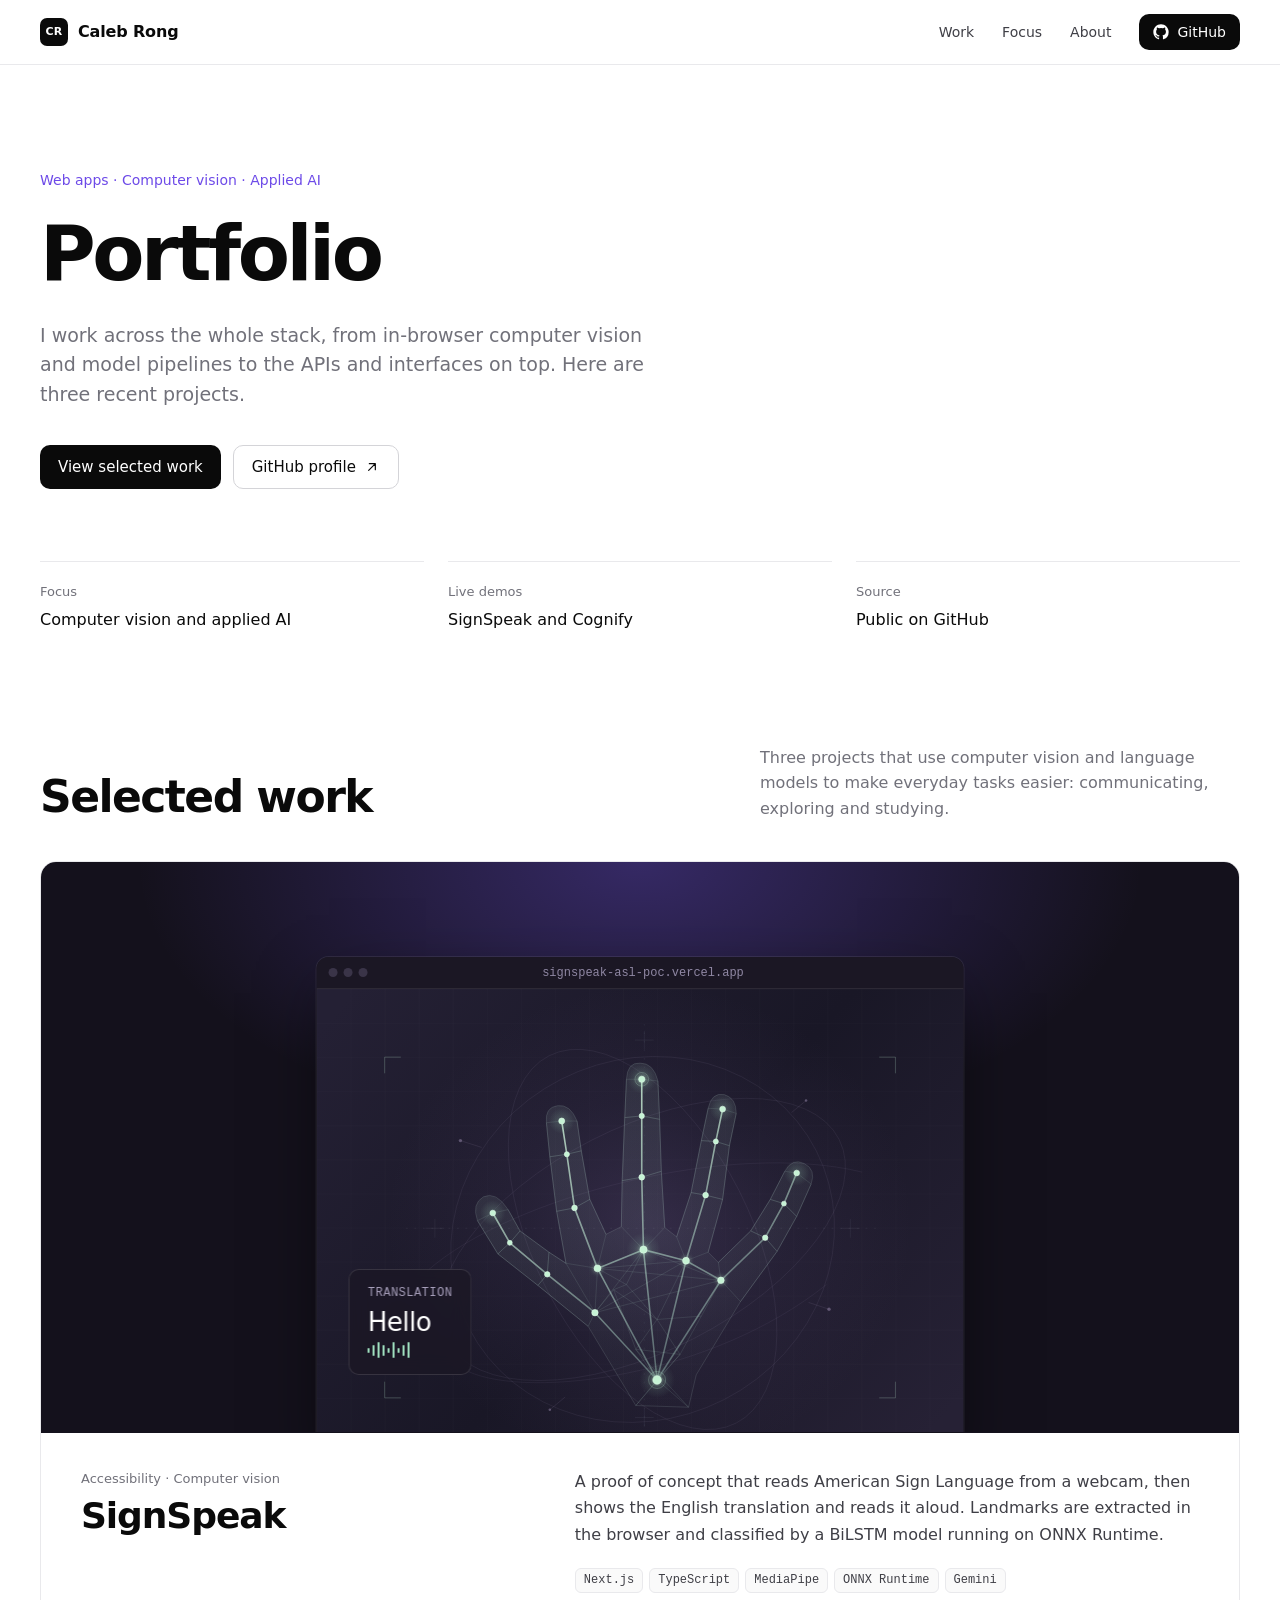
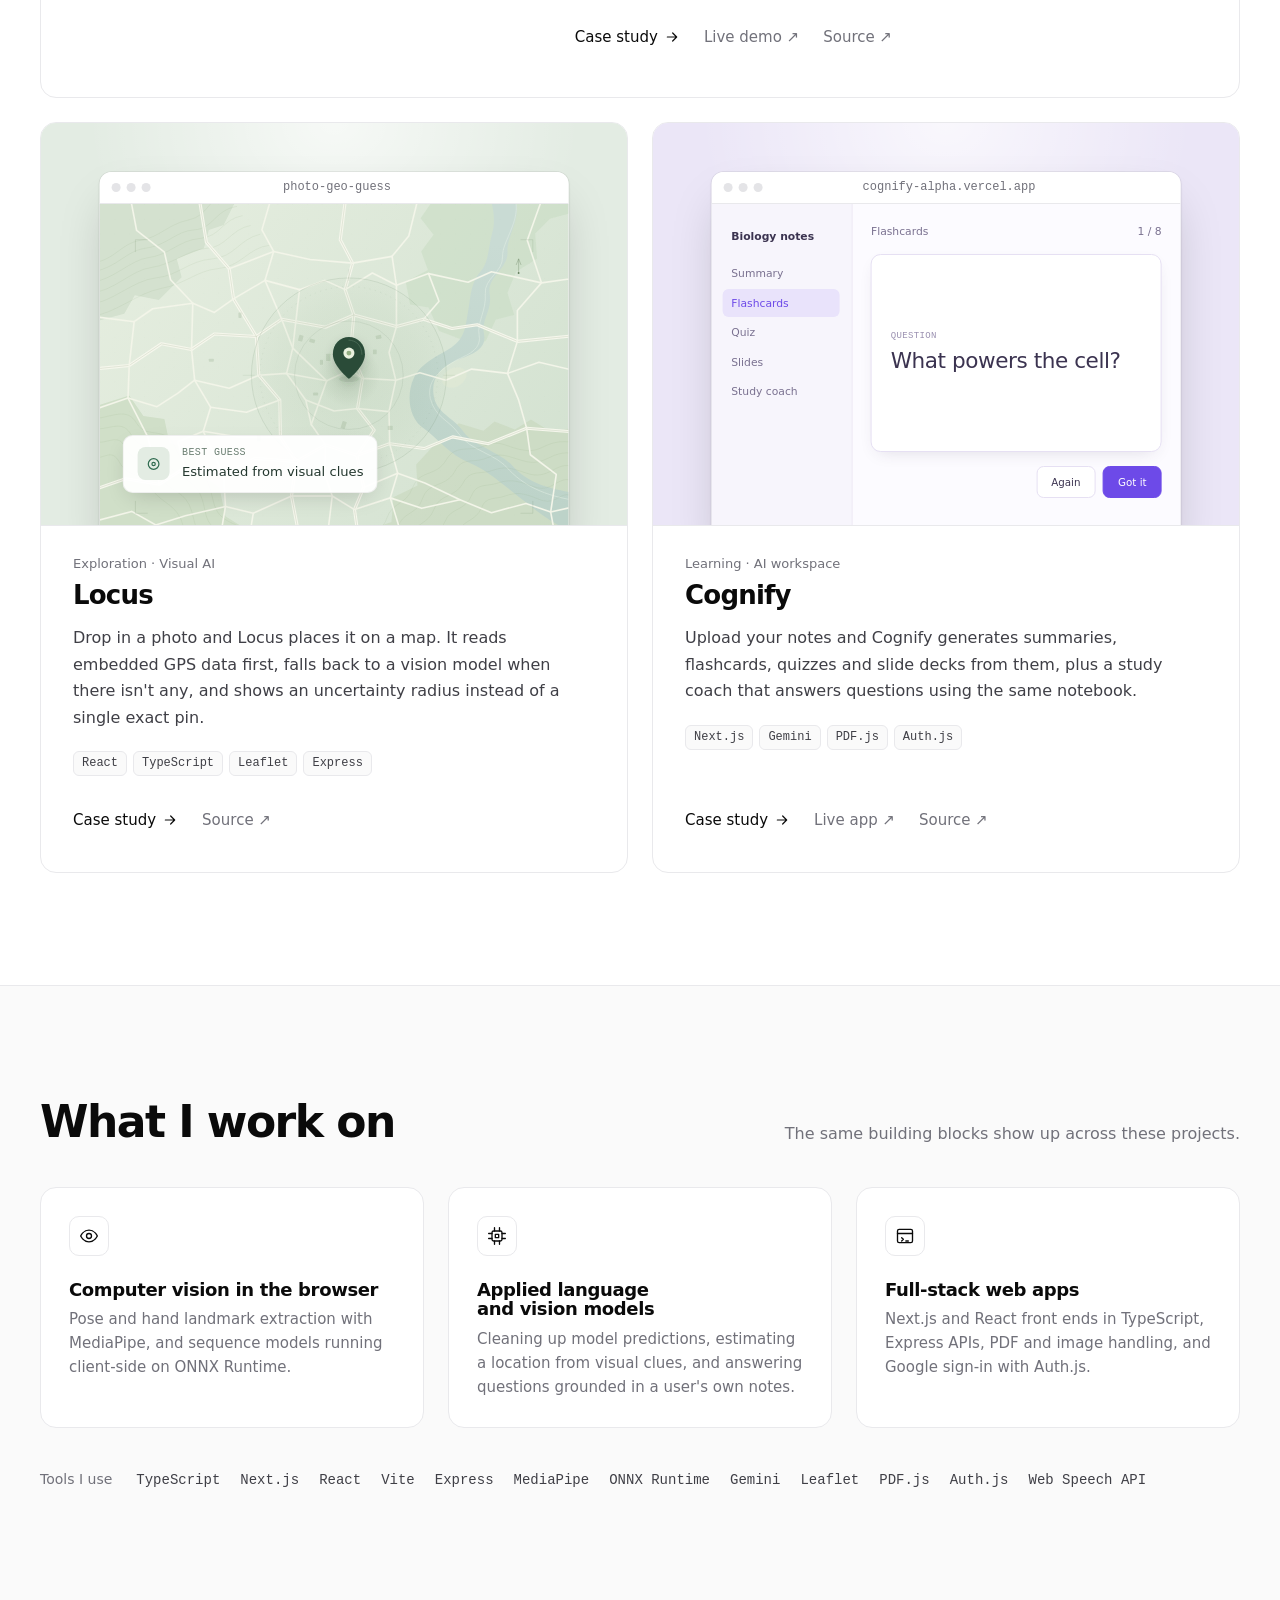
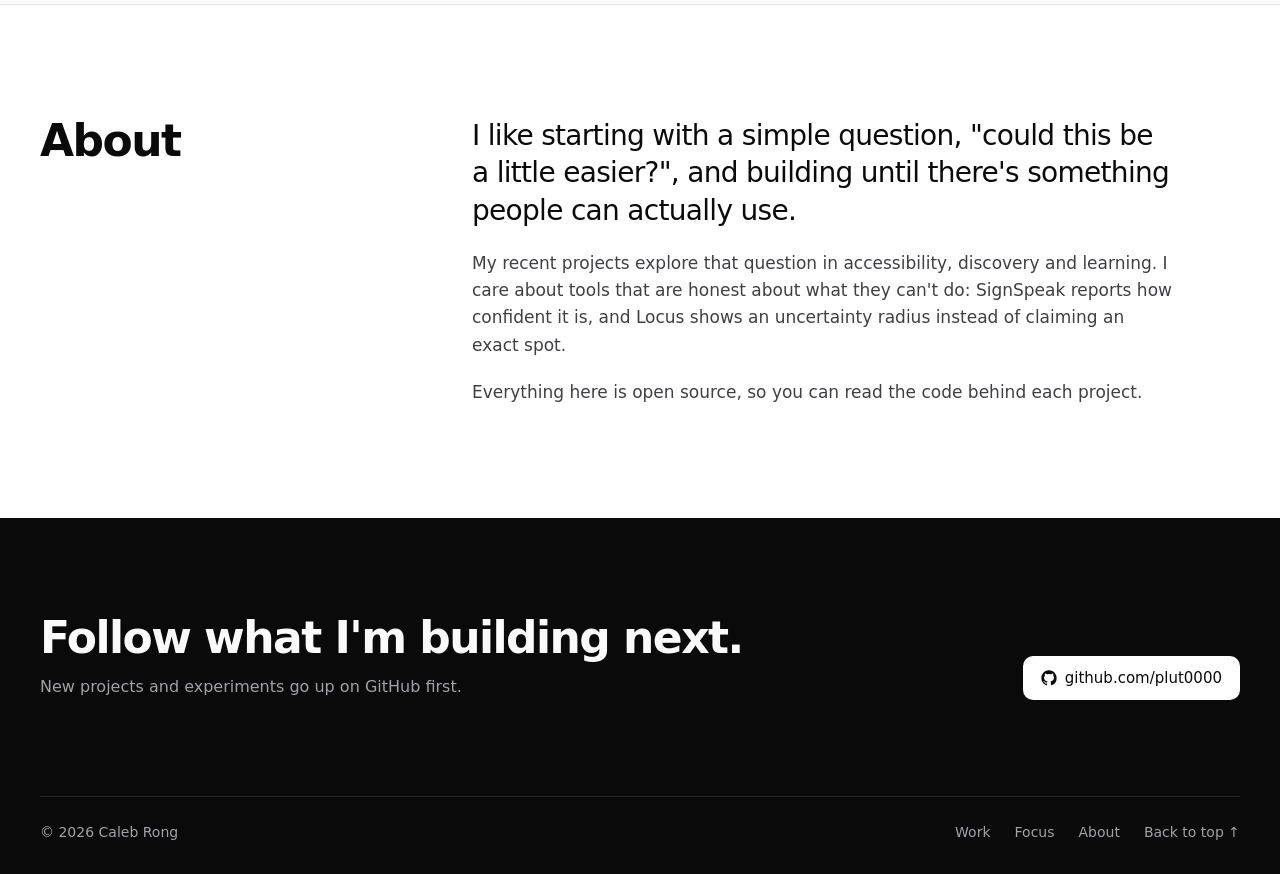
==== index.html @ e1d1653f "Use "Portfolio" as hero heading Co-Authored-By: Claude Opus 5.5 <noreply@anthropic.com> Claude-Sessi" ====
<!doctype html>
<html lang="en">
<head>
  <meta charset="utf-8">
  <meta name="viewport" content="width=device-width, initial-scale=1">
  <meta name="theme-color" content="#ffffff">
  <meta name="description" content="Caleb Rong builds AI-powered web apps. Projects include SignSpeak (ASL translation), Locus (photo geolocation) and Cognify (AI study workspace).">
  <title>Caleb Rong — Portfolio</title>
  <link rel="icon" href="assets/favicon.svg" type="image/svg+xml">
  <link rel="preload" href="assets/fonts/Geist-Variable.woff2" as="font" type="font/woff2" crossorigin>
  <link rel="stylesheet" href="styles.css">
  <script src="app.js" defer></script>
</head>
<body>
  <svg width="0" height="0" style="position:absolute" aria-hidden="true"><symbol id="github-mark" viewBox="0 0 24 24"><path fill="currentColor" d="M12 .5C5.65.5.5 5.65.5 12c0 5.08 3.29 9.39 7.86 10.91.58.1.79-.25.79-.56v-1.96c-3.2.7-3.87-1.54-3.87-1.54-.52-1.33-1.28-1.69-1.28-1.69-1.04-.71.08-.7.08-.7 1.15.08 1.76 1.19 1.76 1.19 1.03 1.76 2.69 1.25 3.35.96.1-.75.4-1.25.73-1.54-2.55-.29-5.24-1.28-5.24-5.69 0-1.26.45-2.28 1.19-3.09-.12-.29-.52-1.46.11-3.05 0 0 .97-.31 3.17 1.18a11 11 0 0 1 5.77 0c2.2-1.49 3.17-1.18 3.17-1.18.63 1.59.23 2.76.11 3.05.74.81 1.19 1.83 1.19 3.09 0 4.42-2.69 5.4-5.25 5.68.41.36.78 1.06.78 2.14v3.17c0 .31.21.67.8.56A11.5 11.5 0 0 0 23.5 12C23.5 5.65 18.35.5 12 .5Z"/></symbol></svg>
  <a class="skip-link" href="#main">Skip to content</a>

  <header class="site-header">
    <div class="container header-inner">
      <a class="brand" href="#top" aria-label="Caleb Rong, back to top"><span class="brand-mark" aria-hidden="true">CR</span><span>Caleb Rong</span></a>
      <nav class="nav" aria-label="Main">
        <a class="nav-link" href="#work">Work</a>
        <a class="nav-link" href="#focus">Focus</a>
        <a class="nav-link" href="#about">About</a>
        <a class="button button-primary button-sm" href="https://github.com/plut0000" target="_blank" rel="noopener noreferrer"><svg class="icon-github" aria-hidden="true"><use href="#github-mark"/></svg>GitHub<span class="sr-only"> (opens in a new tab)</span></a>
      </nav>
    </div>
  </header>

  <main id="main">
    <section class="hero" id="top" aria-labelledby="hero-title">
      <div class="container">
        <p class="kicker">Web apps · Computer vision · Applied AI</p>
        <h1 id="hero-title">Portfolio</h1>
        <p class="hero-lead">I work across the whole stack, from in-browser computer vision and model pipelines to the APIs and interfaces on top. Here are three recent projects.</p>
        <div class="hero-actions">
          <a class="button button-primary" href="#work">View selected work</a>
          <a class="button button-secondary" href="https://github.com/plut0000" target="_blank" rel="noopener noreferrer">GitHub profile <svg class="icon" viewBox="0 0 24 24" aria-hidden="true"><path d="M7 17 17 7M8 7h9v9"/></svg><span class="sr-only"> (opens in a new tab)</span></a>
        </div>
        <dl class="hero-facts">
          <div><dt>Focus</dt><dd>Computer vision and applied AI</dd></div>
          <div><dt>Live demos</dt><dd>SignSpeak and Cognify</dd></div>
          <div><dt>Source</dt><dd>Public on GitHub</dd></div>
        </dl>
      </div>
    </section>

    <section class="section work" id="work" aria-labelledby="work-title">
      <div class="container">
        <div class="section-header">
          <h2 id="work-title">Selected work</h2>
          <p>Three projects that use computer vision and language models to make everyday tasks easier: communicating, exploring and studying.</p>
        </div>

        <div class="work-grid">
          <article class="work-card work-card-featured" aria-labelledby="signspeak-title">
            <div class="work-media media-signspeak">
              <div class="window">
                <div class="window-bar" aria-hidden="true"><i></i><i></i><i></i><span>signspeak-asl-poc.vercel.app</span></div>
                <div class="window-body">
                  <img src="assets/signspeak-art.svg" alt="SignSpeak illustration: a hand tracked with connected landmarks" width="760" height="560">
                  <div class="result-chip" aria-hidden="true"><span class="result-label">Translation</span><span class="result-text">Hello</span><span class="waveform"><i></i><i></i><i></i><i></i><i></i><i></i><i></i><i></i><i></i></span></div>
                </div>
              </div>
            </div>
            <div class="work-body">
              <div class="work-title">
                <p class="work-type">Accessibility · Computer vision</p>
                <h3 id="signspeak-title">SignSpeak</h3>
              </div>
              <div class="work-detail">
                <p>A proof of concept that reads American Sign Language from a webcam, then shows the English translation and reads it aloud. Landmarks are extracted in the browser and classified by a BiLSTM model running on ONNX Runtime.</p>
                <ul class="tags" aria-label="Built with"><li>Next.js</li><li>TypeScript</li><li>MediaPipe</li><li>ONNX Runtime</li><li>Gemini</li></ul>
                <div class="work-links">
                  <button class="link-primary" data-project="signspeak">Case study <svg class="icon" viewBox="0 0 24 24" aria-hidden="true"><path d="M5 12h14m-6-6 6 6-6 6"/></svg></button>
                  <a class="link-secondary" href="https://signspeak-asl-poc.vercel.app/demo" target="_blank" rel="noopener noreferrer">Live demo ↗<span class="sr-only"> (opens in a new tab)</span></a>
                  <a class="link-secondary" href="https://github.com/plut0000/signspeak-asl-poc" target="_blank" rel="noopener noreferrer">Source ↗<span class="sr-only"> (opens in a new tab)</span></a>
                </div>
              </div>
            </div>
          </article>

          <article class="work-card" aria-labelledby="locus-title">
            <div class="work-media media-locus">
              <div class="window">
                <div class="window-bar" aria-hidden="true"><i></i><i></i><i></i><span>photo-geo-guess</span></div>
                <div class="window-body">
                  <img src="assets/locus-art.svg" alt="Locus illustration: a map with a location pin and an uncertainty circle" width="760" height="560">
                  <div class="location-chip" aria-hidden="true"><span class="location-icon"><svg class="icon" viewBox="0 0 24 24"><circle cx="12" cy="12" r="8"/><circle cx="12" cy="12" r="2.5"/></svg></span><span><span class="result-label">Best guess</span><span class="location-text">Estimated from visual clues</span></span></div>
                </div>
              </div>
            </div>
            <div class="work-body">
              <div class="work-title">
                <p class="work-type">Exploration · Visual AI</p>
                <h3 id="locus-title">Locus</h3>
              </div>
              <div class="work-detail">
                <p>Drop in a photo and Locus places it on a map. It reads embedded GPS data first, falls back to a vision model when there isn't any, and shows an uncertainty radius instead of a single exact pin.</p>
                <ul class="tags" aria-label="Built with"><li>React</li><li>TypeScript</li><li>Leaflet</li><li>Express</li></ul>
                <div class="work-links">
                  <button class="link-primary" data-project="locus">Case study <svg class="icon" viewBox="0 0 24 24" aria-hidden="true"><path d="M5 12h14m-6-6 6 6-6 6"/></svg></button>
                  <a class="link-secondary" href="https://github.com/plut0000/photo-geo-guess" target="_blank" rel="noopener noreferrer">Source ↗<span class="sr-only"> (opens in a new tab)</span></a>
                </div>
              </div>
            </div>
          </article>

          <article class="work-card" aria-labelledby="cognify-title">
            <div class="work-media media-cognify">
              <div class="window">
                <div class="window-bar" aria-hidden="true"><i></i><i></i><i></i><span>cognify-alpha.vercel.app</span></div>
                <div class="window-body study-app" role="img" aria-label="Cognify illustration: a notebook with a flashcard asking what powers the cell">
                  <div class="study-sidebar" aria-hidden="true">
                    <span class="study-notebook">Biology notes</span>
                    <span>Summary</span><span class="active">Flashcards</span><span>Quiz</span><span>Slides</span><span>Study coach</span>
                  </div>
                  <div class="study-main" aria-hidden="true">
                    <div class="study-head"><span>Flashcards</span><span>1 / 8</span></div>
                    <div class="flashcard"><span class="flashcard-label">Question</span><span class="flashcard-text">What powers the cell?</span></div>
                    <div class="study-buttons"><span>Again</span><span class="primary">Got it</span></div>
                  </div>
                </div>
              </div>
            </div>
            <div class="work-body">
              <div class="work-title">
                <p class="work-type">Learning · AI workspace</p>
                <h3 id="cognify-title">Cognify</h3>
              </div>
              <div class="work-detail">
                <p>Upload your notes and Cognify generates summaries, flashcards, quizzes and slide decks from them, plus a study coach that answers questions using the same notebook.</p>
                <ul class="tags" aria-label="Built with"><li>Next.js</li><li>Gemini</li><li>PDF.js</li><li>Auth.js</li></ul>
                <div class="work-links">
                  <button class="link-primary" data-project="cognify">Case study <svg class="icon" viewBox="0 0 24 24" aria-hidden="true"><path d="M5 12h14m-6-6 6 6-6 6"/></svg></button>
                  <a class="link-secondary" href="https://cognify-alpha.vercel.app" target="_blank" rel="noopener noreferrer">Live app ↗<span class="sr-only"> (opens in a new tab)</span></a>
                  <a class="link-secondary" href="https://github.com/plut0000/Cognify" target="_blank" rel="noopener noreferrer">Source ↗<span class="sr-only"> (opens in a new tab)</span></a>
                </div>
              </div>
            </div>
          </article>
        </div>
      </div>
    </section>

    <section class="section focus" id="focus" aria-labelledby="focus-title">
      <div class="container">
        <div class="section-header">
          <h2 id="focus-title">What I work on</h2>
          <p>The same building blocks show up across these projects.</p>
        </div>
        <div class="focus-grid">
          <article class="focus-item">
            <svg class="focus-icon" viewBox="0 0 24 24" aria-hidden="true"><path d="M2 12s3.5-7 10-7 10 7 10 7-3.5 7-10 7S2 12 2 12Z"/><circle cx="12" cy="12" r="3"/></svg>
            <h3>Computer vision in the browser</h3>
            <p>Pose and hand landmark extraction with MediaPipe, and sequence models running client-side on ONNX Runtime.</p>
          </article>
          <article class="focus-item">
            <svg class="focus-icon" viewBox="0 0 24 24" aria-hidden="true"><rect x="6" y="6" width="12" height="12" rx="2"/><path d="M9 2v4m6-4v4M9 18v4m6-4v4M2 9h4M2 15h4m12-6h4m-4 6h4M10 10h4v4h-4z"/></svg>
            <h3>Applied language and vision models</h3>
            <p>Cleaning up model predictions, estimating a location from visual clues, and answering questions grounded in a user's own notes.</p>
          </article>
          <article class="focus-item">
            <svg class="focus-icon" viewBox="0 0 24 24" aria-hidden="true"><rect x="3" y="4" width="18" height="16" rx="2"/><path d="M3 9h18M8 14l2 2-2 2m5 0h3"/></svg>
            <h3>Full-stack web apps</h3>
            <p>Next.js and React front ends in TypeScript, Express APIs, PDF and image handling, and Google sign-in with Auth.js.</p>
          </article>
        </div>
        <div class="toolbelt">
          <p>Tools I use</p>
          <ul><li>TypeScript</li><li>Next.js</li><li>React</li><li>Vite</li><li>Express</li><li>MediaPipe</li><li>ONNX Runtime</li><li>Gemini</li><li>Leaflet</li><li>PDF.js</li><li>Auth.js</li><li>Web Speech API</li></ul>
        </div>
      </div>
    </section>

    <section class="section about" id="about" aria-labelledby="about-title">
      <div class="container about-grid">
        <h2 id="about-title">About</h2>
        <div class="about-copy">
          <p class="about-lead">I like starting with a simple question, "could this be a little easier?", and building until there's something people can actually use.</p>
          <p>My recent projects explore that question in accessibility, discovery and learning. I care about tools that are honest about what they can't do: SignSpeak reports how confident it is, and Locus shows an uncertainty radius instead of claiming an exact spot.</p>
          <p>Everything here is open source, so you can read the code behind each project.</p>
        </div>
      </div>
    </section>
  </main>

  <footer class="site-footer">
    <div class="container">
      <div class="cta">
        <div>
          <h2>Follow what I'm building next.</h2>
          <p>New projects and experiments go up on GitHub first.</p>
        </div>
        <a class="button button-light" href="https://github.com/plut0000" target="_blank" rel="noopener noreferrer"><svg class="icon-github" aria-hidden="true"><use href="#github-mark"/></svg>github.com/plut0000<span class="sr-only"> (opens in a new tab)</span></a>
      </div>
      <div class="footer-bottom">
        <span>© 2026 Caleb Rong</span>
        <nav aria-label="Footer"><a href="#work">Work</a><a href="#focus">Focus</a><a href="#about">About</a><a href="#top">Back to top ↑</a></nav>
      </div>
    </div>
  </footer>

  <dialog id="project-dialog" aria-labelledby="dialog-title">
    <div class="dialog-shell">
      <button class="dialog-close" aria-label="Close case study"><svg class="icon" viewBox="0 0 24 24" aria-hidden="true"><path d="m6 6 12 12M6 18 18 6"/></svg></button>
      <div id="dialog-content"></div>
    </div>
  </dialog>
</body>
</html>
---- styles.css ----
@font-face {
  font-family: "Geist";
  src: url("assets/fonts/Geist-Variable.woff2") format("woff2");
  font-weight: 100 900;
  font-display: swap;
}

@font-face {
  font-family: "Geist Mono";
  src: url("assets/fonts/GeistMono-Variable.woff2") format("woff2");
  font-weight: 100 900;
  font-display: swap;
}

:root {
  --bg: #fff;
  --bg-subtle: #fafafa;
  --text: #0a0a0a;
  --text-2: #3f3f46;
  --muted: #71717a;
  --border: #e9e9ec;
  --border-strong: #d4d4d8;
  --accent: #6d4ae8;
  --radius: 16px;
  --radius-sm: 10px;
  --shadow-window: 0 0 0 1px rgb(0 0 0 / 0.06), 0 2px 4px rgb(0 0 0 / 0.04), 0 24px 48px -12px rgb(0 0 0 / 0.22);
  --sans: "Geist", ui-sans-serif, system-ui, -apple-system, "Segoe UI", sans-serif;
  --mono: "Geist Mono", ui-monospace, "SF Mono", Menlo, monospace;
}

/* Base */

*,
*::before,
*::after {
  box-sizing: border-box;
}

html {
  scroll-behavior: smooth;
  scroll-padding-top: 80px;
}

body {
  margin: 0;
  background: var(--bg);
  color: var(--text);
  font: 16px/1.6 var(--sans);
  -webkit-font-smoothing: antialiased;
  text-rendering: optimizeLegibility;
}

h1,
h2,
h3,
p,
dl,
dd {
  margin: 0;
}

h1,
h2,
h3 {
  font-weight: 600;
  line-height: 1.1;
  text-wrap: balance;
}

a {
  color: inherit;
  text-decoration: none;
}

button {
  font: inherit;
  color: inherit;
  background: none;
  border: 0;
  padding: 0;
  cursor: pointer;
}

:is(a, button):focus-visible {
  outline: 2px solid var(--accent);
  outline-offset: 2px;
  border-radius: 6px;
}

ul {
  margin: 0;
  padding: 0;
  list-style: none;
}

svg {
  display: block;
}

.icon {
  width: 16px;
  height: 16px;
  fill: none;
  stroke: currentColor;
  stroke-width: 1.8;
  stroke-linecap: round;
  stroke-linejoin: round;
  flex-shrink: 0;
}

.icon-github {
  width: 16px;
  height: 16px;
  flex-shrink: 0;
}

.container {
  width: min(1200px, 100% - 64px);
  margin-inline: auto;
}

.sr-only {
  position: absolute;
  width: 1px;
  height: 1px;
  padding: 0;
  margin: -1px;
  overflow: hidden;
  clip: rect(0, 0, 0, 0);
  white-space: nowrap;
  border: 0;
}

.skip-link {
  position: fixed;
  top: -100px;
  left: 16px;
  z-index: 30;
  padding: 10px 14px;
  border-radius: var(--radius-sm);
  background: var(--text);
  color: #fff;
}

.skip-link:focus {
  top: 12px;
}

/* Buttons */

.button {
  display: inline-flex;
  align-items: center;
  justify-content: center;
  gap: 8px;
  height: 44px;
  padding: 0 18px;
  border-radius: var(--radius-sm);
  font-size: 15px;
  font-weight: 500;
  white-space: nowrap;
  transition: background-color 0.15s, border-color 0.15s;
}

.button-sm {
  height: 36px;
  padding: 0 14px;
  font-size: 14px;
}

.button-primary {
  background: var(--text);
  color: #fff;
}

.button-primary:hover {
  background: #27272a;
}

.button-secondary {
  border: 1px solid var(--border-strong);
  background: var(--bg);
}

.button-secondary:hover {
  background: var(--bg-subtle);
}

.button-light {
  background: #fff;
  color: var(--text);
}

.button-light:hover {
  background: #e4e4e7;
}

/* Header */

.site-header {
  position: sticky;
  top: 0;
  z-index: 20;
  border-bottom: 1px solid var(--border);
  background: rgb(255 255 255 / 0.85);
  backdrop-filter: saturate(180%) blur(12px);
}

.header-inner {
  height: 64px;
  display: flex;
  align-items: center;
  justify-content: space-between;
}

.brand {
  display: flex;
  align-items: center;
  gap: 10px;
  font-weight: 600;
  letter-spacing: -0.01em;
}

.brand-mark {
  width: 28px;
  height: 28px;
  display: grid;
  place-items: center;
  border-radius: 7px;
  background: var(--text);
  color: #fff;
  font-size: 11px;
  font-weight: 600;
  letter-spacing: 0.02em;
}

.nav {
  display: flex;
  align-items: center;
  gap: 28px;
}

.nav-link {
  font-size: 14px;
  color: var(--text-2);
  transition: color 0.15s;
}

.nav-link:hover {
  color: var(--text);
}

/* Hero */

.hero {
  padding: 104px 0 80px;
}

.kicker {
  margin-bottom: 24px;
  font-size: 14px;
  font-weight: 500;
  color: var(--accent);
}

.hero h1 {
  max-width: 17ch;
  font-size: clamp(40px, 6.2vw, 76px);
  letter-spacing: -0.045em;
  line-height: 1.02;
}

.hero-lead {
  max-width: 38rem;
  margin: 28px 0 36px;
  font-size: 19px;
  line-height: 1.55;
  color: var(--muted);
}

.hero-actions {
  display: flex;
  flex-wrap: wrap;
  gap: 12px;
}

.hero-facts {
  display: grid;
  grid-template-columns: repeat(3, minmax(0, 1fr));
  gap: 24px;
  margin-top: 72px;
}

.hero-facts > div {
  padding-top: 20px;
  border-top: 1px solid var(--border);
}

.hero-facts dt {
  font-size: 13px;
  color: var(--muted);
}

.hero-facts dd {
  margin-top: 4px;
  font-weight: 500;
}

/* Sections */

.section {
  padding: 112px 0;
}

.work {
  padding-top: 32px;
}

.section-header {
  display: flex;
  align-items: flex-end;
  justify-content: space-between;
  gap: 24px 48px;
  margin-bottom: 40px;
}

.section-header h2 {
  font-size: clamp(30px, 3.6vw, 44px);
  letter-spacing: -0.035em;
}

.section-header p {
  max-width: 30rem;
  color: var(--muted);
}

/* Work */

.work-grid {
  display: grid;
  grid-template-columns: repeat(2, minmax(0, 1fr));
  gap: 24px;
}

.work-card {
  display: flex;
  flex-direction: column;
  border: 1px solid var(--border);
  border-radius: var(--radius);
  background: var(--bg);
  overflow: hidden;
  transition: border-color 0.2s;
}

.work-card:hover {
  border-color: var(--border-strong);
}

.work-card-featured {
  grid-column: 1 / -1;
}

.work-media {
  position: relative;
  aspect-ratio: 16 / 11;
  overflow: hidden;
  border-bottom: 1px solid var(--border);
}

.work-card-featured .work-media {
  aspect-ratio: 2.1 / 1;
}

.media-signspeak {
  background:
    radial-gradient(60% 70% at 50% 0%, rgb(124 92 255 / 0.32), transparent 70%),
    #14111c;
  border-bottom-color: #14111c;
}

.media-locus {
  background:
    radial-gradient(60% 70% at 50% 0%, rgb(255 255 255 / 0.7), transparent 70%),
    #e3ece3;
}

.media-cognify {
  background:
    radial-gradient(60% 70% at 50% 0%, rgb(255 255 255 / 0.7), transparent 70%),
    #ebe6f7;
}

/* App window frame. Anchored to the bottom of the panel so it reads like a screenshot peeking up. */

.window {
  position: absolute;
  left: 50%;
  bottom: -6%;
  width: 80%;
  border-radius: 12px;
  overflow: hidden;
  background: #fff;
  box-shadow: var(--shadow-window);
  translate: -50% 0;
  transition: transform 0.4s cubic-bezier(0.2, 0.8, 0.2, 1);
}

.work-card-featured .window {
  width: 54%;
}

.work-card:hover .window {
  transform: translateY(-6px);
}

.window-bar {
  display: flex;
  align-items: center;
  gap: 6px;
  height: 32px;
  padding: 0 12px;
  border-bottom: 1px solid var(--border);
  background: #fff;
}

.window-bar i {
  width: 9px;
  height: 9px;
  border-radius: 50%;
  background: #e4e4e7;
}

.window-bar span {
  flex: 1;
  margin-right: 39px;
  overflow: hidden;
  font: 12px/1 var(--mono);
  color: var(--muted);
  text-align: center;
  text-overflow: ellipsis;
  white-space: nowrap;
}

.media-signspeak .window {
  background: #1b1724;
  box-shadow: 0 0 0 1px rgb(255 255 255 / 0.08), 0 24px 64px -12px rgb(0 0 0 / 0.6);
}

.media-signspeak .window-bar {
  border-bottom-color: rgb(255 255 255 / 0.08);
  background: #1b1724;
}

.media-signspeak .window-bar i {
  background: #3a3448;
}

.media-signspeak .window-bar span {
  color: #8f87a3;
}

.window-body {
  position: relative;
  aspect-ratio: 760 / 560;
  container-type: inline-size;
}

.window-body > img {
  display: block;
  width: 100%;
  height: 100%;
  object-fit: cover;
}

.result-label {
  display: block;
  font: 500 clamp(10px, 2cqw, 12px) / 1.3 var(--mono);
  letter-spacing: 0.04em;
  text-transform: uppercase;
}

.result-chip {
  position: absolute;
  left: 5cqw;
  bottom: 14cqw;
  display: grid;
  gap: 6px;
  padding: clamp(10px, 2.6cqw, 16px) clamp(12px, 3cqw, 18px);
  border: 1px solid rgb(255 255 255 / 0.12);
  border-radius: 10px;
  background: rgb(27 23 36 / 0.75);
  backdrop-filter: blur(10px);
  color: #fff;
}

.result-chip .result-label {
  color: #a79fbb;
}

.result-text {
  font-size: clamp(16px, 4.4cqw, 26px);
  font-weight: 500;
  letter-spacing: -0.02em;
  line-height: 1.1;
}

.waveform {
  display: flex;
  align-items: center;
  gap: 3px;
  height: 16px;
}

.waveform i {
  width: 2px;
  height: 5px;
  border-radius: 2px;
  background: #9fe0bf;
}

.waveform i:nth-child(2n) {
  height: 11px;
}

.waveform i:nth-child(3n) {
  height: 16px;
}

.location-chip {
  position: absolute;
  left: 5cqw;
  bottom: 12cqw;
  display: flex;
  align-items: center;
  gap: 12px;
  padding: clamp(8px, 2.2cqw, 14px) clamp(10px, 2.8cqw, 16px);
  border: 1px solid rgb(0 0 0 / 0.06);
  border-radius: 10px;
  background: rgb(255 255 255 / 0.95);
  box-shadow: 0 8px 24px -8px rgb(0 0 0 / 0.2);
  color: #24382f;
}

.location-icon {
  width: clamp(28px, 7cqw, 38px);
  height: clamp(28px, 7cqw, 38px);
  display: grid;
  place-items: center;
  flex-shrink: 0;
  border-radius: 8px;
  background: #e3ece3;
  color: #2f6b4f;
}

.location-chip .result-label {
  color: #6b7f72;
}

.location-text {
  display: block;
  margin-top: 2px;
  font-size: clamp(13px, 2.8cqw, 16px);
  font-weight: 500;
}

/* Cognify window content is HTML rather than an image. */

.study-app {
  display: flex;
  background: #fcfbff;
  color: #3b3350;
}

.study-sidebar {
  display: flex;
  flex-direction: column;
  gap: 2px;
  width: 30%;
  padding: 4cqw 2.4cqw;
  border-right: 1px solid #eeeaf5;
  background: #f7f5fc;
  font-size: clamp(10px, 2.3cqw, 13px);
  color: #7a7190;
}

.study-sidebar span {
  padding: 1.1cqw 1.8cqw;
  border-radius: 6px;
}

.study-sidebar .study-notebook {
  margin-bottom: 1.6cqw;
  font-weight: 600;
  color: #3b3350;
}

.study-sidebar .active {
  background: #e9e3fb;
  color: var(--accent);
  font-weight: 500;
}

.study-main {
  flex: 1;
  min-width: 0;
  display: flex;
  flex-direction: column;
  gap: 3cqw;
  padding: 4cqw 4cqw 11cqw;
}

.study-head {
  display: flex;
  justify-content: space-between;
  font-size: clamp(10px, 2.3cqw, 13px);
  font-weight: 500;
  color: #7a7190;
}

.flashcard {
  flex: 1;
  display: flex;
  flex-direction: column;
  justify-content: center;
  gap: 1.6cqw;
  padding: 4cqw;
  border: 1px solid #e6e0f3;
  border-radius: 10px;
  background: #fff;
  box-shadow: 0 6px 18px -8px rgb(59 51 80 / 0.18);
}

.flashcard-label {
  font: 500 clamp(9px, 1.9cqw, 11px) / 1 var(--mono);
  letter-spacing: 0.04em;
  text-transform: uppercase;
  color: #9a90b0;
}

.flashcard-text {
  font-size: clamp(15px, 4.6cqw, 28px);
  font-weight: 500;
  letter-spacing: -0.02em;
  line-height: 1.15;
}

.study-buttons {
  display: flex;
  justify-content: flex-end;
  gap: 1.6cqw;
  font-size: clamp(10px, 2.2cqw, 13px);
  font-weight: 500;
}

.study-buttons span {
  padding: 1.4cqw 3cqw;
  border: 1px solid #e6e0f3;
  border-radius: 7px;
  background: #fff;
}

.study-buttons .primary {
  border-color: var(--accent);
  background: var(--accent);
  color: #fff;
}

@container (max-width: 360px) {
  .study-sidebar {
    display: none;
  }
}

/* Card text */

.work-body {
  display: flex;
  flex-direction: column;
  gap: 16px;
  flex: 1;
  padding: 28px 32px 32px;
}

.work-card-featured .work-body {
  display: grid;
  grid-template-columns: minmax(0, 5fr) minmax(0, 7fr);
  gap: 48px;
  padding: 36px 40px 40px;
}

.work-detail {
  display: flex;
  flex-direction: column;
  flex: 1;
}

.work-type {
  font-size: 13px;
  color: var(--muted);
}

.work-title h3 {
  margin-top: 6px;
  font-size: 26px;
  letter-spacing: -0.03em;
}

.work-card-featured .work-title h3 {
  font-size: 36px;
}

.work-detail > p {
  color: var(--text-2);
  line-height: 1.65;
}

.tags {
  display: flex;
  flex-wrap: wrap;
  gap: 6px;
  margin-top: 20px;
}

.tags li {
  padding: 2px 8px;
  border: 1px solid var(--border);
  border-radius: 6px;
  background: var(--bg-subtle);
  font: 12px/1.6 var(--mono);
  color: var(--text-2);
}

.work-links {
  display: flex;
  flex-wrap: wrap;
  align-items: center;
  gap: 4px 24px;
  margin-top: auto;
  padding-top: 24px;
}

.link-primary,
.link-secondary {
  display: inline-flex;
  align-items: center;
  gap: 6px;
  min-height: 40px;
  font-size: 15px;
}

.link-primary {
  font-weight: 500;
}

.link-primary .icon {
  transition: transform 0.15s;
}

.link-primary:hover .icon {
  transform: translateX(3px);
}

.link-secondary {
  color: var(--muted);
  transition: color 0.15s;
}

.link-secondary:hover {
  color: var(--text);
}

/* Focus */

.focus {
  border-block: 1px solid var(--border);
  background: var(--bg-subtle);
}

.focus-grid {
  display: grid;
  grid-template-columns: repeat(3, minmax(0, 1fr));
  gap: 24px;
}

.focus-item {
  padding: 28px;
  border: 1px solid var(--border);
  border-radius: var(--radius);
  background: var(--bg);
}

.focus-icon {
  width: 40px;
  height: 40px;
  padding: 9px;
  border: 1px solid var(--border);
  border-radius: var(--radius-sm);
  fill: none;
  stroke: var(--text);
  stroke-width: 1.6;
  stroke-linecap: round;
  stroke-linejoin: round;
}

.focus-item h3 {
  margin: 24px 0 8px;
  font-size: 18px;
  letter-spacing: -0.02em;
}

.focus-item p {
  font-size: 15px;
  color: var(--muted);
}

.toolbelt {
  display: flex;
  flex-wrap: wrap;
  align-items: baseline;
  gap: 12px 24px;
  margin-top: 40px;
}

.toolbelt p {
  font-size: 14px;
  color: var(--muted);
}

.toolbelt ul {
  display: flex;
  flex-wrap: wrap;
  gap: 8px 20px;
  font: 14px/1.6 var(--mono);
  color: var(--text-2);
}

/* About */

.about-grid {
  display: grid;
  grid-template-columns: minmax(0, 4fr) minmax(0, 8fr);
  gap: 32px 48px;
}

.about-grid h2 {
  font-size: clamp(30px, 3.6vw, 44px);
  letter-spacing: -0.035em;
}

.about-copy {
  display: grid;
  gap: 20px;
  max-width: 44rem;
  font-size: 17px;
  color: var(--text-2);
}

.about-copy .about-lead {
  font-size: clamp(22px, 2.4vw, 28px);
  font-weight: 500;
  line-height: 1.35;
  letter-spacing: -0.025em;
  color: var(--text);
}

/* Footer */

.site-footer {
  padding: 96px 0 32px;
  background: #0a0a0a;
  color: #fafafa;
}

.cta {
  display: flex;
  flex-wrap: wrap;
  align-items: flex-end;
  justify-content: space-between;
  gap: 32px;
}

.cta h2 {
  font-size: clamp(30px, 3.6vw, 44px);
  letter-spacing: -0.035em;
}

.cta p {
  margin-top: 12px;
  color: #a1a1aa;
}

.footer-bottom {
  display: flex;
  flex-wrap: wrap;
  align-items: center;
  justify-content: space-between;
  gap: 16px 32px;
  margin-top: 96px;
  padding-top: 24px;
  border-top: 1px solid #27272a;
  font-size: 14px;
  color: #a1a1aa;
}

.footer-bottom nav {
  display: flex;
  flex-wrap: wrap;
  gap: 8px 24px;
}

.footer-bottom a:hover {
  color: #fff;
}

/* Case study dialog */

dialog {
  width: min(720px, 100% - 32px);
  max-height: calc(100dvh - 48px);
  padding: 0;
  border: 1px solid var(--border);
  border-radius: 20px;
  background: var(--bg);
  color: var(--text);
  box-shadow: 0 32px 96px -16px rgb(0 0 0 / 0.35);
}

dialog::backdrop {
  background: rgb(9 9 11 / 0.5);
  backdrop-filter: blur(4px);
}

.body-modal {
  overflow: hidden;
}

.dialog-shell {
  position: relative;
  padding: 44px;
}

.dialog-close {
  position: absolute;
  top: 16px;
  right: 16px;
  width: 40px;
  height: 40px;
  display: grid;
  place-items: center;
  border-radius: 50%;
  color: var(--muted);
  transition: background-color 0.15s, color 0.15s;
}

.dialog-close:hover {
  background: var(--bg-subtle);
  color: var(--text);
}

.dialog-close .icon {
  width: 18px;
  height: 18px;
}

.dialog-eyebrow {
  font-size: 13px;
  color: var(--muted);
}

.dialog-shell h2 {
  margin: 6px 0 16px;
  font-size: 36px;
  letter-spacing: -0.035em;
}

.dialog-intro {
  font-size: 18px;
  line-height: 1.55;
  color: var(--text-2);
}

.dialog-shell h3 {
  margin: 36px 0 16px;
  font: 500 12px/1 var(--mono);
  letter-spacing: 0.06em;
  text-transform: uppercase;
  color: var(--muted);
}

.dialog-steps {
  margin: 0;
  padding: 0;
  list-style: none;
  display: grid;
  gap: 16px;
  counter-reset: step;
}

.dialog-steps li {
  display: grid;
  grid-template-columns: 28px minmax(0, 1fr);
  gap: 14px;
  color: var(--text-2);
  counter-increment: step;
}

.dialog-steps li::before {
  content: counter(step);
  width: 28px;
  height: 28px;
  display: grid;
  place-items: center;
  border: 1px solid var(--border);
  border-radius: 50%;
  font: 500 13px/1 var(--mono);
  color: var(--text);
}

.dialog-note {
  margin-top: 28px;
  padding: 16px 18px;
  border: 1px solid var(--border);
  border-radius: 12px;
  background: var(--bg-subtle);
  font-size: 15px;
  color: var(--text-2);
}

.dialog-shell .tags {
  margin-top: 0;
}

.dialog-actions {
  display: flex;
  flex-wrap: wrap;
  gap: 12px;
  margin-top: 36px;
  padding-top: 28px;
  border-top: 1px solid var(--border);
}

/* Responsive */

@media (max-width: 960px) {
  .work-grid {
    grid-template-columns: 1fr;
  }

  .work-card-featured .work-media {
    aspect-ratio: 16 / 9;
  }

  .work-card-featured .window {
    width: 64%;
  }

  .work-card .window {
    width: 64%;
  }

  .work-card-featured .work-body {
    grid-template-columns: 1fr;
    gap: 16px;
    padding: 28px 32px 32px;
  }

  .work-card-featured .work-title h3 {
    font-size: 30px;
  }

  .about-grid {
    grid-template-columns: 1fr;
  }
}

@media (max-width: 800px) {
  .section-header {
    flex-direction: column;
    align-items: flex-start;
  }

  .focus-grid {
    grid-template-columns: 1fr;
  }
}

@media (max-width: 640px) {
  html {
    scroll-padding-top: 72px;
  }

  .container {
    width: calc(100% - 40px);
  }

  .nav-link {
    display: none;
  }

  .hero {
    padding: 72px 0 56px;
  }

  .hero-lead {
    font-size: 17px;
  }

  .hero-facts {
    grid-template-columns: 1fr;
    gap: 0;
    margin-top: 56px;
  }

  .hero-facts > div {
    display: flex;
    justify-content: space-between;
    gap: 16px;
    padding: 14px 0;
  }

  .hero-facts dd {
    margin-top: 0;
    text-align: right;
  }

  .section {
    padding: 80px 0;
  }

  .work {
    padding-top: 16px;
  }

  .work-media,
  .work-card-featured .work-media {
    aspect-ratio: 4 / 3;
  }

  .work-card .window,
  .work-card-featured .window {
    width: 86%;
  }

  .window-bar {
    height: 26px;
  }

  .window-bar i {
    width: 7px;
    height: 7px;
  }

  .window-bar span {
    font-size: 10px;
  }

  .work-body,
  .work-card-featured .work-body {
    padding: 24px 20px 24px;
  }

  .work-title h3,
  .work-card-featured .work-title h3 {
    font-size: 26px;
  }

  .focus-item {
    padding: 24px;
  }

  .site-footer {
    padding-top: 72px;
  }

  .footer-bottom {
    margin-top: 64px;
  }

  .dialog-shell {
    padding: 32px 22px 28px;
  }

  .dialog-shell h2 {
    font-size: 30px;
  }

  .dialog-intro {
    font-size: 17px;
  }
}

@media (max-width: 380px) {
  .brand > span:last-child {
    display: none;
  }
}

@media (prefers-reduced-motion: reduce) {
  html {
    scroll-behavior: auto;
  }

  *,
  *::before,
  *::after {
    transition: none !important;
  }
}
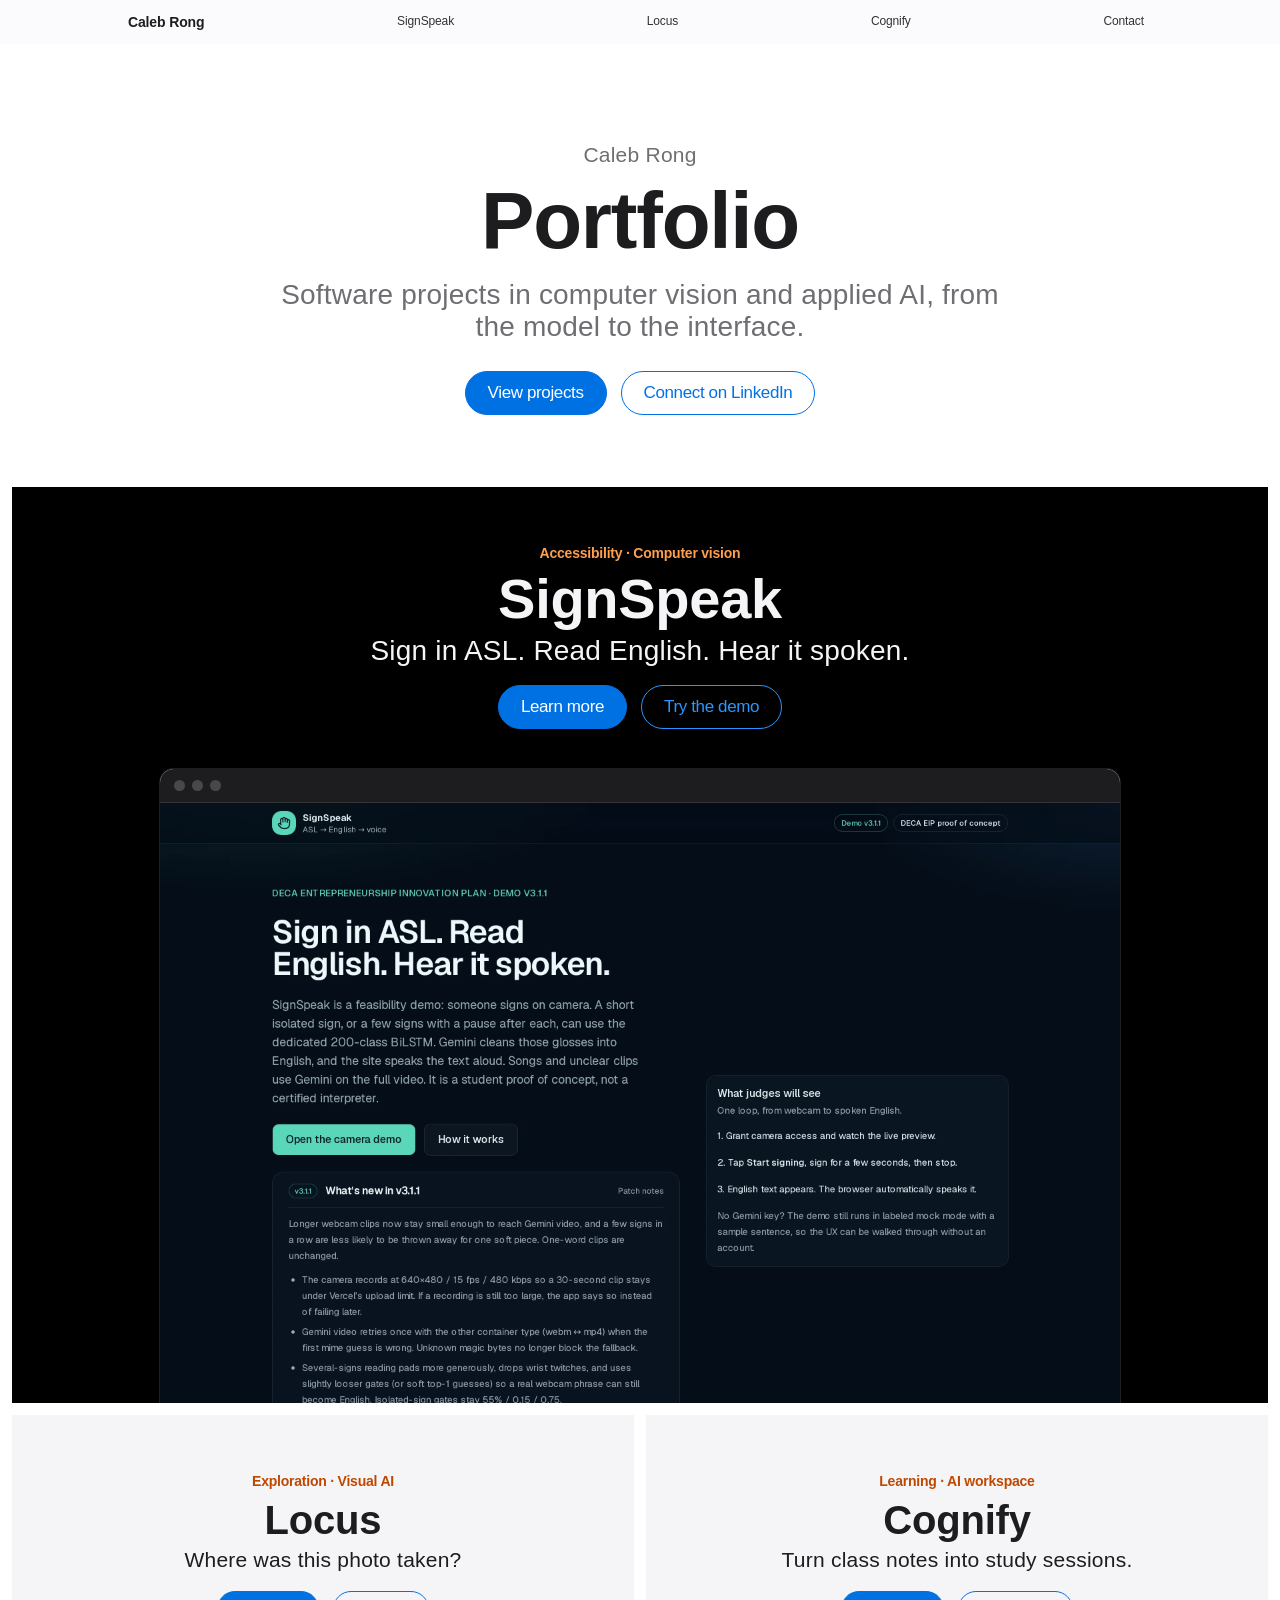
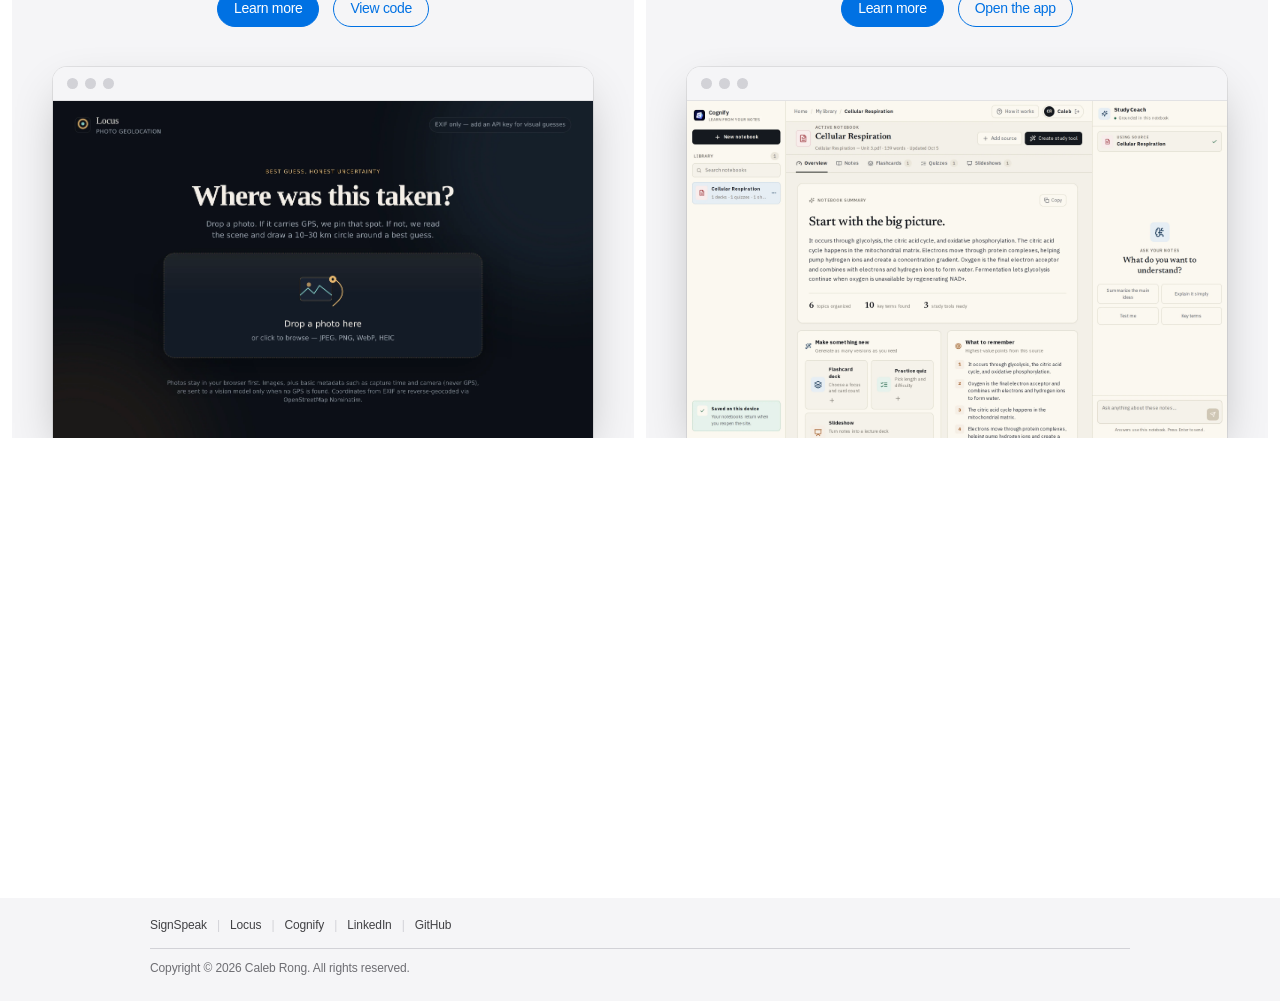
==== commit b5a595aa: "Rebuild portfolio as an Apple-style site with project pages - New home page: hero, a full-width Sign" ====
--- a/index.html
+++ b/index.html
@@ -3,209 +3,118 @@
 <head>
   <meta charset="utf-8">
   <meta name="viewport" content="width=device-width, initial-scale=1">
-  <meta name="theme-color" content="#ffffff">
-  <meta name="description" content="Caleb Rong builds AI-powered web apps. Projects include SignSpeak (ASL translation), Locus (photo geolocation) and Cognify (AI study workspace).">
+  <meta name="theme-color" content="#fbfbfd">
   <title>Caleb Rong — Portfolio</title>
-  <link rel="icon" href="assets/favicon.svg" type="image/svg+xml">
-  <link rel="preload" href="assets/fonts/Geist-Variable.woff2" as="font" type="font/woff2" crossorigin>
-  <link rel="stylesheet" href="styles.css">
-  <script src="app.js" defer></script>
+  <meta name="description" content="Portfolio of Caleb Rong: SignSpeak (ASL to spoken English), Locus (photo geolocation) and Cognify (AI study workspace).">
+  <meta property="og:title" content="Caleb Rong — Portfolio">
+  <meta property="og:description" content="Software projects in computer vision and applied AI.">
+  <meta property="og:type" content="website">
+  <link rel="icon" href="/assets/favicon.svg" type="image/svg+xml">
+  <link rel="preload" href="/assets/fonts/Inter-Variable.woff2" as="font" type="font/woff2" crossorigin>
+  <link rel="stylesheet" href="/styles.css">
+  <script src="/assets/site.js" defer></script>
 </head>
 <body>
-  <svg width="0" height="0" style="position:absolute" aria-hidden="true"><symbol id="github-mark" viewBox="0 0 24 24"><path fill="currentColor" d="M12 .5C5.65.5.5 5.65.5 12c0 5.08 3.29 9.39 7.86 10.91.58.1.79-.25.79-.56v-1.96c-3.2.7-3.87-1.54-3.87-1.54-.52-1.33-1.28-1.69-1.28-1.69-1.04-.71.08-.7.08-.7 1.15.08 1.76 1.19 1.76 1.19 1.03 1.76 2.69 1.25 3.35.96.1-.75.4-1.25.73-1.54-2.55-.29-5.24-1.28-5.24-5.69 0-1.26.45-2.28 1.19-3.09-.12-.29-.52-1.46.11-3.05 0 0 .97-.31 3.17 1.18a11 11 0 0 1 5.77 0c2.2-1.49 3.17-1.18 3.17-1.18.63 1.59.23 2.76.11 3.05.74.81 1.19 1.83 1.19 3.09 0 4.42-2.69 5.4-5.25 5.68.41.36.78 1.06.78 2.14v3.17c0 .31.21.67.8.56A11.5 11.5 0 0 0 23.5 12C23.5 5.65 18.35.5 12 .5Z"/></symbol></svg>
   <a class="skip-link" href="#main">Skip to content</a>
 
-  <header class="site-header">
-    <div class="container header-inner">
-      <a class="brand" href="#top" aria-label="Caleb Rong, back to top"><span class="brand-mark" aria-hidden="true">CR</span><span>Caleb Rong</span></a>
-      <nav class="nav" aria-label="Main">
-        <a class="nav-link" href="#work">Work</a>
-        <a class="nav-link" href="#focus">Focus</a>
-        <a class="nav-link" href="#about">About</a>
-        <a class="button button-primary button-sm" href="https://github.com/plut0000" target="_blank" rel="noopener noreferrer"><svg class="icon-github" aria-hidden="true"><use href="#github-mark"/></svg>GitHub<span class="sr-only"> (opens in a new tab)</span></a>
-      </nav>
-    </div>
-  </header>
+  <nav class="globalnav sticky" aria-label="Global">
+    <ul class="globalnav-list">
+      <li><a class="brand" href="/">Caleb Rong</a></li>
+      <li><a href="/signspeak/">SignSpeak</a></li>
+      <li><a href="/locus/">Locus</a></li>
+      <li><a href="/cognify/">Cognify</a></li>
+      <li><a href="#contact">Contact</a></li>
+    </ul>
+  </nav>
 
   <main id="main">
-    <section class="hero" id="top" aria-labelledby="hero-title">
+    <section class="home-hero" aria-labelledby="hero-title">
       <div class="container">
-        <p class="kicker">Web apps · Computer vision · Applied AI</p>
-        <h1 id="hero-title">Portfolio</h1>
-        <p class="hero-lead">I work across the whole stack, from in-browser computer vision and model pipelines to the APIs and interfaces on top. Here are three recent projects.</p>
-        <div class="hero-actions">
-          <a class="button button-primary" href="#work">View selected work</a>
-          <a class="button button-secondary" href="https://github.com/plut0000" target="_blank" rel="noopener noreferrer">GitHub profile <svg class="icon" viewBox="0 0 24 24" aria-hidden="true"><path d="M7 17 17 7M8 7h9v9"/></svg><span class="sr-only"> (opens in a new tab)</span></a>
-        </div>
-        <dl class="hero-facts">
-          <div><dt>Focus</dt><dd>Computer vision and applied AI</dd></div>
-          <div><dt>Live demos</dt><dd>SignSpeak and Cognify</dd></div>
-          <div><dt>Source</dt><dd>Public on GitHub</dd></div>
-        </dl>
-      </div>
-    </section>
-
-    <section class="section work" id="work" aria-labelledby="work-title">
-      <div class="container">
-        <div class="section-header">
-          <h2 id="work-title">Selected work</h2>
-          <p>Three projects that use computer vision and language models to make everyday tasks easier: communicating, exploring and studying.</p>
-        </div>
-
-        <div class="work-grid">
-          <article class="work-card work-card-featured" aria-labelledby="signspeak-title">
-            <div class="work-media media-signspeak">
-              <div class="window">
-                <div class="window-bar" aria-hidden="true"><i></i><i></i><i></i><span>signspeak-asl-poc.vercel.app</span></div>
-                <div class="window-body">
-                  <img src="assets/signspeak-art.svg" alt="SignSpeak illustration: a hand tracked with connected landmarks" width="760" height="560">
-                  <div class="result-chip" aria-hidden="true"><span class="result-label">Translation</span><span class="result-text">Hello</span><span class="waveform"><i></i><i></i><i></i><i></i><i></i><i></i><i></i><i></i><i></i></span></div>
-                </div>
-              </div>
-            </div>
-            <div class="work-body">
-              <div class="work-title">
-                <p class="work-type">Accessibility · Computer vision</p>
-                <h3 id="signspeak-title">SignSpeak</h3>
-              </div>
-              <div class="work-detail">
-                <p>A proof of concept that reads American Sign Language from a webcam, then shows the English translation and reads it aloud. Landmarks are extracted in the browser and classified by a BiLSTM model running on ONNX Runtime.</p>
-                <ul class="tags" aria-label="Built with"><li>Next.js</li><li>TypeScript</li><li>MediaPipe</li><li>ONNX Runtime</li><li>Gemini</li></ul>
-                <div class="work-links">
-                  <button class="link-primary" data-project="signspeak">Case study <svg class="icon" viewBox="0 0 24 24" aria-hidden="true"><path d="M5 12h14m-6-6 6 6-6 6"/></svg></button>
-                  <a class="link-secondary" href="https://signspeak-asl-poc.vercel.app/demo" target="_blank" rel="noopener noreferrer">Live demo ↗<span class="sr-only"> (opens in a new tab)</span></a>
-                  <a class="link-secondary" href="https://github.com/plut0000/signspeak-asl-poc" target="_blank" rel="noopener noreferrer">Source ↗<span class="sr-only"> (opens in a new tab)</span></a>
-                </div>
-              </div>
-            </div>
-          </article>
-
-          <article class="work-card" aria-labelledby="locus-title">
-            <div class="work-media media-locus">
-              <div class="window">
-                <div class="window-bar" aria-hidden="true"><i></i><i></i><i></i><span>photo-geo-guess</span></div>
-                <div class="window-body">
-                  <img src="assets/locus-art.svg" alt="Locus illustration: a map with a location pin and an uncertainty circle" width="760" height="560">
-                  <div class="location-chip" aria-hidden="true"><span class="location-icon"><svg class="icon" viewBox="0 0 24 24"><circle cx="12" cy="12" r="8"/><circle cx="12" cy="12" r="2.5"/></svg></span><span><span class="result-label">Best guess</span><span class="location-text">Estimated from visual clues</span></span></div>
-                </div>
-              </div>
-            </div>
-            <div class="work-body">
-              <div class="work-title">
-                <p class="work-type">Exploration · Visual AI</p>
-                <h3 id="locus-title">Locus</h3>
-              </div>
-              <div class="work-detail">
-                <p>Drop in a photo and Locus places it on a map. It reads embedded GPS data first, falls back to a vision model when there isn't any, and shows an uncertainty radius instead of a single exact pin.</p>
-                <ul class="tags" aria-label="Built with"><li>React</li><li>TypeScript</li><li>Leaflet</li><li>Express</li></ul>
-                <div class="work-links">
-                  <button class="link-primary" data-project="locus">Case study <svg class="icon" viewBox="0 0 24 24" aria-hidden="true"><path d="M5 12h14m-6-6 6 6-6 6"/></svg></button>
-                  <a class="link-secondary" href="https://github.com/plut0000/photo-geo-guess" target="_blank" rel="noopener noreferrer">Source ↗<span class="sr-only"> (opens in a new tab)</span></a>
-                </div>
-              </div>
-            </div>
-          </article>
-
-          <article class="work-card" aria-labelledby="cognify-title">
-            <div class="work-media media-cognify">
-              <div class="window">
-                <div class="window-bar" aria-hidden="true"><i></i><i></i><i></i><span>cognify-alpha.vercel.app</span></div>
-                <div class="window-body study-app" role="img" aria-label="Cognify illustration: a notebook with a flashcard asking what powers the cell">
-                  <div class="study-sidebar" aria-hidden="true">
-                    <span class="study-notebook">Biology notes</span>
-                    <span>Summary</span><span class="active">Flashcards</span><span>Quiz</span><span>Slides</span><span>Study coach</span>
-                  </div>
-                  <div class="study-main" aria-hidden="true">
-                    <div class="study-head"><span>Flashcards</span><span>1 / 8</span></div>
-                    <div class="flashcard"><span class="flashcard-label">Question</span><span class="flashcard-text">What powers the cell?</span></div>
-                    <div class="study-buttons"><span>Again</span><span class="primary">Got it</span></div>
-                  </div>
-                </div>
-              </div>
-            </div>
-            <div class="work-body">
-              <div class="work-title">
-                <p class="work-type">Learning · AI workspace</p>
-                <h3 id="cognify-title">Cognify</h3>
-              </div>
-              <div class="work-detail">
-                <p>Upload your notes and Cognify generates summaries, flashcards, quizzes and slide decks from them, plus a study coach that answers questions using the same notebook.</p>
-                <ul class="tags" aria-label="Built with"><li>Next.js</li><li>Gemini</li><li>PDF.js</li><li>Auth.js</li></ul>
-                <div class="work-links">
-                  <button class="link-primary" data-project="cognify">Case study <svg class="icon" viewBox="0 0 24 24" aria-hidden="true"><path d="M5 12h14m-6-6 6 6-6 6"/></svg></button>
-                  <a class="link-secondary" href="https://cognify-alpha.vercel.app" target="_blank" rel="noopener noreferrer">Live app ↗<span class="sr-only"> (opens in a new tab)</span></a>
-                  <a class="link-secondary" href="https://github.com/plut0000/Cognify" target="_blank" rel="noopener noreferrer">Source ↗<span class="sr-only"> (opens in a new tab)</span></a>
-                </div>
-              </div>
-            </div>
-          </article>
+        <p class="eyebrow">Caleb Rong</p>
+        <h1 class="headline-hero" id="hero-title">Portfolio</h1>
+        <p class="subhead">Software projects in computer vision and applied AI, from the model to the interface.</p>
+        <div class="ctas">
+          <a class="button" href="#projects">View projects</a>
+          <a class="button button-secondary" href="https://www.linkedin.com/in/caleb-rong-519326432/" target="_blank" rel="noopener noreferrer">Connect on LinkedIn<span class="sr-only"> (opens in a new tab)</span></a>
         </div>
       </div>
     </section>
 
-    <section class="section focus" id="focus" aria-labelledby="focus-title">
+    <div class="tiles" id="projects">
+      <section class="tile tile-full dark" aria-labelledby="signspeak-title">
+        <p class="eyebrow">Accessibility · Computer vision</p>
+        <h2 id="signspeak-title">SignSpeak</h2>
+        <p class="subhead">Sign in ASL. Read English. Hear it spoken.</p>
+        <div class="ctas">
+          <a class="button" href="/signspeak/">Learn more<span class="sr-only"> about SignSpeak</span></a>
+          <a class="button button-secondary" href="https://signspeak-asl-poc.vercel.app/demo" target="_blank" rel="noopener noreferrer">Try the demo<span class="sr-only"> (opens in a new tab)</span></a>
+        </div>
+        <div class="tile-media">
+          <div class="frame">
+            <div class="frame-bar" aria-hidden="true"><i></i><i></i><i></i></div>
+            <img src="/assets/img/signspeak-landing.webp" alt="SignSpeak landing page: Sign in ASL. Read English. Hear it spoken." width="2880" height="1800" loading="eager">
+          </div>
+        </div>
+      </section>
+
+      <div class="tiles-split">
+        <section class="tile tile-half" aria-labelledby="locus-title">
+          <p class="eyebrow">Exploration · Visual AI</p>
+          <h2 id="locus-title">Locus</h2>
+          <p class="subhead">Where was this photo taken?</p>
+          <div class="ctas">
+            <a class="button" href="/locus/">Learn more<span class="sr-only"> about Locus</span></a>
+            <a class="button button-secondary" href="https://github.com/plut0000/photo-geo-guess" target="_blank" rel="noopener noreferrer">View code<span class="sr-only"> (opens in a new tab)</span></a>
+          </div>
+          <div class="tile-media">
+            <div class="frame">
+              <div class="frame-bar" aria-hidden="true"><i></i><i></i><i></i></div>
+              <img src="/assets/img/locus-home.webp" alt="Locus upload screen: Where was this taken? Drop a photo here." width="2880" height="1520" loading="lazy">
+            </div>
+          </div>
+        </section>
+
+        <section class="tile tile-half" aria-labelledby="cognify-title">
+          <p class="eyebrow">Learning · AI workspace</p>
+          <h2 id="cognify-title">Cognify</h2>
+          <p class="subhead">Turn class notes into study sessions.</p>
+          <div class="ctas">
+            <a class="button" href="/cognify/">Learn more<span class="sr-only"> about Cognify</span></a>
+            <a class="button button-secondary" href="https://cognify-alpha.vercel.app" target="_blank" rel="noopener noreferrer">Open the app<span class="sr-only"> (opens in a new tab)</span></a>
+          </div>
+          <div class="tile-media">
+            <div class="frame">
+              <div class="frame-bar" aria-hidden="true"><i></i><i></i><i></i></div>
+              <img src="/assets/img/cognify-workspace.webp" alt="Cognify study workspace showing a Cellular Respiration notebook summary and the study coach." width="2880" height="1800" loading="lazy">
+            </div>
+          </div>
+        </section>
+      </div>
+    </div>
+
+    <section class="contact reveal" id="contact" aria-labelledby="contact-title">
       <div class="container">
-        <div class="section-header">
-          <h2 id="focus-title">What I work on</h2>
-          <p>The same building blocks show up across these projects.</p>
-        </div>
-        <div class="focus-grid">
-          <article class="focus-item">
-            <svg class="focus-icon" viewBox="0 0 24 24" aria-hidden="true"><path d="M2 12s3.5-7 10-7 10 7 10 7-3.5 7-10 7S2 12 2 12Z"/><circle cx="12" cy="12" r="3"/></svg>
-            <h3>Computer vision in the browser</h3>
-            <p>Pose and hand landmark extraction with MediaPipe, and sequence models running client-side on ONNX Runtime.</p>
-          </article>
-          <article class="focus-item">
-            <svg class="focus-icon" viewBox="0 0 24 24" aria-hidden="true"><rect x="6" y="6" width="12" height="12" rx="2"/><path d="M9 2v4m6-4v4M9 18v4m6-4v4M2 9h4M2 15h4m12-6h4m-4 6h4M10 10h4v4h-4z"/></svg>
-            <h3>Applied language and vision models</h3>
-            <p>Cleaning up model predictions, estimating a location from visual clues, and answering questions grounded in a user's own notes.</p>
-          </article>
-          <article class="focus-item">
-            <svg class="focus-icon" viewBox="0 0 24 24" aria-hidden="true"><rect x="3" y="4" width="18" height="16" rx="2"/><path d="M3 9h18M8 14l2 2-2 2m5 0h3"/></svg>
-            <h3>Full-stack web apps</h3>
-            <p>Next.js and React front ends in TypeScript, Express APIs, PDF and image handling, and Google sign-in with Auth.js.</p>
-          </article>
-        </div>
-        <div class="toolbelt">
-          <p>Tools I use</p>
-          <ul><li>TypeScript</li><li>Next.js</li><li>React</li><li>Vite</li><li>Express</li><li>MediaPipe</li><li>ONNX Runtime</li><li>Gemini</li><li>Leaflet</li><li>PDF.js</li><li>Auth.js</li><li>Web Speech API</li></ul>
-        </div>
-      </div>
-    </section>
-
-    <section class="section about" id="about" aria-labelledby="about-title">
-      <div class="container about-grid">
-        <h2 id="about-title">About</h2>
-        <div class="about-copy">
-          <p class="about-lead">I like starting with a simple question, "could this be a little easier?", and building until there's something people can actually use.</p>
-          <p>My recent projects explore that question in accessibility, discovery and learning. I care about tools that are honest about what they can't do: SignSpeak reports how confident it is, and Locus shows an uncertainty radius instead of claiming an exact spot.</p>
-          <p>Everything here is open source, so you can read the code behind each project.</p>
+        <h2 class="headline">Let's connect.</h2>
+        <p class="subhead">Interested in working together? Reach out on LinkedIn or see more of my code on GitHub.</p>
+        <div class="ctas">
+          <a class="button" href="https://www.linkedin.com/in/caleb-rong-519326432/" target="_blank" rel="noopener noreferrer">LinkedIn<span class="sr-only"> (opens in a new tab)</span></a>
+          <a class="button button-secondary" href="https://github.com/plut0000" target="_blank" rel="noopener noreferrer">GitHub<span class="sr-only"> (opens in a new tab)</span></a>
         </div>
       </div>
     </section>
   </main>
 
-  <footer class="site-footer">
+  <footer class="footer">
     <div class="container">
-      <div class="cta">
-        <div>
-          <h2>Follow what I'm building next.</h2>
-          <p>New projects and experiments go up on GitHub first.</p>
-        </div>
-        <a class="button button-light" href="https://github.com/plut0000" target="_blank" rel="noopener noreferrer"><svg class="icon-github" aria-hidden="true"><use href="#github-mark"/></svg>github.com/plut0000<span class="sr-only"> (opens in a new tab)</span></a>
-      </div>
-      <div class="footer-bottom">
-        <span>© 2026 Caleb Rong</span>
-        <nav aria-label="Footer"><a href="#work">Work</a><a href="#focus">Focus</a><a href="#about">About</a><a href="#top">Back to top ↑</a></nav>
-      </div>
+      <ul class="footer-links">
+        <li><a href="/signspeak/">SignSpeak</a></li>
+        <li><a href="/locus/">Locus</a></li>
+        <li><a href="/cognify/">Cognify</a></li>
+        <li><a href="https://www.linkedin.com/in/caleb-rong-519326432/" target="_blank" rel="noopener noreferrer">LinkedIn</a></li>
+        <li><a href="https://github.com/plut0000" target="_blank" rel="noopener noreferrer">GitHub</a></li>
+      </ul>
+      <p>Copyright © 2026 Caleb Rong. All rights reserved.</p>
     </div>
   </footer>
-
-  <dialog id="project-dialog" aria-labelledby="dialog-title">
-    <div class="dialog-shell">
-      <button class="dialog-close" aria-label="Close case study"><svg class="icon" viewBox="0 0 24 24" aria-hidden="true"><path d="m6 6 12 12M6 18 18 6"/></svg></button>
-      <div id="dialog-content"></div>
-    </div>
-  </dialog>
 </body>
 </html>
--- a/styles.css
+++ b/styles.css
@@ -1,31 +1,26 @@
 @font-face {
-  font-family: "Geist";
-  src: url("assets/fonts/Geist-Variable.woff2") format("woff2");
+  font-family: "InterVariable";
+  src: url("/assets/fonts/Inter-Variable.woff2") format("woff2");
   font-weight: 100 900;
   font-display: swap;
 }
 
-@font-face {
-  font-family: "Geist Mono";
-  src: url("assets/fonts/GeistMono-Variable.woff2") format("woff2");
-  font-weight: 100 900;
-  font-display: swap;
-}
-
 :root {
+  --text: #1d1d1f;
+  --text-secondary: #6e6e73;
+  --text-tertiary: #86868b;
   --bg: #fff;
-  --bg-subtle: #fafafa;
-  --text: #0a0a0a;
-  --text-2: #3f3f46;
-  --muted: #71717a;
-  --border: #e9e9ec;
-  --border-strong: #d4d4d8;
-  --accent: #6d4ae8;
-  --radius: 16px;
-  --radius-sm: 10px;
-  --shadow-window: 0 0 0 1px rgb(0 0 0 / 0.06), 0 2px 4px rgb(0 0 0 / 0.04), 0 24px 48px -12px rgb(0 0 0 / 0.22);
-  --sans: "Geist", ui-sans-serif, system-ui, -apple-system, "Segoe UI", sans-serif;
-  --mono: "Geist Mono", ui-monospace, "SF Mono", Menlo, monospace;
+  --bg-alt: #f5f5f7;
+  --border: #d2d2d7;
+  --blue: #0071e3;
+  --link: #0066cc;
+  --link-dark: #2997ff;
+  --accent: #bf4800;
+  --radius-card: 28px;
+  --radius-frame: 14px;
+  --content: 980px;
+  --gutter: 22px;
+  --font: -apple-system, BlinkMacSystemFont, "SF Pro Display", "SF Pro Text", "InterVariable", "Helvetica Neue", Helvetica, Arial, sans-serif;
 }
 
 /* Base */
@@ -38,16 +33,19 @@
 
 html {
   scroll-behavior: smooth;
-  scroll-padding-top: 80px;
+  scroll-padding-top: 64px;
 }
 
 body {
   margin: 0;
   background: var(--bg);
   color: var(--text);
-  font: 16px/1.6 var(--sans);
+  font-family: var(--font);
+  font-size: 17px;
+  line-height: 1.47;
+  letter-spacing: -0.022em;
   -webkit-font-smoothing: antialiased;
-  text-rendering: optimizeLegibility;
+  -moz-osx-font-smoothing: grayscale;
 }
 
 h1,
@@ -55,7 +53,8 @@
 h3,
 p,
 dl,
-dd {
+dd,
+figure {
   margin: 0;
 }
 
@@ -63,59 +62,32 @@
 h2,
 h3 {
   font-weight: 600;
-  line-height: 1.1;
   text-wrap: balance;
 }
 
 a {
-  color: inherit;
+  color: var(--link);
   text-decoration: none;
 }
 
-button {
-  font: inherit;
-  color: inherit;
-  background: none;
-  border: 0;
-  padding: 0;
-  cursor: pointer;
+a:hover {
+  text-decoration: underline;
+}
+
+img {
+  display: block;
+  max-width: 100%;
+  height: auto;
 }
 
 :is(a, button):focus-visible {
-  outline: 2px solid var(--accent);
-  outline-offset: 2px;
-  border-radius: 6px;
-}
-
-ul {
-  margin: 0;
-  padding: 0;
-  list-style: none;
-}
-
-svg {
-  display: block;
-}
-
-.icon {
-  width: 16px;
-  height: 16px;
-  fill: none;
-  stroke: currentColor;
-  stroke-width: 1.8;
-  stroke-linecap: round;
-  stroke-linejoin: round;
-  flex-shrink: 0;
-}
-
-.icon-github {
-  width: 16px;
-  height: 16px;
-  flex-shrink: 0;
+  outline: 2px solid var(--blue);
+  outline-offset: 3px;
+  border-radius: 4px;
 }
 
 .container {
-  width: min(1200px, 100% - 64px);
+  width: min(var(--content), 100% - 2 * var(--gutter));
   margin-inline: auto;
 }
 
@@ -134,1064 +106,882 @@
 .skip-link {
   position: fixed;
   top: -100px;
-  left: 16px;
-  z-index: 30;
-  padding: 10px 14px;
-  border-radius: var(--radius-sm);
+  left: 12px;
+  z-index: 100;
+  padding: 8px 14px;
+  border-radius: 8px;
   background: var(--text);
   color: #fff;
+  font-size: 14px;
 }
 
 .skip-link:focus {
-  top: 12px;
-}
-
-/* Buttons */
+  top: 8px;
+  text-decoration: none;
+}
+
+/* Buttons and links */
 
 .button {
   display: inline-flex;
   align-items: center;
   justify-content: center;
-  gap: 8px;
+  min-height: 44px;
+  padding: 11px 22px;
+  border: 1px solid var(--blue);
+  border-radius: 980px;
+  background: var(--blue);
+  color: #fff;
+  font-size: 17px;
+  line-height: 1.18;
+  letter-spacing: -0.022em;
+  white-space: nowrap;
+  transition: background-color 0.2s, color 0.2s;
+}
+
+.button:hover {
+  background: #0077ed;
+  text-decoration: none;
+}
+
+.button-secondary {
+  background: transparent;
+  color: var(--blue);
+}
+
+.button-secondary:hover {
+  background: var(--blue);
+  color: #fff;
+}
+
+.dark .button-secondary {
+  border-color: var(--link-dark);
+  color: var(--link-dark);
+}
+
+.dark .button-secondary:hover {
+  background: var(--link-dark);
+  color: #000;
+}
+
+.button-small {
+  min-height: 28px;
+  padding: 4px 12px;
+  font-size: 12px;
+  letter-spacing: -0.01em;
+}
+
+.ctas {
+  display: flex;
+  flex-wrap: wrap;
+  justify-content: center;
+  gap: 14px;
+  margin-top: 28px;
+}
+
+.more {
+  font-size: 17px;
+}
+
+.more::after {
+  content: " ›";
+}
+
+/* Global navigation */
+
+.globalnav {
+  position: relative;
+  z-index: 50;
   height: 44px;
-  padding: 0 18px;
-  border-radius: var(--radius-sm);
-  font-size: 15px;
-  font-weight: 500;
-  white-space: nowrap;
-  transition: background-color 0.15s, border-color 0.15s;
-}
-
-.button-sm {
-  height: 36px;
-  padding: 0 14px;
-  font-size: 14px;
-}
-
-.button-primary {
-  background: var(--text);
-  color: #fff;
-}
-
-.button-primary:hover {
-  background: #27272a;
-}
-
-.button-secondary {
-  border: 1px solid var(--border-strong);
-  background: var(--bg);
-}
-
-.button-secondary:hover {
-  background: var(--bg-subtle);
-}
-
-.button-light {
-  background: #fff;
-  color: var(--text);
-}
-
-.button-light:hover {
-  background: #e4e4e7;
-}
-
-/* Header */
-
-.site-header {
+  background: rgb(251 251 253 / 0.8);
+  backdrop-filter: saturate(180%) blur(20px);
+  -webkit-backdrop-filter: saturate(180%) blur(20px);
+}
+
+.globalnav.sticky {
   position: sticky;
   top: 0;
-  z-index: 20;
-  border-bottom: 1px solid var(--border);
-  background: rgb(255 255 255 / 0.85);
-  backdrop-filter: saturate(180%) blur(12px);
-}
-
-.header-inner {
-  height: 64px;
+}
+
+.globalnav-list {
   display: flex;
   align-items: center;
   justify-content: space-between;
-}
-
-.brand {
+  height: 100%;
+  width: min(1024px, 100% - 2 * var(--gutter));
+  margin: 0 auto;
+  padding: 0;
+  list-style: none;
+}
+
+.globalnav a {
+  display: inline-flex;
+  align-items: center;
+  height: 44px;
+  padding: 0 8px;
+  color: rgb(0 0 0 / 0.8);
+  font-size: 12px;
+  letter-spacing: -0.01em;
+  transition: color 0.2s;
+}
+
+.globalnav a:hover {
+  color: #000;
+  text-decoration: none;
+}
+
+.globalnav a[aria-current="page"] {
+  color: #000;
+}
+
+.globalnav .brand {
+  padding-left: 0;
+  font-size: 14px;
+  font-weight: 600;
+  color: var(--text);
+}
+
+/* Local (project) navigation */
+
+.localnav {
+  position: sticky;
+  top: 0;
+  z-index: 40;
+  border-bottom: 1px solid rgb(0 0 0 / 0.16);
+  background: rgb(251 251 253 / 0.8);
+  backdrop-filter: saturate(180%) blur(20px);
+  -webkit-backdrop-filter: saturate(180%) blur(20px);
+}
+
+.localnav-inner {
   display: flex;
   align-items: center;
-  gap: 10px;
-  font-weight: 600;
-  letter-spacing: -0.01em;
-}
-
-.brand-mark {
-  width: 28px;
-  height: 28px;
-  display: grid;
-  place-items: center;
-  border-radius: 7px;
-  background: var(--text);
-  color: #fff;
-  font-size: 11px;
-  font-weight: 600;
-  letter-spacing: 0.02em;
-}
-
-.nav {
+  justify-content: space-between;
+  height: 52px;
+}
+
+.localnav-title {
+  font-size: 21px;
+  font-weight: 600;
+  letter-spacing: 0.011em;
+  color: var(--text);
+}
+
+.localnav-title:hover {
+  text-decoration: none;
+}
+
+.localnav-menu {
   display: flex;
   align-items: center;
-  gap: 28px;
-}
-
-.nav-link {
+  gap: 24px;
+}
+
+.localnav-menu > a:not(.button) {
+  font-size: 12px;
+  letter-spacing: -0.01em;
+  color: var(--text);
+  opacity: 0.88;
+}
+
+.localnav-menu > a:not(.button):hover {
+  color: var(--link);
+  text-decoration: none;
+  opacity: 1;
+}
+
+/* Typography helpers */
+
+.eyebrow {
+  font-size: 17px;
+  font-weight: 600;
+  color: var(--accent);
+}
+
+.headline-hero {
+  font-size: 80px;
+  line-height: 1.05;
+  letter-spacing: -0.015em;
+}
+
+.headline {
+  font-size: 56px;
+  line-height: 1.07;
+  letter-spacing: -0.005em;
+}
+
+.headline-section {
+  font-size: 48px;
+  line-height: 1.08;
+  letter-spacing: -0.003em;
+}
+
+.subhead {
+  font-size: 28px;
+  font-weight: 400;
+  line-height: 1.14;
+  letter-spacing: 0.007em;
+}
+
+.center {
+  text-align: center;
+}
+
+/* Home hero */
+
+.home-hero {
+  padding: 96px 0 72px;
+  text-align: center;
+}
+
+.home-hero .eyebrow {
+  margin-bottom: 8px;
+  color: var(--text-secondary);
+  font-weight: 500;
+  font-size: 21px;
+  letter-spacing: 0.011em;
+}
+
+.home-hero .subhead {
+  max-width: 720px;
+  margin: 16px auto 0;
+  color: var(--text-secondary);
+}
+
+/* Home project tiles */
+
+.tiles {
+  display: grid;
+  gap: 12px;
+  padding: 0 12px 12px;
+}
+
+.tiles-split {
+  display: grid;
+  grid-template-columns: repeat(2, minmax(0, 1fr));
+  gap: 12px;
+}
+
+.tile {
+  position: relative;
+  display: flex;
+  flex-direction: column;
+  align-items: center;
+  overflow: hidden;
+  padding: 56px 24px 0;
+  background: var(--bg-alt);
+  text-align: center;
+}
+
+.tile.dark {
+  background: #000;
+  color: #f5f5f7;
+}
+
+.tile-full {
+  min-height: 692px;
+}
+
+.tile-half {
+  min-height: 580px;
+}
+
+.tile .eyebrow {
+  margin-bottom: 6px;
   font-size: 14px;
-  color: var(--text-2);
-  transition: color 0.15s;
-}
-
-.nav-link:hover {
+  letter-spacing: -0.016em;
+}
+
+.tile.dark .eyebrow {
+  color: #ff9f4d;
+}
+
+.tile h2 {
+  font-size: 56px;
+  line-height: 1.07;
+  letter-spacing: -0.005em;
+}
+
+.tile-half h2 {
+  font-size: 40px;
+  line-height: 1.1;
+}
+
+.tile .subhead {
+  margin-top: 6px;
+}
+
+.tile-half .subhead {
+  font-size: 21px;
+  line-height: 1.19;
+  letter-spacing: 0.011em;
+}
+
+.tile .ctas {
+  margin-top: 18px;
+}
+
+.tile-half .button {
+  min-height: 36px;
+  padding: 8px 16px;
+  font-size: 14px;
+}
+
+.tile-media {
+  width: min(960px, 92%);
+  margin-top: auto;
+  padding-top: 40px;
+}
+
+.tile-half .tile-media {
+  width: 94%;
+}
+
+/* Crop the two half-tile screenshots to one shape so their frames line up. */
+.tile-half .frame img {
+  width: 100%;
+  aspect-ratio: 16 / 10;
+  object-fit: cover;
+  object-position: top center;
+}
+
+/* Screenshot frame: a quiet browser window with only the corners and shadow. */
+
+.frame {
+  overflow: hidden;
+  border-radius: var(--radius-frame);
+  background: #fff;
+  box-shadow: 0 0 0 1px rgb(0 0 0 / 0.08), 0 20px 50px -12px rgb(0 0 0 / 0.3);
+}
+
+.dark .frame {
+  box-shadow: 0 0 0 1px rgb(255 255 255 / 0.12), 0 24px 60px -12px rgb(0 0 0 / 0.8);
+}
+
+.tile-media .frame {
+  border-bottom-left-radius: 0;
+  border-bottom-right-radius: 0;
+}
+
+.tile:hover .frame {
+  transform: translateY(-4px);
+}
+
+.frame {
+  transition: transform 0.6s cubic-bezier(0.2, 0.8, 0.2, 1);
+}
+
+.frame-bar {
+  display: flex;
+  gap: 7px;
+  padding: 11px 14px;
+  border-bottom: 1px solid rgb(0 0 0 / 0.08);
+  background: #f5f5f7;
+}
+
+.frame-bar i {
+  width: 11px;
+  height: 11px;
+  border-radius: 50%;
+  background: #d2d2d7;
+}
+
+.dark .frame-bar {
+  border-bottom-color: rgb(255 255 255 / 0.1);
+  background: #1d1d1f;
+}
+
+.dark .frame-bar i {
+  background: #48484a;
+}
+
+/* Contact */
+
+.contact {
+  padding: 120px 0;
+  text-align: center;
+}
+
+.contact .subhead {
+  margin-top: 12px;
+  color: var(--text-secondary);
+}
+
+/* Project page hero */
+
+.project-hero {
+  padding: 72px 0 96px;
+  text-align: center;
+  overflow: hidden;
+}
+
+.project-hero .eyebrow {
+  margin-bottom: 8px;
+}
+
+.project-hero .subhead {
+  margin-top: 12px;
+}
+
+.project-hero-media {
+  width: min(1080px, 100% - 2 * var(--gutter));
+  margin: 64px auto 0;
+}
+
+.project-hero.dark {
+  background: #000;
+  color: #f5f5f7;
+}
+
+.project-hero.dark .eyebrow {
+  color: #ff9f4d;
+}
+
+/* Sections */
+
+.section {
+  padding: 120px 0;
+}
+
+.section-alt {
+  background: var(--bg-alt);
+}
+
+.section-header {
+  margin-bottom: 56px;
+}
+
+.section-header p {
+  max-width: 680px;
+  margin-top: 16px;
+  font-size: 21px;
+  line-height: 1.38;
+  letter-spacing: 0.011em;
+  color: var(--text-secondary);
+}
+
+.section-header.center p {
+  margin-inline: auto;
+}
+
+/* Big intro paragraph with emphasized phrases */
+
+.intro {
+  max-width: 820px;
+  margin: 0 auto;
+  font-size: 32px;
+  font-weight: 600;
+  line-height: 1.19;
+  letter-spacing: 0.004em;
+  color: var(--text-tertiary);
+  text-align: center;
+}
+
+.intro strong {
   color: var(--text);
-}
-
-/* Hero */
-
-.hero {
-  padding: 104px 0 80px;
-}
-
-.kicker {
-  margin-bottom: 24px;
+  font-weight: 600;
+}
+
+/* Stats */
+
+.stats {
+  display: grid;
+  grid-template-columns: repeat(4, minmax(0, 1fr));
+  gap: 32px 24px;
+  text-align: center;
+}
+
+.stats.three {
+  grid-template-columns: repeat(3, minmax(0, 1fr));
+}
+
+.stat dt {
+  order: 2;
+  margin-top: 8px;
+  font-size: 17px;
+  color: var(--text-secondary);
+}
+
+.stat {
+  display: flex;
+  flex-direction: column;
+}
+
+.stat dd {
+  order: 1;
+  font-size: 56px;
+  font-weight: 600;
+  line-height: 1.07;
+  letter-spacing: -0.005em;
+  font-variant-numeric: tabular-nums;
+}
+
+.stat dd small {
+  font-size: 0.5em;
+  font-weight: 600;
+}
+
+/* Cards */
+
+.cards {
+  display: grid;
+  grid-template-columns: repeat(3, minmax(0, 1fr));
+  gap: 20px;
+}
+
+.cards.two {
+  grid-template-columns: repeat(2, minmax(0, 1fr));
+}
+
+.card {
+  padding: 40px 36px;
+  border-radius: var(--radius-card);
+  background: var(--bg-alt);
+}
+
+.section-alt .card {
+  background: var(--bg);
+}
+
+.card-step {
   font-size: 14px;
-  font-weight: 500;
+  font-weight: 600;
   color: var(--accent);
 }
 
-.hero h1 {
-  max-width: 17ch;
-  font-size: clamp(40px, 6.2vw, 76px);
-  letter-spacing: -0.045em;
-  line-height: 1.02;
-}
-
-.hero-lead {
-  max-width: 38rem;
-  margin: 28px 0 36px;
-  font-size: 19px;
-  line-height: 1.55;
-  color: var(--muted);
-}
-
-.hero-actions {
+.card h3 {
+  margin-top: 8px;
+  font-size: 24px;
+  line-height: 1.17;
+  letter-spacing: 0.009em;
+}
+
+.card p {
+  margin-top: 12px;
+  color: var(--text-secondary);
+}
+
+/* Gallery */
+
+.gallery {
+  display: grid;
+  grid-template-columns: repeat(2, minmax(0, 1fr));
+  gap: 20px;
+}
+
+.gallery figure {
+  overflow: hidden;
+  border-radius: var(--radius-card);
+  background: var(--bg-alt);
+}
+
+.gallery .frame {
+  margin: 36px 36px 0;
+  border-bottom-left-radius: 0;
+  border-bottom-right-radius: 0;
+}
+
+.gallery figcaption {
+  padding: 28px 36px 36px;
+  font-size: 17px;
+  color: var(--text-secondary);
+}
+
+.gallery figcaption strong {
+  display: block;
+  margin-bottom: 4px;
+  font-size: 21px;
+  font-weight: 600;
+  color: var(--text);
+}
+
+.showcase {
+  width: min(1080px, 100% - 2 * var(--gutter));
+  margin: 0 auto;
+}
+
+.showcase figcaption {
+  max-width: 680px;
+  margin: 28px auto 0;
+  font-size: 17px;
+  color: var(--text-secondary);
+  text-align: center;
+}
+
+/* Tech specs */
+
+.specs {
+  border-top: 1px solid var(--border);
+}
+
+.specs > div {
+  display: grid;
+  grid-template-columns: minmax(0, 1fr) minmax(0, 2fr);
+  gap: 24px;
+  padding: 24px 0;
+  border-bottom: 1px solid var(--border);
+}
+
+.specs dt {
+  font-size: 21px;
+  font-weight: 600;
+  letter-spacing: 0.011em;
+}
+
+.specs dd {
+  color: var(--text-secondary);
+}
+
+/* End-of-page call to action and next project */
+
+.cta-band {
+  padding: 120px 0;
+  background: var(--bg-alt);
+  text-align: center;
+}
+
+.next-project {
+  display: flex;
+  align-items: center;
+  justify-content: space-between;
+  gap: 24px;
+  padding: 40px 0;
+  border-bottom: 1px solid var(--border);
+}
+
+.next-project span {
+  display: block;
+  font-size: 14px;
+  color: var(--text-secondary);
+}
+
+.next-project a {
+  font-size: 28px;
+  font-weight: 600;
+  letter-spacing: 0.007em;
+}
+
+/* Footer */
+
+.footer {
+  padding: 20px 0 24px;
+  background: var(--bg-alt);
+  font-size: 12px;
+  line-height: 1.33;
+  letter-spacing: -0.01em;
+  color: var(--text-secondary);
+}
+
+.footer-links {
   display: flex;
   flex-wrap: wrap;
-  gap: 12px;
-}
-
-.hero-facts {
-  display: grid;
-  grid-template-columns: repeat(3, minmax(0, 1fr));
-  gap: 24px;
-  margin-top: 72px;
-}
-
-.hero-facts > div {
-  padding-top: 20px;
-  border-top: 1px solid var(--border);
-}
-
-.hero-facts dt {
-  font-size: 13px;
-  color: var(--muted);
-}
-
-.hero-facts dd {
-  margin-top: 4px;
-  font-weight: 500;
-}
-
-/* Sections */
-
-.section {
-  padding: 112px 0;
-}
-
-.work {
-  padding-top: 32px;
-}
-
-.section-header {
-  display: flex;
-  align-items: flex-end;
-  justify-content: space-between;
-  gap: 24px 48px;
-  margin-bottom: 40px;
-}
-
-.section-header h2 {
-  font-size: clamp(30px, 3.6vw, 44px);
-  letter-spacing: -0.035em;
-}
-
-.section-header p {
-  max-width: 30rem;
-  color: var(--muted);
-}
-
-/* Work */
-
-.work-grid {
-  display: grid;
-  grid-template-columns: repeat(2, minmax(0, 1fr));
-  gap: 24px;
-}
-
-.work-card {
-  display: flex;
-  flex-direction: column;
-  border: 1px solid var(--border);
-  border-radius: var(--radius);
-  background: var(--bg);
-  overflow: hidden;
-  transition: border-color 0.2s;
-}
-
-.work-card:hover {
-  border-color: var(--border-strong);
-}
-
-.work-card-featured {
-  grid-column: 1 / -1;
-}
-
-.work-media {
-  position: relative;
-  aspect-ratio: 16 / 11;
-  overflow: hidden;
+  gap: 8px 0;
+  margin: 0 0 12px;
+  padding: 0 0 14px;
   border-bottom: 1px solid var(--border);
-}
-
-.work-card-featured .work-media {
-  aspect-ratio: 2.1 / 1;
-}
-
-.media-signspeak {
-  background:
-    radial-gradient(60% 70% at 50% 0%, rgb(124 92 255 / 0.32), transparent 70%),
-    #14111c;
-  border-bottom-color: #14111c;
-}
-
-.media-locus {
-  background:
-    radial-gradient(60% 70% at 50% 0%, rgb(255 255 255 / 0.7), transparent 70%),
-    #e3ece3;
-}
-
-.media-cognify {
-  background:
-    radial-gradient(60% 70% at 50% 0%, rgb(255 255 255 / 0.7), transparent 70%),
-    #ebe6f7;
-}
-
-/* App window frame. Anchored to the bottom of the panel so it reads like a screenshot peeking up. */
-
-.window {
-  position: absolute;
-  left: 50%;
-  bottom: -6%;
-  width: 80%;
-  border-radius: 12px;
-  overflow: hidden;
-  background: #fff;
-  box-shadow: var(--shadow-window);
-  translate: -50% 0;
-  transition: transform 0.4s cubic-bezier(0.2, 0.8, 0.2, 1);
-}
-
-.work-card-featured .window {
-  width: 54%;
-}
-
-.work-card:hover .window {
-  transform: translateY(-6px);
-}
-
-.window-bar {
-  display: flex;
-  align-items: center;
-  gap: 6px;
-  height: 32px;
-  padding: 0 12px;
-  border-bottom: 1px solid var(--border);
-  background: #fff;
-}
-
-.window-bar i {
-  width: 9px;
-  height: 9px;
-  border-radius: 50%;
-  background: #e4e4e7;
-}
-
-.window-bar span {
-  flex: 1;
-  margin-right: 39px;
-  overflow: hidden;
-  font: 12px/1 var(--mono);
-  color: var(--muted);
-  text-align: center;
-  text-overflow: ellipsis;
-  white-space: nowrap;
-}
-
-.media-signspeak .window {
-  background: #1b1724;
-  box-shadow: 0 0 0 1px rgb(255 255 255 / 0.08), 0 24px 64px -12px rgb(0 0 0 / 0.6);
-}
-
-.media-signspeak .window-bar {
-  border-bottom-color: rgb(255 255 255 / 0.08);
-  background: #1b1724;
-}
-
-.media-signspeak .window-bar i {
-  background: #3a3448;
-}
-
-.media-signspeak .window-bar span {
-  color: #8f87a3;
-}
-
-.window-body {
-  position: relative;
-  aspect-ratio: 760 / 560;
-  container-type: inline-size;
-}
-
-.window-body > img {
-  display: block;
-  width: 100%;
-  height: 100%;
-  object-fit: cover;
-}
-
-.result-label {
-  display: block;
-  font: 500 clamp(10px, 2cqw, 12px) / 1.3 var(--mono);
-  letter-spacing: 0.04em;
-  text-transform: uppercase;
-}
-
-.result-chip {
-  position: absolute;
-  left: 5cqw;
-  bottom: 14cqw;
-  display: grid;
-  gap: 6px;
-  padding: clamp(10px, 2.6cqw, 16px) clamp(12px, 3cqw, 18px);
-  border: 1px solid rgb(255 255 255 / 0.12);
-  border-radius: 10px;
-  background: rgb(27 23 36 / 0.75);
-  backdrop-filter: blur(10px);
-  color: #fff;
-}
-
-.result-chip .result-label {
-  color: #a79fbb;
-}
-
-.result-text {
-  font-size: clamp(16px, 4.4cqw, 26px);
-  font-weight: 500;
-  letter-spacing: -0.02em;
-  line-height: 1.1;
-}
-
-.waveform {
-  display: flex;
-  align-items: center;
-  gap: 3px;
-  height: 16px;
-}
-
-.waveform i {
-  width: 2px;
-  height: 5px;
-  border-radius: 2px;
-  background: #9fe0bf;
-}
-
-.waveform i:nth-child(2n) {
-  height: 11px;
-}
-
-.waveform i:nth-child(3n) {
-  height: 16px;
-}
-
-.location-chip {
-  position: absolute;
-  left: 5cqw;
-  bottom: 12cqw;
-  display: flex;
-  align-items: center;
-  gap: 12px;
-  padding: clamp(8px, 2.2cqw, 14px) clamp(10px, 2.8cqw, 16px);
-  border: 1px solid rgb(0 0 0 / 0.06);
-  border-radius: 10px;
-  background: rgb(255 255 255 / 0.95);
-  box-shadow: 0 8px 24px -8px rgb(0 0 0 / 0.2);
-  color: #24382f;
-}
-
-.location-icon {
-  width: clamp(28px, 7cqw, 38px);
-  height: clamp(28px, 7cqw, 38px);
-  display: grid;
-  place-items: center;
-  flex-shrink: 0;
-  border-radius: 8px;
-  background: #e3ece3;
-  color: #2f6b4f;
-}
-
-.location-chip .result-label {
-  color: #6b7f72;
-}
-
-.location-text {
-  display: block;
-  margin-top: 2px;
-  font-size: clamp(13px, 2.8cqw, 16px);
-  font-weight: 500;
-}
-
-/* Cognify window content is HTML rather than an image. */
-
-.study-app {
-  display: flex;
-  background: #fcfbff;
-  color: #3b3350;
-}
-
-.study-sidebar {
-  display: flex;
-  flex-direction: column;
-  gap: 2px;
-  width: 30%;
-  padding: 4cqw 2.4cqw;
-  border-right: 1px solid #eeeaf5;
-  background: #f7f5fc;
-  font-size: clamp(10px, 2.3cqw, 13px);
-  color: #7a7190;
-}
-
-.study-sidebar span {
-  padding: 1.1cqw 1.8cqw;
-  border-radius: 6px;
-}
-
-.study-sidebar .study-notebook {
-  margin-bottom: 1.6cqw;
-  font-weight: 600;
-  color: #3b3350;
-}
-
-.study-sidebar .active {
-  background: #e9e3fb;
-  color: var(--accent);
-  font-weight: 500;
-}
-
-.study-main {
-  flex: 1;
-  min-width: 0;
-  display: flex;
-  flex-direction: column;
-  gap: 3cqw;
-  padding: 4cqw 4cqw 11cqw;
-}
-
-.study-head {
-  display: flex;
-  justify-content: space-between;
-  font-size: clamp(10px, 2.3cqw, 13px);
-  font-weight: 500;
-  color: #7a7190;
-}
-
-.flashcard {
-  flex: 1;
-  display: flex;
-  flex-direction: column;
-  justify-content: center;
-  gap: 1.6cqw;
-  padding: 4cqw;
-  border: 1px solid #e6e0f3;
-  border-radius: 10px;
-  background: #fff;
-  box-shadow: 0 6px 18px -8px rgb(59 51 80 / 0.18);
-}
-
-.flashcard-label {
-  font: 500 clamp(9px, 1.9cqw, 11px) / 1 var(--mono);
-  letter-spacing: 0.04em;
-  text-transform: uppercase;
-  color: #9a90b0;
-}
-
-.flashcard-text {
-  font-size: clamp(15px, 4.6cqw, 28px);
-  font-weight: 500;
-  letter-spacing: -0.02em;
-  line-height: 1.15;
-}
-
-.study-buttons {
-  display: flex;
-  justify-content: flex-end;
-  gap: 1.6cqw;
-  font-size: clamp(10px, 2.2cqw, 13px);
-  font-weight: 500;
-}
-
-.study-buttons span {
-  padding: 1.4cqw 3cqw;
-  border: 1px solid #e6e0f3;
-  border-radius: 7px;
-  background: #fff;
-}
-
-.study-buttons .primary {
-  border-color: var(--accent);
-  background: var(--accent);
-  color: #fff;
-}
-
-@container (max-width: 360px) {
-  .study-sidebar {
+  list-style: none;
+}
+
+.footer-links li + li::before {
+  content: "|";
+  margin: 0 10px;
+  color: var(--border);
+}
+
+.footer-links a {
+  color: #424245;
+}
+
+/* Scroll reveal (only when JS is available) */
+
+.js .reveal {
+  opacity: 0;
+  transform: translateY(32px);
+  transition: opacity 0.9s ease, transform 0.9s cubic-bezier(0.2, 0.8, 0.2, 1);
+}
+
+.js .reveal.is-visible {
+  opacity: 1;
+  transform: none;
+}
+
+/* Responsive */
+
+@media (max-width: 1068px) {
+  .headline-hero {
+    font-size: 64px;
+  }
+
+  .headline,
+  .tile h2 {
+    font-size: 48px;
+  }
+
+  .headline-section {
+    font-size: 40px;
+  }
+
+  .subhead {
+    font-size: 24px;
+  }
+
+  .tile-half h2 {
+    font-size: 32px;
+  }
+
+  .tile-half .subhead {
+    font-size: 19px;
+  }
+
+  .tile-full {
+    min-height: 620px;
+  }
+
+  .tile-half {
+    min-height: 500px;
+  }
+
+  .intro {
+    font-size: 28px;
+  }
+
+  .stat dd {
+    font-size: 48px;
+  }
+
+  .card {
+    padding: 32px 28px;
+  }
+}
+
+@media (max-width: 834px) {
+  .tiles-split,
+  .cards,
+  .cards.two,
+  .gallery {
+    grid-template-columns: 1fr;
+  }
+
+  .stats {
+    grid-template-columns: repeat(2, minmax(0, 1fr));
+  }
+
+  .tile-half {
+    min-height: 0;
+  }
+}
+
+@media (max-width: 734px) {
+  :root {
+    --gutter: 16px;
+  }
+
+  .headline-hero {
+    font-size: 48px;
+  }
+
+  .headline,
+  .tile h2 {
+    font-size: 40px;
+  }
+
+  .headline-section {
+    font-size: 32px;
+  }
+
+  .subhead {
+    font-size: 21px;
+    line-height: 1.19;
+  }
+
+  .home-hero {
+    padding: 64px 0 48px;
+  }
+
+  .home-hero .eyebrow {
+    font-size: 17px;
+  }
+
+  .tiles {
+    padding: 0 0 12px;
+  }
+
+  .tile {
+    padding-top: 48px;
+  }
+
+  .tile-full {
+    min-height: 0;
+  }
+
+  .tile-media {
+    width: 100%;
+    padding-top: 32px;
+  }
+
+  .tile-half h2 {
+    font-size: 32px;
+  }
+
+  .section,
+  .contact,
+  .cta-band {
+    padding: 80px 0;
+  }
+
+  .section-header {
+    margin-bottom: 40px;
+  }
+
+  .section-header p {
+    font-size: 19px;
+  }
+
+  .intro {
+    font-size: 24px;
+    text-align: left;
+  }
+
+  .stat dd {
+    font-size: 40px;
+  }
+
+  .project-hero {
+    padding: 48px 0 64px;
+  }
+
+  .project-hero-media {
+    margin-top: 40px;
+  }
+
+  .localnav-menu > a:not(.button) {
     display: none;
   }
-}
-
-/* Card text */
-
-.work-body {
-  display: flex;
-  flex-direction: column;
-  gap: 16px;
-  flex: 1;
-  padding: 28px 32px 32px;
-}
-
-.work-card-featured .work-body {
-  display: grid;
-  grid-template-columns: minmax(0, 5fr) minmax(0, 7fr);
-  gap: 48px;
-  padding: 36px 40px 40px;
-}
-
-.work-detail {
-  display: flex;
-  flex-direction: column;
-  flex: 1;
-}
-
-.work-type {
-  font-size: 13px;
-  color: var(--muted);
-}
-
-.work-title h3 {
-  margin-top: 6px;
-  font-size: 26px;
-  letter-spacing: -0.03em;
-}
-
-.work-card-featured .work-title h3 {
-  font-size: 36px;
-}
-
-.work-detail > p {
-  color: var(--text-2);
-  line-height: 1.65;
-}
-
-.tags {
-  display: flex;
-  flex-wrap: wrap;
-  gap: 6px;
-  margin-top: 20px;
-}
-
-.tags li {
-  padding: 2px 8px;
-  border: 1px solid var(--border);
-  border-radius: 6px;
-  background: var(--bg-subtle);
-  font: 12px/1.6 var(--mono);
-  color: var(--text-2);
-}
-
-.work-links {
-  display: flex;
-  flex-wrap: wrap;
-  align-items: center;
-  gap: 4px 24px;
-  margin-top: auto;
-  padding-top: 24px;
-}
-
-.link-primary,
-.link-secondary {
-  display: inline-flex;
-  align-items: center;
-  gap: 6px;
-  min-height: 40px;
-  font-size: 15px;
-}
-
-.link-primary {
-  font-weight: 500;
-}
-
-.link-primary .icon {
-  transition: transform 0.15s;
-}
-
-.link-primary:hover .icon {
-  transform: translateX(3px);
-}
-
-.link-secondary {
-  color: var(--muted);
-  transition: color 0.15s;
-}
-
-.link-secondary:hover {
-  color: var(--text);
-}
-
-/* Focus */
-
-.focus {
-  border-block: 1px solid var(--border);
-  background: var(--bg-subtle);
-}
-
-.focus-grid {
-  display: grid;
-  grid-template-columns: repeat(3, minmax(0, 1fr));
-  gap: 24px;
-}
-
-.focus-item {
-  padding: 28px;
-  border: 1px solid var(--border);
-  border-radius: var(--radius);
-  background: var(--bg);
-}
-
-.focus-icon {
-  width: 40px;
-  height: 40px;
-  padding: 9px;
-  border: 1px solid var(--border);
-  border-radius: var(--radius-sm);
-  fill: none;
-  stroke: var(--text);
-  stroke-width: 1.6;
-  stroke-linecap: round;
-  stroke-linejoin: round;
-}
-
-.focus-item h3 {
-  margin: 24px 0 8px;
-  font-size: 18px;
-  letter-spacing: -0.02em;
-}
-
-.focus-item p {
-  font-size: 15px;
-  color: var(--muted);
-}
-
-.toolbelt {
-  display: flex;
-  flex-wrap: wrap;
-  align-items: baseline;
-  gap: 12px 24px;
-  margin-top: 40px;
-}
-
-.toolbelt p {
-  font-size: 14px;
-  color: var(--muted);
-}
-
-.toolbelt ul {
-  display: flex;
-  flex-wrap: wrap;
-  gap: 8px 20px;
-  font: 14px/1.6 var(--mono);
-  color: var(--text-2);
-}
-
-/* About */
-
-.about-grid {
-  display: grid;
-  grid-template-columns: minmax(0, 4fr) minmax(0, 8fr);
-  gap: 32px 48px;
-}
-
-.about-grid h2 {
-  font-size: clamp(30px, 3.6vw, 44px);
-  letter-spacing: -0.035em;
-}
-
-.about-copy {
-  display: grid;
-  gap: 20px;
-  max-width: 44rem;
-  font-size: 17px;
-  color: var(--text-2);
-}
-
-.about-copy .about-lead {
-  font-size: clamp(22px, 2.4vw, 28px);
-  font-weight: 500;
-  line-height: 1.35;
-  letter-spacing: -0.025em;
-  color: var(--text);
-}
-
-/* Footer */
-
-.site-footer {
-  padding: 96px 0 32px;
-  background: #0a0a0a;
-  color: #fafafa;
-}
-
-.cta {
-  display: flex;
-  flex-wrap: wrap;
-  align-items: flex-end;
-  justify-content: space-between;
-  gap: 32px;
-}
-
-.cta h2 {
-  font-size: clamp(30px, 3.6vw, 44px);
-  letter-spacing: -0.035em;
-}
-
-.cta p {
-  margin-top: 12px;
-  color: #a1a1aa;
-}
-
-.footer-bottom {
-  display: flex;
-  flex-wrap: wrap;
-  align-items: center;
-  justify-content: space-between;
-  gap: 16px 32px;
-  margin-top: 96px;
-  padding-top: 24px;
-  border-top: 1px solid #27272a;
-  font-size: 14px;
-  color: #a1a1aa;
-}
-
-.footer-bottom nav {
-  display: flex;
-  flex-wrap: wrap;
-  gap: 8px 24px;
-}
-
-.footer-bottom a:hover {
-  color: #fff;
-}
-
-/* Case study dialog */
-
-dialog {
-  width: min(720px, 100% - 32px);
-  max-height: calc(100dvh - 48px);
-  padding: 0;
-  border: 1px solid var(--border);
-  border-radius: 20px;
-  background: var(--bg);
-  color: var(--text);
-  box-shadow: 0 32px 96px -16px rgb(0 0 0 / 0.35);
-}
-
-dialog::backdrop {
-  background: rgb(9 9 11 / 0.5);
-  backdrop-filter: blur(4px);
-}
-
-.body-modal {
-  overflow: hidden;
-}
-
-.dialog-shell {
-  position: relative;
-  padding: 44px;
-}
-
-.dialog-close {
-  position: absolute;
-  top: 16px;
-  right: 16px;
-  width: 40px;
-  height: 40px;
-  display: grid;
-  place-items: center;
-  border-radius: 50%;
-  color: var(--muted);
-  transition: background-color 0.15s, color 0.15s;
-}
-
-.dialog-close:hover {
-  background: var(--bg-subtle);
-  color: var(--text);
-}
-
-.dialog-close .icon {
-  width: 18px;
-  height: 18px;
-}
-
-.dialog-eyebrow {
-  font-size: 13px;
-  color: var(--muted);
-}
-
-.dialog-shell h2 {
-  margin: 6px 0 16px;
-  font-size: 36px;
-  letter-spacing: -0.035em;
-}
-
-.dialog-intro {
-  font-size: 18px;
-  line-height: 1.55;
-  color: var(--text-2);
-}
-
-.dialog-shell h3 {
-  margin: 36px 0 16px;
-  font: 500 12px/1 var(--mono);
-  letter-spacing: 0.06em;
-  text-transform: uppercase;
-  color: var(--muted);
-}
-
-.dialog-steps {
-  margin: 0;
-  padding: 0;
-  list-style: none;
-  display: grid;
-  gap: 16px;
-  counter-reset: step;
-}
-
-.dialog-steps li {
-  display: grid;
-  grid-template-columns: 28px minmax(0, 1fr);
-  gap: 14px;
-  color: var(--text-2);
-  counter-increment: step;
-}
-
-.dialog-steps li::before {
-  content: counter(step);
-  width: 28px;
-  height: 28px;
-  display: grid;
-  place-items: center;
-  border: 1px solid var(--border);
-  border-radius: 50%;
-  font: 500 13px/1 var(--mono);
-  color: var(--text);
-}
-
-.dialog-note {
-  margin-top: 28px;
-  padding: 16px 18px;
-  border: 1px solid var(--border);
-  border-radius: 12px;
-  background: var(--bg-subtle);
-  font-size: 15px;
-  color: var(--text-2);
-}
-
-.dialog-shell .tags {
-  margin-top: 0;
-}
-
-.dialog-actions {
-  display: flex;
-  flex-wrap: wrap;
-  gap: 12px;
-  margin-top: 36px;
-  padding-top: 28px;
-  border-top: 1px solid var(--border);
-}
-
-/* Responsive */
-
-@media (max-width: 960px) {
-  .work-grid {
+
+  .gallery .frame {
+    margin: 24px 24px 0;
+  }
+
+  .gallery figcaption {
+    padding: 24px;
+  }
+
+  .specs > div {
     grid-template-columns: 1fr;
-  }
-
-  .work-card-featured .work-media {
-    aspect-ratio: 16 / 9;
-  }
-
-  .work-card-featured .window {
-    width: 64%;
-  }
-
-  .work-card .window {
-    width: 64%;
-  }
-
-  .work-card-featured .work-body {
-    grid-template-columns: 1fr;
-    gap: 16px;
-    padding: 28px 32px 32px;
-  }
-
-  .work-card-featured .work-title h3 {
-    font-size: 30px;
-  }
-
-  .about-grid {
-    grid-template-columns: 1fr;
-  }
-}
-
-@media (max-width: 800px) {
-  .section-header {
-    flex-direction: column;
-    align-items: flex-start;
-  }
-
-  .focus-grid {
-    grid-template-columns: 1fr;
-  }
-}
-
-@media (max-width: 640px) {
-  html {
-    scroll-padding-top: 72px;
-  }
-
-  .container {
-    width: calc(100% - 40px);
-  }
-
-  .nav-link {
+    gap: 4px;
+    padding: 20px 0;
+  }
+
+  .specs dt {
+    font-size: 19px;
+  }
+
+  .globalnav .hide-small {
     display: none;
   }
 
-  .hero {
-    padding: 72px 0 56px;
-  }
-
-  .hero-lead {
-    font-size: 17px;
-  }
-
-  .hero-facts {
-    grid-template-columns: 1fr;
-    gap: 0;
-    margin-top: 56px;
-  }
-
-  .hero-facts > div {
-    display: flex;
-    justify-content: space-between;
-    gap: 16px;
-    padding: 14px 0;
-  }
-
-  .hero-facts dd {
-    margin-top: 0;
-    text-align: right;
-  }
-
-  .section {
-    padding: 80px 0;
-  }
-
-  .work {
-    padding-top: 16px;
-  }
-
-  .work-media,
-  .work-card-featured .work-media {
-    aspect-ratio: 4 / 3;
-  }
-
-  .work-card .window,
-  .work-card-featured .window {
-    width: 86%;
-  }
-
-  .window-bar {
-    height: 26px;
-  }
-
-  .window-bar i {
-    width: 7px;
-    height: 7px;
-  }
-
-  .window-bar span {
-    font-size: 10px;
-  }
-
-  .work-body,
-  .work-card-featured .work-body {
-    padding: 24px 20px 24px;
-  }
-
-  .work-title h3,
-  .work-card-featured .work-title h3 {
-    font-size: 26px;
-  }
-
-  .focus-item {
-    padding: 24px;
-  }
-
-  .site-footer {
-    padding-top: 72px;
-  }
-
-  .footer-bottom {
-    margin-top: 64px;
-  }
-
-  .dialog-shell {
-    padding: 32px 22px 28px;
-  }
-
-  .dialog-shell h2 {
-    font-size: 30px;
-  }
-
-  .dialog-intro {
-    font-size: 17px;
-  }
-}
-
-@media (max-width: 380px) {
-  .brand > span:last-child {
-    display: none;
+  .next-project a {
+    font-size: 24px;
   }
 }
 
@@ -1205,4 +995,9 @@
   *::after {
     transition: none !important;
   }
-}
+
+  .js .reveal {
+    opacity: 1;
+    transform: none;
+  }
+}
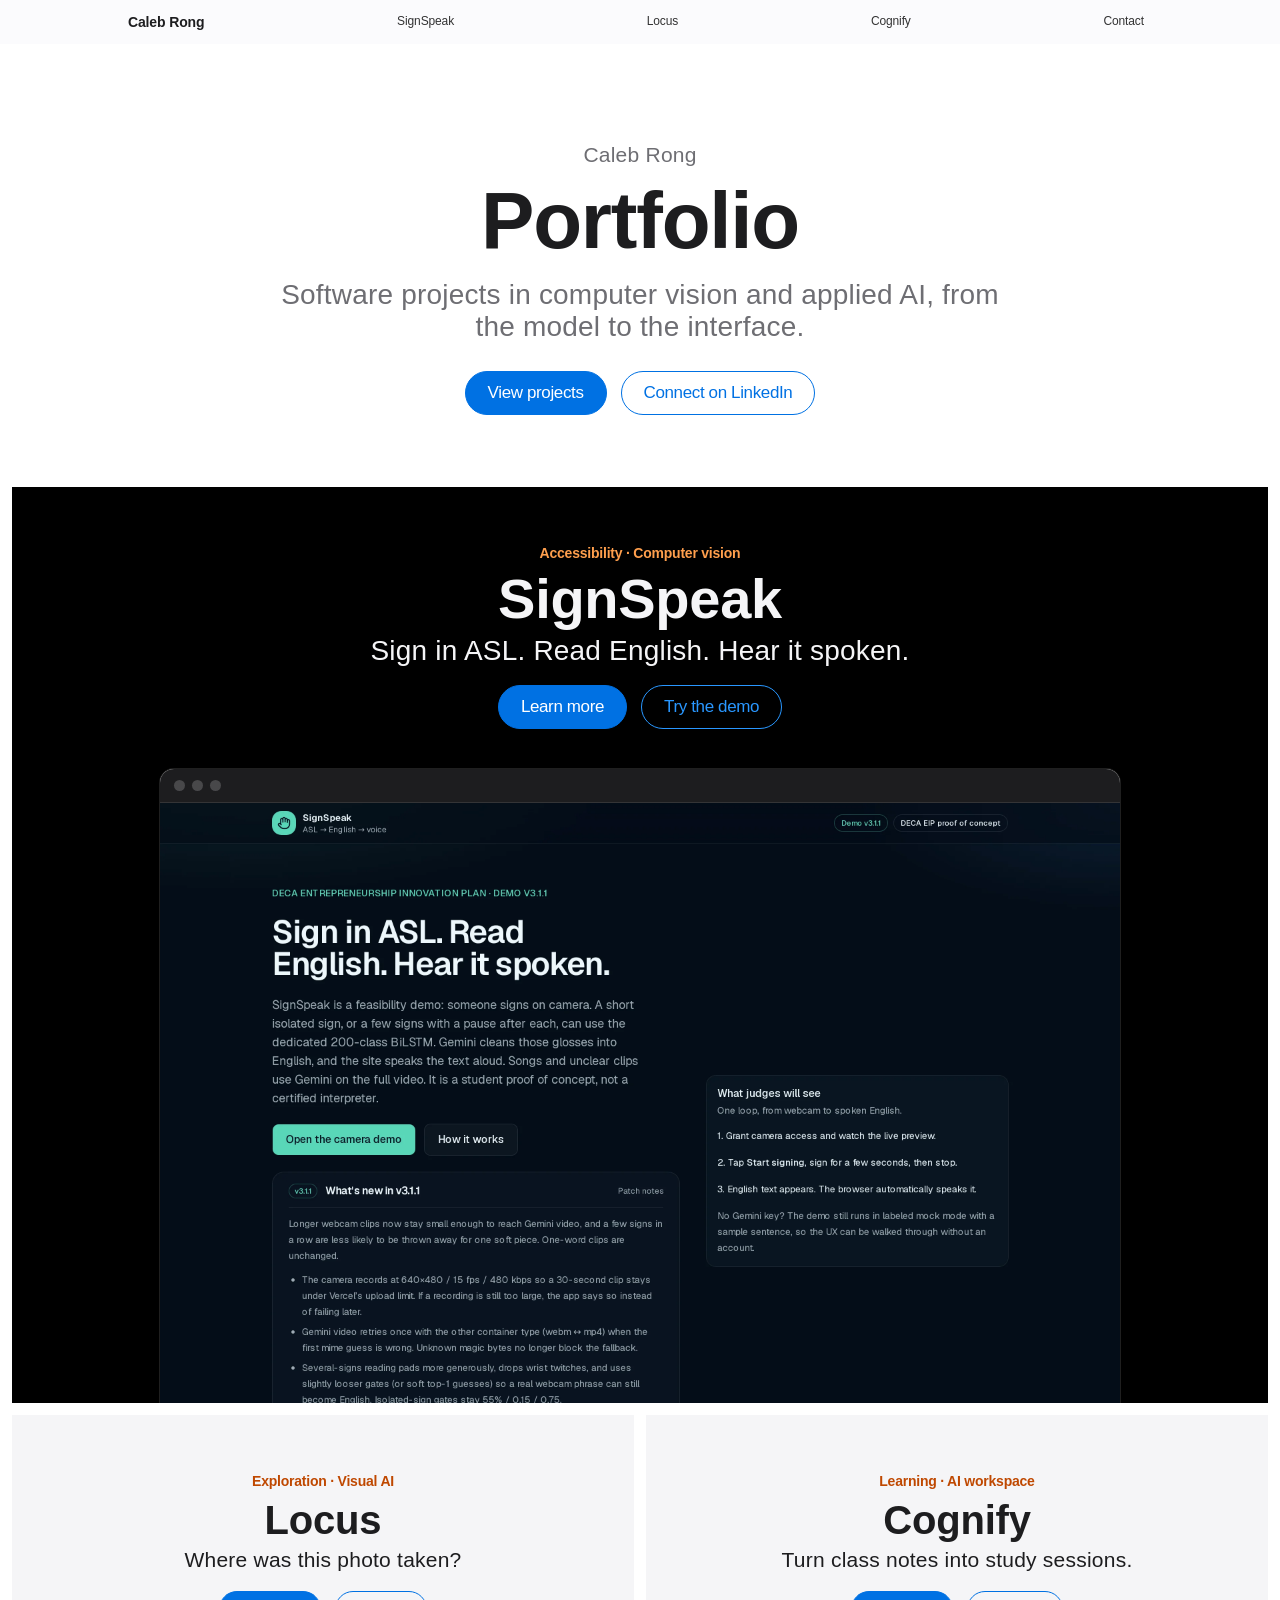
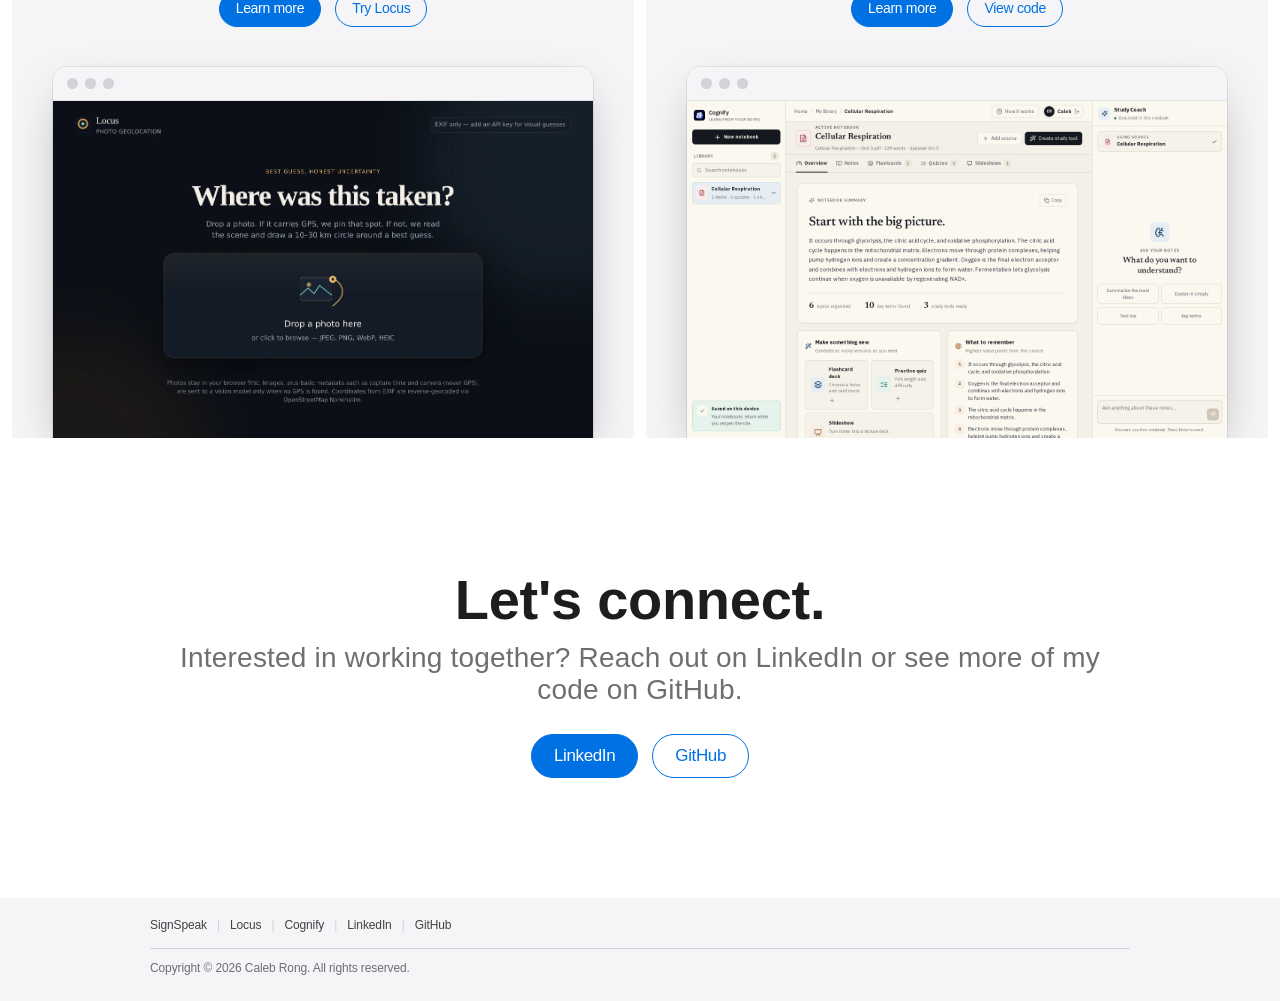
==== commit 2e57a486: "Remove Cognify app links and link the Locus live demo - Cognify: replace "Open the app" links with G" ====
--- a/index.html
+++ b/index.html
@@ -64,7 +64,7 @@
           <p class="subhead">Where was this photo taken?</p>
           <div class="ctas">
             <a class="button" href="/locus/">Learn more<span class="sr-only"> about Locus</span></a>
-            <a class="button button-secondary" href="https://github.com/plut0000/photo-geo-guess" target="_blank" rel="noopener noreferrer">View code<span class="sr-only"> (opens in a new tab)</span></a>
+            <a class="button button-secondary" href="https://photo-geo-guess.vercel.app" target="_blank" rel="noopener noreferrer">Try Locus<span class="sr-only"> (opens in a new tab)</span></a>
           </div>
           <div class="tile-media">
             <div class="frame">
@@ -80,7 +80,7 @@
           <p class="subhead">Turn class notes into study sessions.</p>
           <div class="ctas">
             <a class="button" href="/cognify/">Learn more<span class="sr-only"> about Cognify</span></a>
-            <a class="button button-secondary" href="https://cognify-alpha.vercel.app" target="_blank" rel="noopener noreferrer">Open the app<span class="sr-only"> (opens in a new tab)</span></a>
+            <a class="button button-secondary" href="https://github.com/plut0000/Cognify" target="_blank" rel="noopener noreferrer">View code<span class="sr-only"> (opens in a new tab)</span></a>
           </div>
           <div class="tile-media">
             <div class="frame">
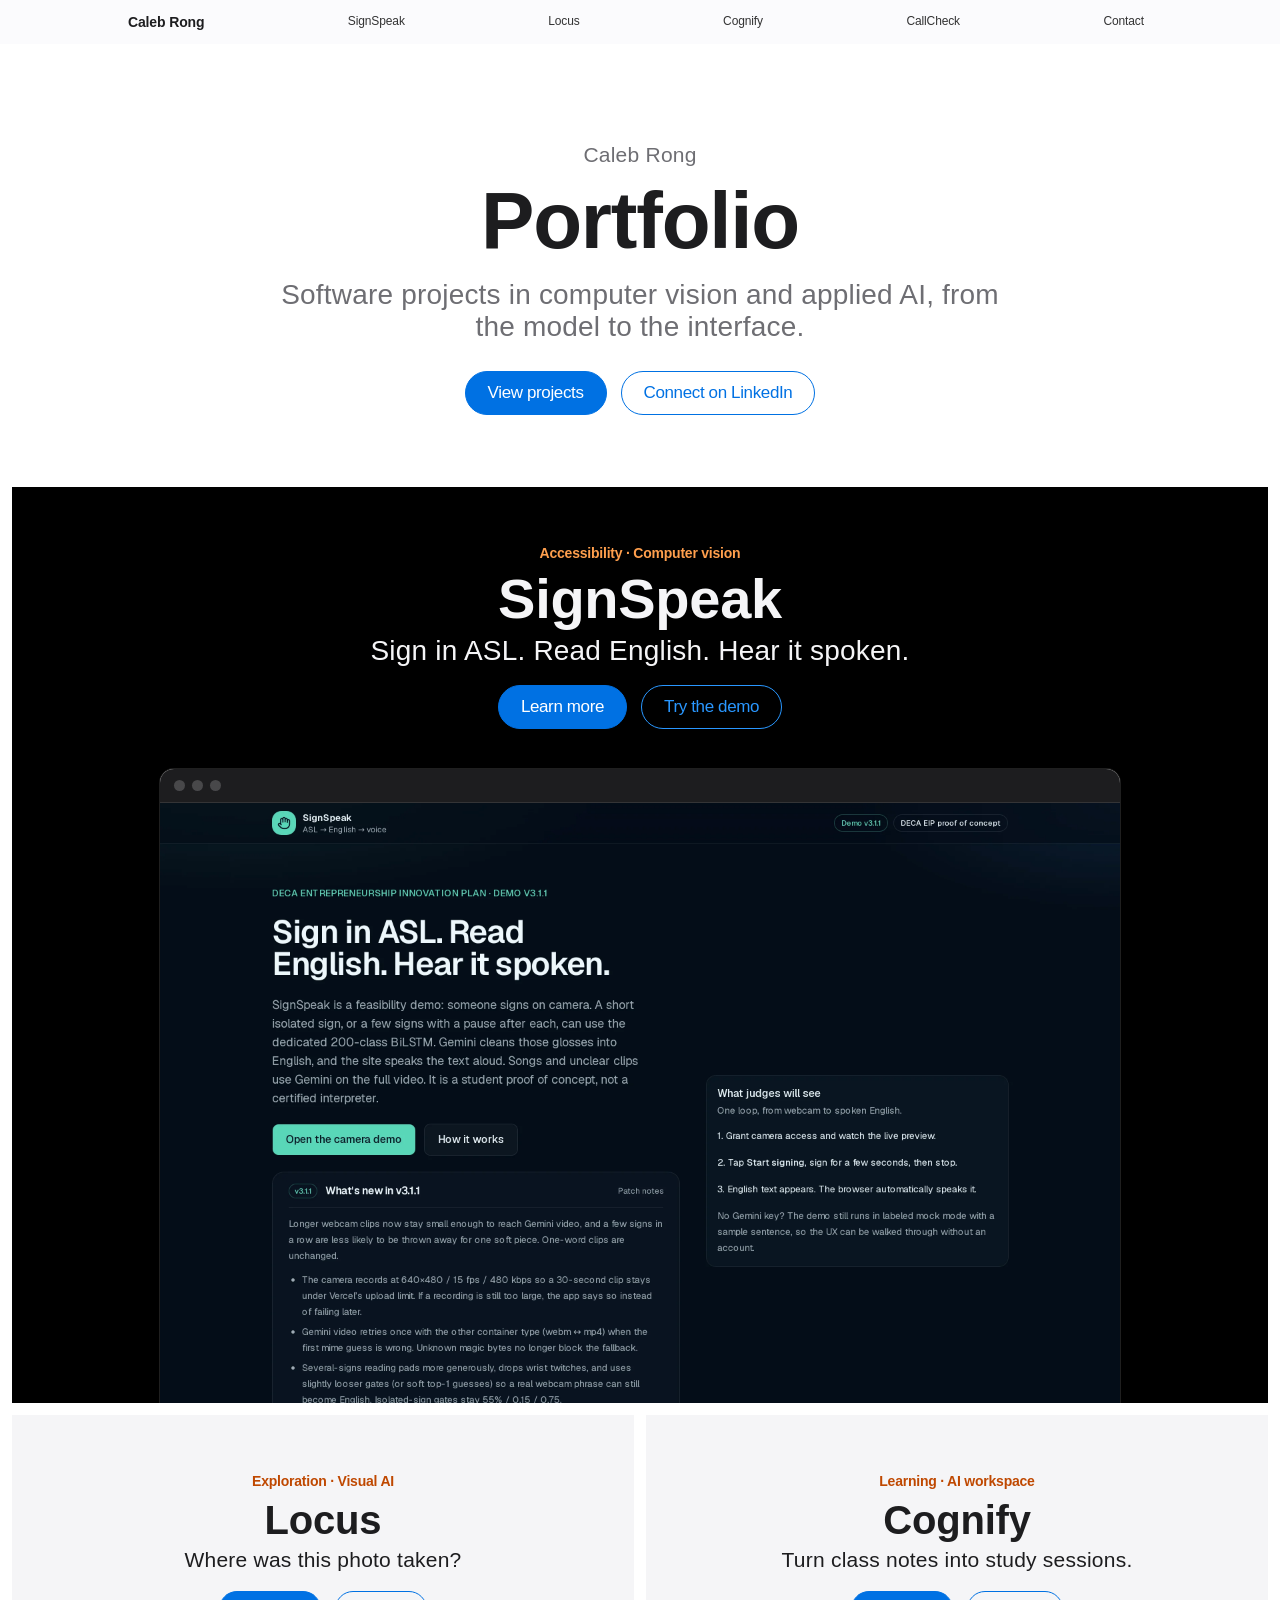
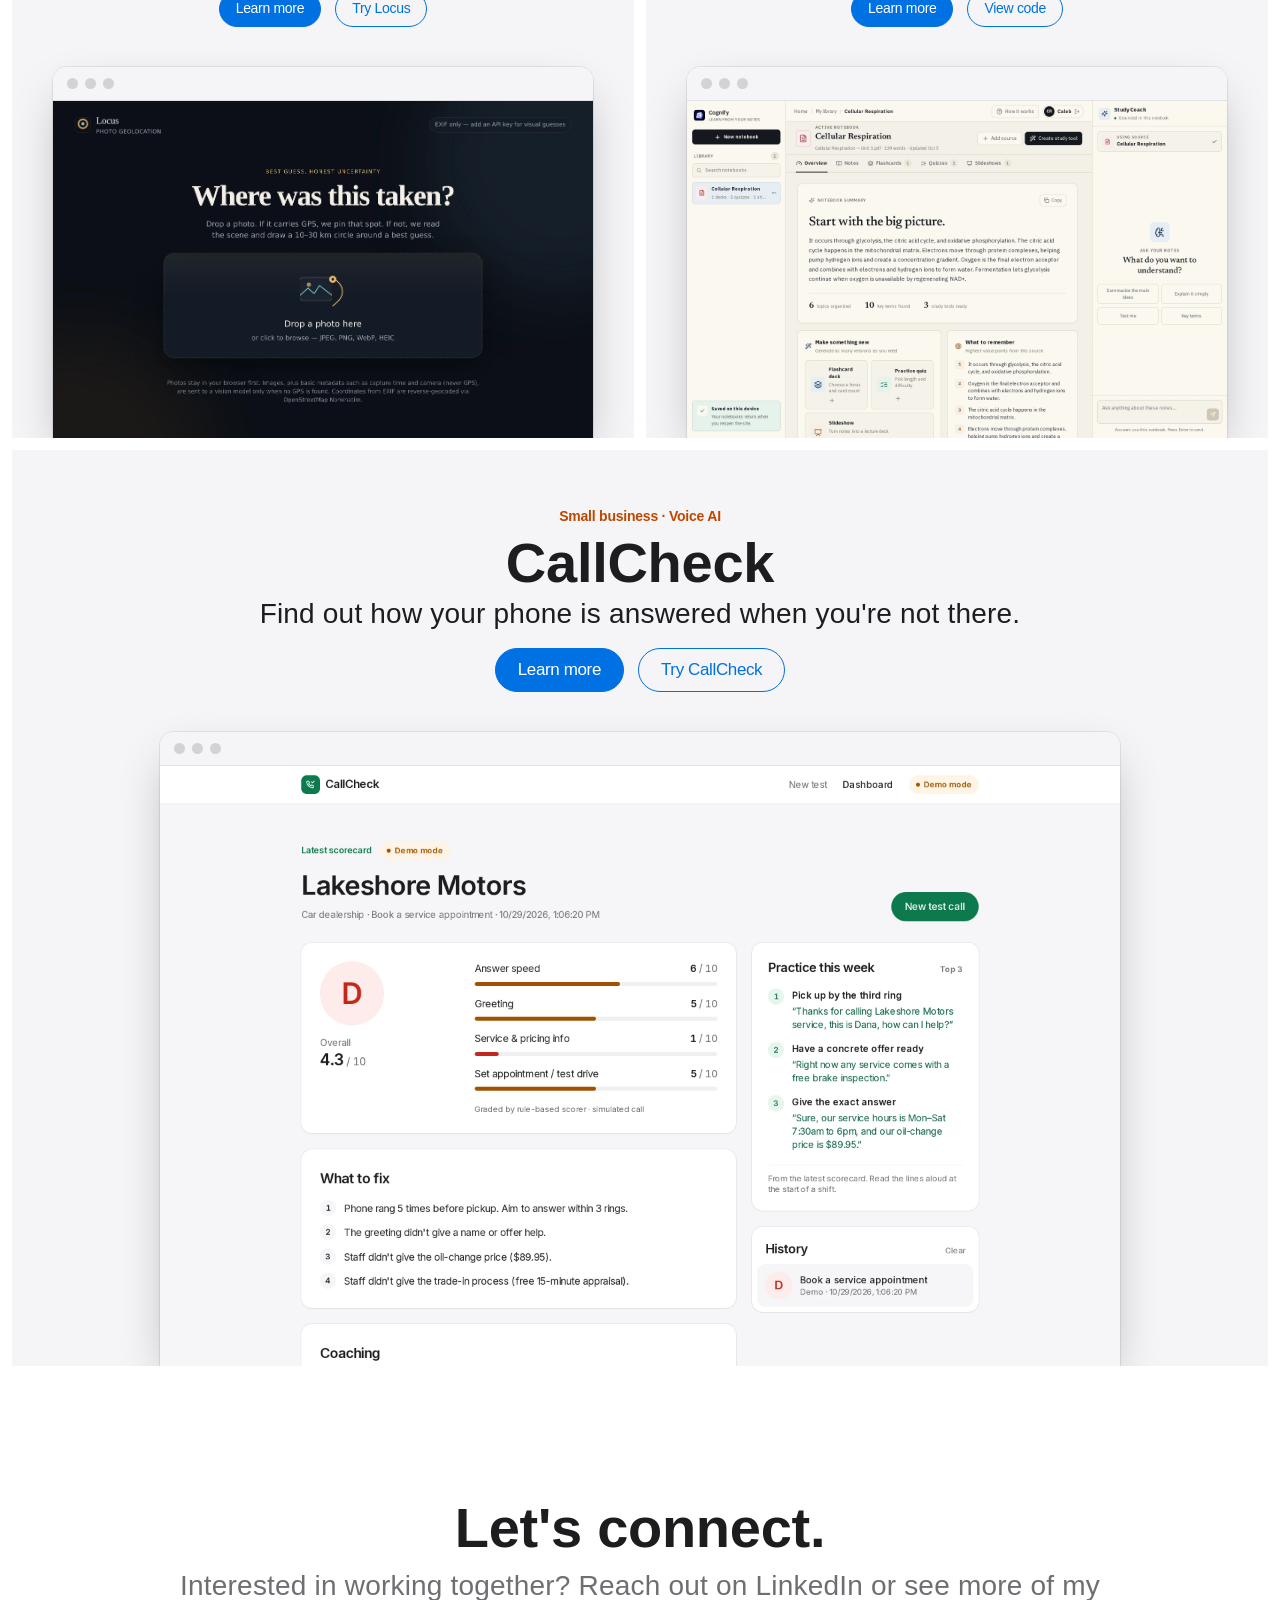
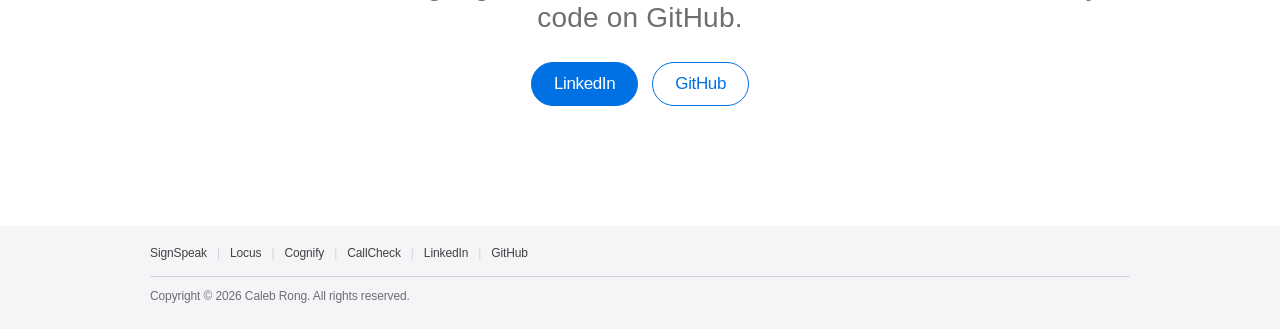
==== commit e3b4a8cb: "Add CallCheck to the portfolio - New /callcheck/ project page: overview, key numbers, how it works, " ====
--- a/index.html
+++ b/index.html
@@ -5,11 +5,20 @@
   <meta name="viewport" content="width=device-width, initial-scale=1">
   <meta name="theme-color" content="#fbfbfd">
   <title>Caleb Rong — Portfolio</title>
-  <meta name="description" content="Portfolio of Caleb Rong: SignSpeak (ASL to spoken English), Locus (photo geolocation) and Cognify (AI study workspace).">
+  <meta name="description" content="Portfolio of Caleb Rong: SignSpeak (ASL to spoken English), Locus (photo geolocation), Cognify (AI study workspace) and CallCheck (phone mystery shopping).">
   <meta property="og:title" content="Caleb Rong — Portfolio">
   <meta property="og:description" content="Software projects in computer vision and applied AI.">
   <meta property="og:type" content="website">
+  <meta property="og:site_name" content="Caleb Rong">
+  <meta property="og:url" content="https://www.caleb-rong.com/">
+  <meta property="og:image" content="https://www.caleb-rong.com/assets/og/home.jpg">
+  <meta property="og:image:width" content="1200">
+  <meta property="og:image:height" content="630">
+  <meta property="og:image:alt" content="Caleb Rong — Portfolio: SignSpeak, Locus, Cognify and CallCheck">
+  <meta name="twitter:card" content="summary_large_image">
+  <link rel="canonical" href="https://www.caleb-rong.com/">
   <link rel="icon" href="/assets/favicon.svg" type="image/svg+xml">
+  <link rel="apple-touch-icon" href="/assets/apple-touch-icon.png">
   <link rel="preload" href="/assets/fonts/Inter-Variable.woff2" as="font" type="font/woff2" crossorigin>
   <link rel="stylesheet" href="/styles.css">
   <script src="/assets/site.js" defer></script>
@@ -23,7 +32,8 @@
       <li><a href="/signspeak/">SignSpeak</a></li>
       <li><a href="/locus/">Locus</a></li>
       <li><a href="/cognify/">Cognify</a></li>
-      <li><a href="#contact">Contact</a></li>
+      <li><a href="/callcheck/">CallCheck</a></li>
+      <li class="hide-small"><a href="#contact">Contact</a></li>
     </ul>
   </nav>
 
@@ -35,7 +45,7 @@
         <p class="subhead">Software projects in computer vision and applied AI, from the model to the interface.</p>
         <div class="ctas">
           <a class="button" href="#projects">View projects</a>
-          <a class="button button-secondary" href="https://www.linkedin.com/in/caleb-rong-519326432/" target="_blank" rel="noopener noreferrer">Connect on LinkedIn<span class="sr-only"> (opens in a new tab)</span></a>
+          <a class="button button-secondary" href="https://www.linkedin.com/in/calebrong/" target="_blank" rel="noopener noreferrer">Connect on LinkedIn<span class="sr-only"> (opens in a new tab)</span></a>
         </div>
       </div>
     </section>
@@ -90,6 +100,21 @@
           </div>
         </section>
       </div>
+      <section class="tile tile-full" aria-labelledby="callcheck-title">
+        <p class="eyebrow">Small business · Voice AI</p>
+        <h2 id="callcheck-title">CallCheck</h2>
+        <p class="subhead">Find out how your phone is answered when you're not there.</p>
+        <div class="ctas">
+          <a class="button" href="/callcheck/">Learn more<span class="sr-only"> about CallCheck</span></a>
+          <a class="button button-secondary" href="https://callcheck-ten.vercel.app" target="_blank" rel="noopener noreferrer">Try CallCheck<span class="sr-only"> (opens in a new tab)</span></a>
+        </div>
+        <div class="tile-media">
+          <div class="frame">
+            <div class="frame-bar" aria-hidden="true"><i></i><i></i><i></i></div>
+            <img src="/assets/img/callcheck-scorecard.webp" alt="CallCheck scorecard for a sample car dealership call, with a D grade, category scores and practice tips." width="2880" height="1800" loading="lazy">
+          </div>
+        </div>
+      </section>
     </div>
 
     <section class="contact reveal" id="contact" aria-labelledby="contact-title">
@@ -97,7 +122,7 @@
         <h2 class="headline">Let's connect.</h2>
         <p class="subhead">Interested in working together? Reach out on LinkedIn or see more of my code on GitHub.</p>
         <div class="ctas">
-          <a class="button" href="https://www.linkedin.com/in/caleb-rong-519326432/" target="_blank" rel="noopener noreferrer">LinkedIn<span class="sr-only"> (opens in a new tab)</span></a>
+          <a class="button" href="https://www.linkedin.com/in/calebrong/" target="_blank" rel="noopener noreferrer">LinkedIn<span class="sr-only"> (opens in a new tab)</span></a>
           <a class="button button-secondary" href="https://github.com/plut0000" target="_blank" rel="noopener noreferrer">GitHub<span class="sr-only"> (opens in a new tab)</span></a>
         </div>
       </div>
@@ -110,7 +135,8 @@
         <li><a href="/signspeak/">SignSpeak</a></li>
         <li><a href="/locus/">Locus</a></li>
         <li><a href="/cognify/">Cognify</a></li>
-        <li><a href="https://www.linkedin.com/in/caleb-rong-519326432/" target="_blank" rel="noopener noreferrer">LinkedIn</a></li>
+        <li><a href="/callcheck/">CallCheck</a></li>
+        <li><a href="https://www.linkedin.com/in/calebrong/" target="_blank" rel="noopener noreferrer">LinkedIn</a></li>
         <li><a href="https://github.com/plut0000" target="_blank" rel="noopener noreferrer">GitHub</a></li>
       </ul>
       <p>Copyright © 2026 Caleb Rong. All rights reserved.</p>
--- a/styles.css
+++ b/styles.css
@@ -980,6 +980,10 @@
     display: none;
   }
 
+  .globalnav a {
+    padding: 0 6px;
+  }
+
   .next-project a {
     font-size: 24px;
   }
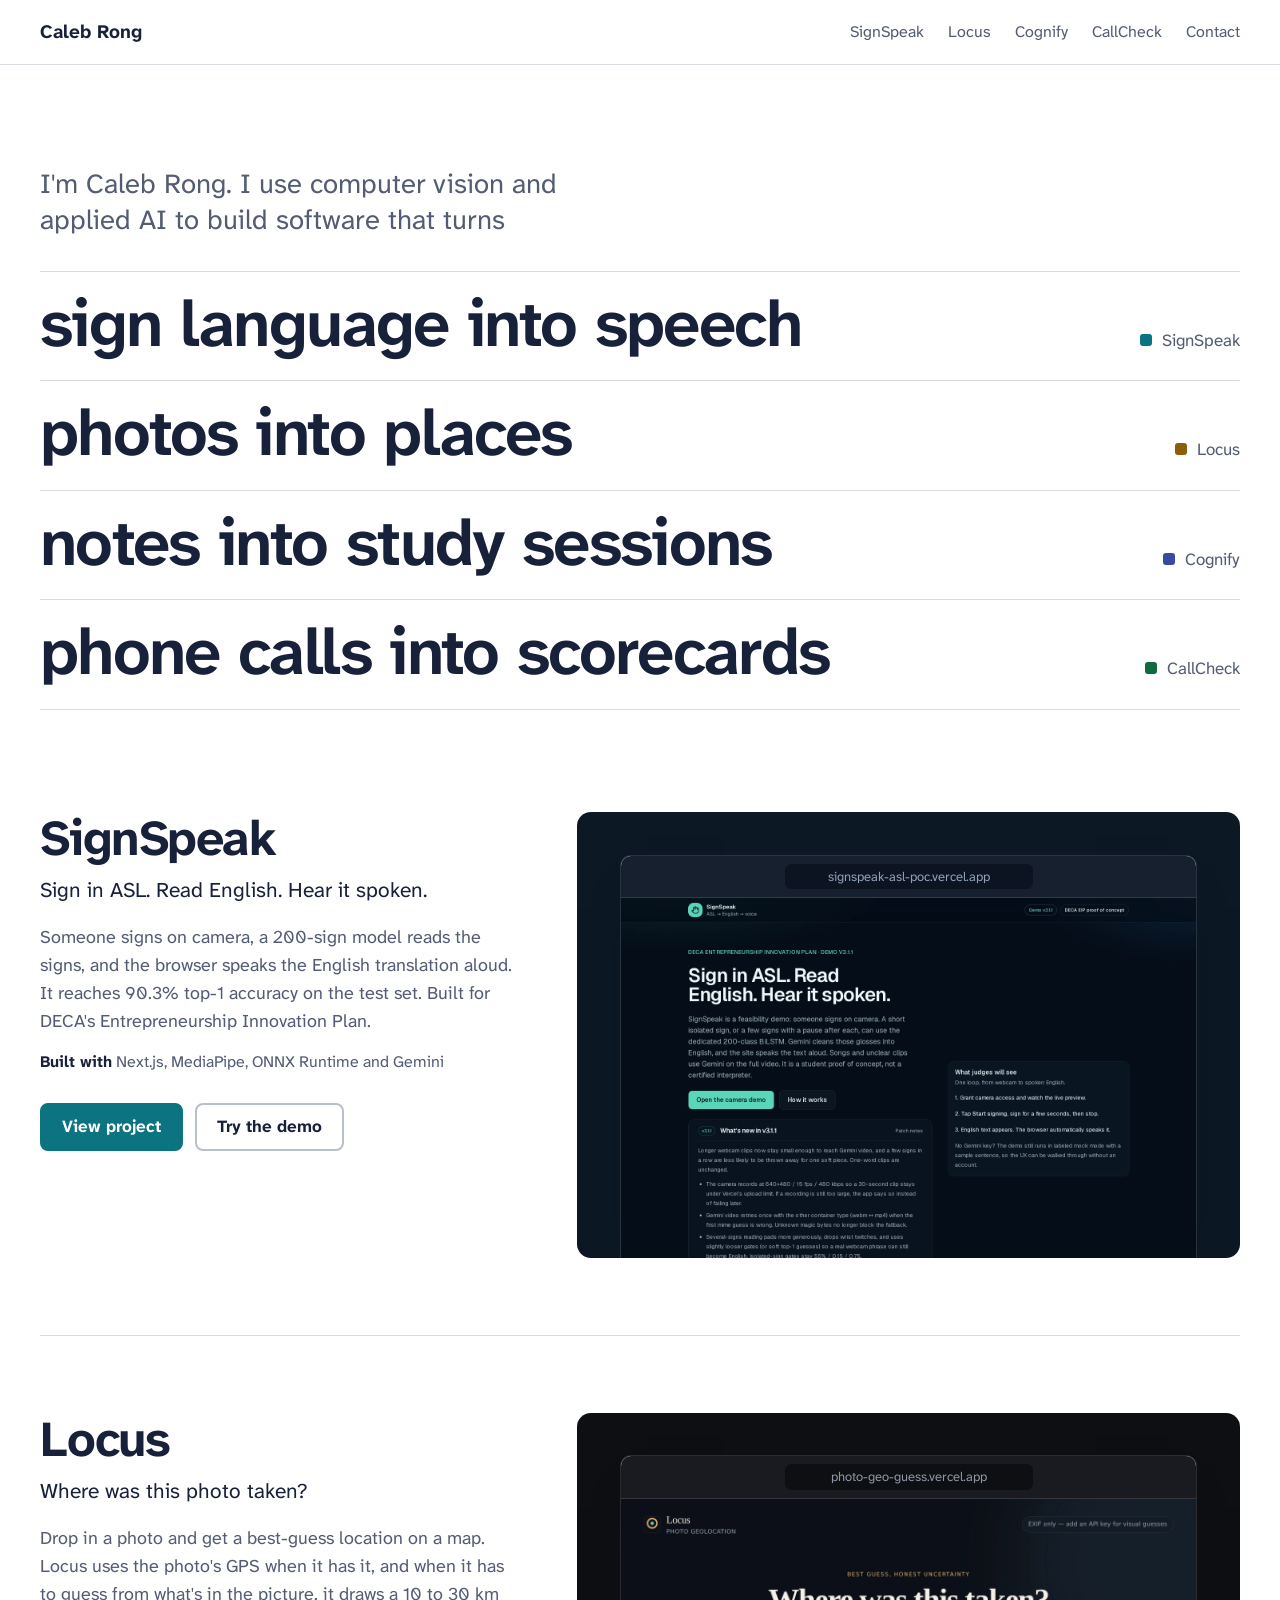
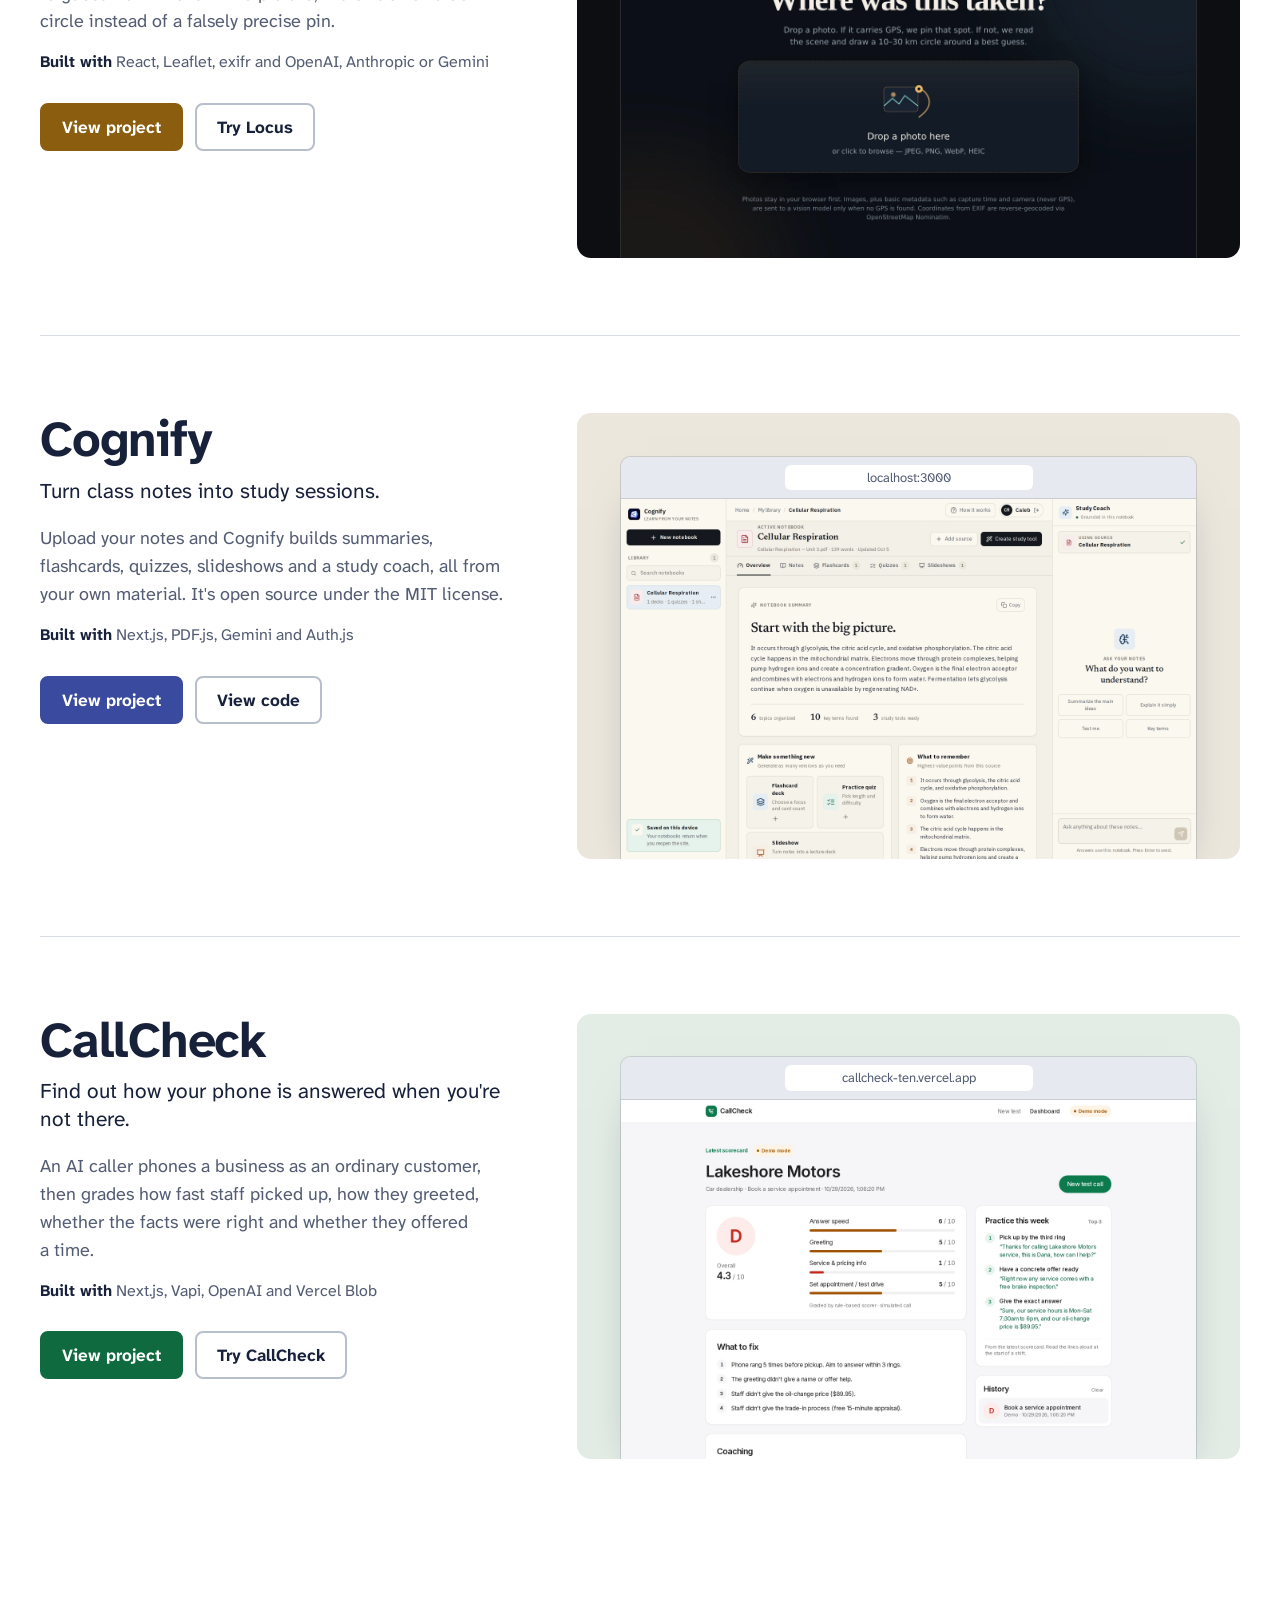
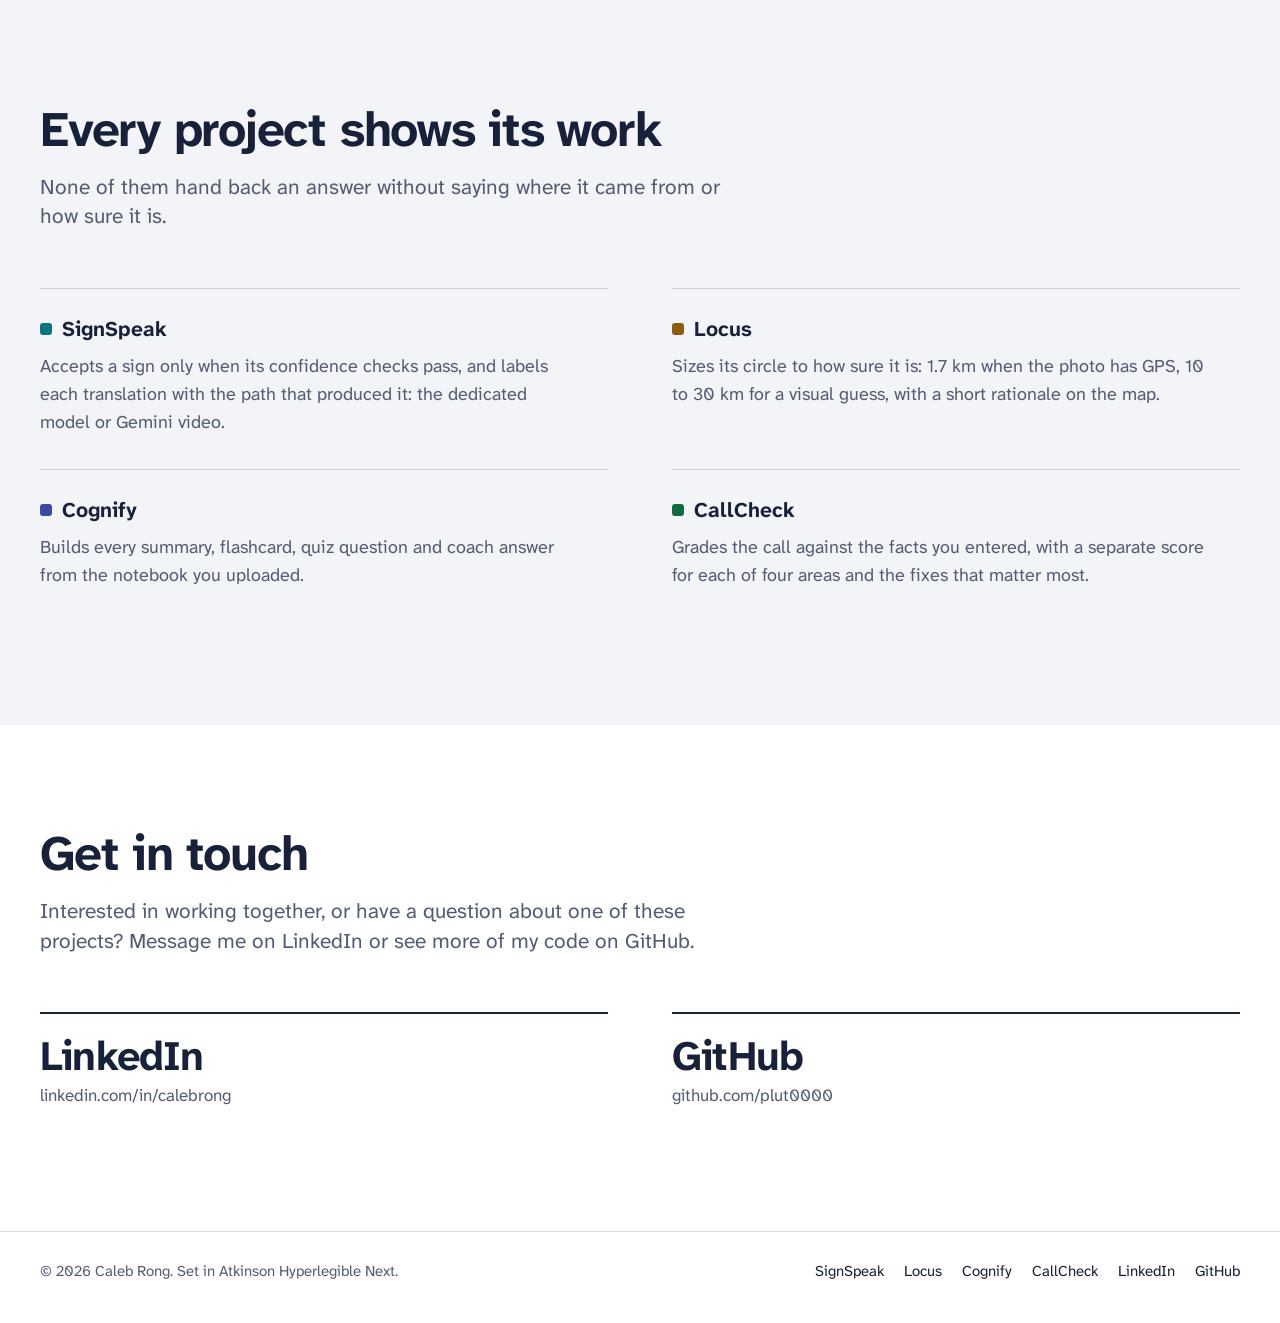
==== commit b4900c92: "Redesign the portfolio with its own visual identity Replace the apple.com-style layout with a design" ====
--- a/index.html
+++ b/index.html
@@ -3,7 +3,7 @@
 <head>
   <meta charset="utf-8">
   <meta name="viewport" content="width=device-width, initial-scale=1">
-  <meta name="theme-color" content="#fbfbfd">
+  <meta name="theme-color" content="#ffffff">
   <title>Caleb Rong — Portfolio</title>
   <meta name="description" content="Portfolio of Caleb Rong: SignSpeak (ASL to spoken English), Locus (photo geolocation), Cognify (AI study workspace) and CallCheck (phone mystery shopping).">
   <meta property="og:title" content="Caleb Rong — Portfolio">
@@ -19,127 +19,164 @@
   <link rel="canonical" href="https://www.caleb-rong.com/">
   <link rel="icon" href="/assets/favicon.svg" type="image/svg+xml">
   <link rel="apple-touch-icon" href="/assets/apple-touch-icon.png">
-  <link rel="preload" href="/assets/fonts/Inter-Variable.woff2" as="font" type="font/woff2" crossorigin>
+  <link rel="preload" href="/assets/fonts/AtkinsonHyperlegibleNext-Variable.woff2" as="font" type="font/woff2" crossorigin>
   <link rel="stylesheet" href="/styles.css">
-  <script src="/assets/site.js" defer></script>
 </head>
 <body>
   <a class="skip-link" href="#main">Skip to content</a>
 
-  <nav class="globalnav sticky" aria-label="Global">
-    <ul class="globalnav-list">
-      <li><a class="brand" href="/">Caleb Rong</a></li>
-      <li><a href="/signspeak/">SignSpeak</a></li>
-      <li><a href="/locus/">Locus</a></li>
-      <li><a href="/cognify/">Cognify</a></li>
-      <li><a href="/callcheck/">CallCheck</a></li>
-      <li class="hide-small"><a href="#contact">Contact</a></li>
-    </ul>
-  </nav>
+  <header class="site-header">
+    <nav class="wrap site-nav" aria-label="Global">
+      <a class="brand" href="/">Caleb Rong</a>
+      <ul class="nav-links">
+        <li><a href="/signspeak/">SignSpeak</a></li>
+        <li><a href="/locus/">Locus</a></li>
+        <li><a href="/cognify/">Cognify</a></li>
+        <li><a href="/callcheck/">CallCheck</a></li>
+        <li class="hide-small"><a href="#contact">Contact</a></li>
+      </ul>
+    </nav>
+  </header>
 
   <main id="main">
-    <section class="home-hero" aria-labelledby="hero-title">
-      <div class="container">
-        <p class="eyebrow">Caleb Rong</p>
-        <h1 class="headline-hero" id="hero-title">Portfolio</h1>
-        <p class="subhead">Software projects in computer vision and applied AI, from the model to the interface.</p>
-        <div class="ctas">
-          <a class="button" href="#projects">View projects</a>
-          <a class="button button-secondary" href="https://www.linkedin.com/in/calebrong/" target="_blank" rel="noopener noreferrer">Connect on LinkedIn<span class="sr-only"> (opens in a new tab)</span></a>
-        </div>
+    <section class="hero" aria-labelledby="hero-title">
+      <div class="wrap">
+        <h1 class="hero-lead" id="hero-title">I'm Caleb Rong. I use computer vision and applied AI to build software that turns</h1>
+        <ul class="turns">
+          <li class="signspeak"><a href="/signspeak/"><span class="turn-phrase">sign language into speech</span><span class="turn-name">SignSpeak</span></a></li>
+          <li class="locus"><a href="/locus/"><span class="turn-phrase">photos into places</span><span class="turn-name">Locus</span></a></li>
+          <li class="cognify"><a href="/cognify/"><span class="turn-phrase">notes into study sessions</span><span class="turn-name">Cognify</span></a></li>
+          <li class="callcheck"><a href="/callcheck/"><span class="turn-phrase">phone calls into scorecards</span><span class="turn-name">CallCheck</span></a></li>
+        </ul>
       </div>
     </section>
 
-    <div class="tiles" id="projects">
-      <section class="tile tile-full dark" aria-labelledby="signspeak-title">
-        <p class="eyebrow">Accessibility · Computer vision</p>
-        <h2 id="signspeak-title">SignSpeak</h2>
-        <p class="subhead">Sign in ASL. Read English. Hear it spoken.</p>
-        <div class="ctas">
-          <a class="button" href="/signspeak/">Learn more<span class="sr-only"> about SignSpeak</span></a>
-          <a class="button button-secondary" href="https://signspeak-asl-poc.vercel.app/demo" target="_blank" rel="noopener noreferrer">Try the demo<span class="sr-only"> (opens in a new tab)</span></a>
-        </div>
-        <div class="tile-media">
-          <div class="frame">
-            <div class="frame-bar" aria-hidden="true"><i></i><i></i><i></i></div>
-            <img src="/assets/img/signspeak-landing.webp" alt="SignSpeak landing page: Sign in ASL. Read English. Hear it spoken." width="2880" height="1800" loading="eager">
+    <section class="work wrap" id="projects" aria-label="Projects">
+      <article class="project signspeak" aria-labelledby="signspeak-title">
+        <div>
+          <h2 id="signspeak-title"><a href="/signspeak/">SignSpeak</a></h2>
+          <p class="tagline">Sign in ASL. Read English. Hear it spoken.</p>
+          <p class="desc">Someone signs on camera, a 200-sign model reads the signs, and the browser speaks the English translation aloud. It reaches 90.3% top-1 accuracy on the test set. Built for DECA's Entrepreneurship Innovation Plan.</p>
+          <p class="built-with"><b>Built with</b> Next.js, MediaPipe, ONNX Runtime and Gemini</p>
+          <div class="actions">
+            <a class="btn" href="/signspeak/">View project<span class="sr-only">: SignSpeak</span></a>
+            <a class="btn btn-line" href="https://signspeak-asl-poc.vercel.app/demo" target="_blank" rel="noopener noreferrer">Try the demo<span class="sr-only"> (opens in a new tab)</span></a>
           </div>
         </div>
-      </section>
+        <div class="panel">
+          <div class="frame">
+            <div class="frame-bar" aria-hidden="true"><span>signspeak-asl-poc.vercel.app</span></div>
+            <img src="/assets/img/signspeak-landing.webp" alt="SignSpeak landing page: Sign in ASL. Read English. Hear it spoken." width="2880" height="1800">
+          </div>
+        </div>
+      </article>
 
-      <div class="tiles-split">
-        <section class="tile tile-half" aria-labelledby="locus-title">
-          <p class="eyebrow">Exploration · Visual AI</p>
-          <h2 id="locus-title">Locus</h2>
-          <p class="subhead">Where was this photo taken?</p>
-          <div class="ctas">
-            <a class="button" href="/locus/">Learn more<span class="sr-only"> about Locus</span></a>
-            <a class="button button-secondary" href="https://photo-geo-guess.vercel.app" target="_blank" rel="noopener noreferrer">Try Locus<span class="sr-only"> (opens in a new tab)</span></a>
+      <article class="project locus" aria-labelledby="locus-title">
+        <div>
+          <h2 id="locus-title"><a href="/locus/">Locus</a></h2>
+          <p class="tagline">Where was this photo taken?</p>
+          <p class="desc">Drop in a photo and get a best-guess location on a map. Locus uses the photo's GPS when it has it, and when it has to guess from what's in the picture, it draws a 10 to 30 km circle instead of a falsely precise pin.</p>
+          <p class="built-with"><b>Built with</b> React, Leaflet, exifr and OpenAI, Anthropic or Gemini</p>
+          <div class="actions">
+            <a class="btn" href="/locus/">View project<span class="sr-only">: Locus</span></a>
+            <a class="btn btn-line" href="https://photo-geo-guess.vercel.app" target="_blank" rel="noopener noreferrer">Try Locus<span class="sr-only"> (opens in a new tab)</span></a>
           </div>
-          <div class="tile-media">
-            <div class="frame">
-              <div class="frame-bar" aria-hidden="true"><i></i><i></i><i></i></div>
-              <img src="/assets/img/locus-home.webp" alt="Locus upload screen: Where was this taken? Drop a photo here." width="2880" height="1520" loading="lazy">
-            </div>
+        </div>
+        <div class="panel">
+          <div class="frame">
+            <div class="frame-bar" aria-hidden="true"><span>photo-geo-guess.vercel.app</span></div>
+            <img src="/assets/img/locus-home.webp" alt="Locus upload screen: Where was this taken? Drop a photo here." width="2880" height="1520" loading="lazy">
           </div>
-        </section>
+        </div>
+      </article>
 
-        <section class="tile tile-half" aria-labelledby="cognify-title">
-          <p class="eyebrow">Learning · AI workspace</p>
-          <h2 id="cognify-title">Cognify</h2>
-          <p class="subhead">Turn class notes into study sessions.</p>
-          <div class="ctas">
-            <a class="button" href="/cognify/">Learn more<span class="sr-only"> about Cognify</span></a>
-            <a class="button button-secondary" href="https://github.com/plut0000/Cognify" target="_blank" rel="noopener noreferrer">View code<span class="sr-only"> (opens in a new tab)</span></a>
+      <article class="project cognify" aria-labelledby="cognify-title">
+        <div>
+          <h2 id="cognify-title"><a href="/cognify/">Cognify</a></h2>
+          <p class="tagline">Turn class notes into study sessions.</p>
+          <p class="desc">Upload your notes and Cognify builds summaries, flashcards, quizzes, slideshows and a study coach, all from your own material. It's open source under the MIT license.</p>
+          <p class="built-with"><b>Built with</b> Next.js, PDF.js, Gemini and Auth.js</p>
+          <div class="actions">
+            <a class="btn" href="/cognify/">View project<span class="sr-only">: Cognify</span></a>
+            <a class="btn btn-line" href="https://github.com/plut0000/Cognify" target="_blank" rel="noopener noreferrer">View code<span class="sr-only"> (opens in a new tab)</span></a>
           </div>
-          <div class="tile-media">
-            <div class="frame">
-              <div class="frame-bar" aria-hidden="true"><i></i><i></i><i></i></div>
-              <img src="/assets/img/cognify-workspace.webp" alt="Cognify study workspace showing a Cellular Respiration notebook summary and the study coach." width="2880" height="1800" loading="lazy">
-            </div>
+        </div>
+        <div class="panel">
+          <div class="frame">
+            <div class="frame-bar" aria-hidden="true"><span>localhost:3000</span></div>
+            <img src="/assets/img/cognify-workspace.webp" alt="Cognify study workspace showing a Cellular Respiration notebook summary and the study coach." width="2880" height="1800" loading="lazy">
           </div>
-        </section>
-      </div>
-      <section class="tile tile-full" aria-labelledby="callcheck-title">
-        <p class="eyebrow">Small business · Voice AI</p>
-        <h2 id="callcheck-title">CallCheck</h2>
-        <p class="subhead">Find out how your phone is answered when you're not there.</p>
-        <div class="ctas">
-          <a class="button" href="/callcheck/">Learn more<span class="sr-only"> about CallCheck</span></a>
-          <a class="button button-secondary" href="https://callcheck-ten.vercel.app" target="_blank" rel="noopener noreferrer">Try CallCheck<span class="sr-only"> (opens in a new tab)</span></a>
         </div>
-        <div class="tile-media">
+      </article>
+
+      <article class="project callcheck" aria-labelledby="callcheck-title">
+        <div>
+          <h2 id="callcheck-title"><a href="/callcheck/">CallCheck</a></h2>
+          <p class="tagline">Find out how your phone is answered when you're not there.</p>
+          <p class="desc">An AI caller phones a business as an ordinary customer, then grades how fast staff picked up, how they greeted, whether the facts were right and whether they offered a time.</p>
+          <p class="built-with"><b>Built with</b> Next.js, Vapi, OpenAI and Vercel Blob</p>
+          <div class="actions">
+            <a class="btn" href="/callcheck/">View project<span class="sr-only">: CallCheck</span></a>
+            <a class="btn btn-line" href="https://callcheck-ten.vercel.app" target="_blank" rel="noopener noreferrer">Try CallCheck<span class="sr-only"> (opens in a new tab)</span></a>
+          </div>
+        </div>
+        <div class="panel">
           <div class="frame">
-            <div class="frame-bar" aria-hidden="true"><i></i><i></i><i></i></div>
+            <div class="frame-bar" aria-hidden="true"><span>callcheck-ten.vercel.app</span></div>
             <img src="/assets/img/callcheck-scorecard.webp" alt="CallCheck scorecard for a sample car dealership call, with a D grade, category scores and practice tips." width="2880" height="1800" loading="lazy">
           </div>
         </div>
-      </section>
-    </div>
+      </article>
+    </section>
 
-    <section class="contact reveal" id="contact" aria-labelledby="contact-title">
-      <div class="container">
-        <h2 class="headline">Let's connect.</h2>
-        <p class="subhead">Interested in working together? Reach out on LinkedIn or see more of my code on GitHub.</p>
-        <div class="ctas">
-          <a class="button" href="https://www.linkedin.com/in/calebrong/" target="_blank" rel="noopener noreferrer">LinkedIn<span class="sr-only"> (opens in a new tab)</span></a>
-          <a class="button button-secondary" href="https://github.com/plut0000" target="_blank" rel="noopener noreferrer">GitHub<span class="sr-only"> (opens in a new tab)</span></a>
-        </div>
+    <section class="proof" aria-labelledby="proof-title">
+      <div class="wrap">
+        <h2 id="proof-title">Every project shows its work</h2>
+        <p>None of them hand back an answer without saying where it came from or how sure it is.</p>
+        <dl>
+          <div class="signspeak">
+            <dt>SignSpeak</dt>
+            <dd>Accepts a sign only when its confidence checks pass, and labels each translation with the path that produced it: the dedicated model or Gemini video.</dd>
+          </div>
+          <div class="locus">
+            <dt>Locus</dt>
+            <dd>Sizes its circle to how sure it is: 1.7 km when the photo has GPS, 10 to 30 km for a visual guess, with a short rationale on the map.</dd>
+          </div>
+          <div class="cognify">
+            <dt>Cognify</dt>
+            <dd>Builds every summary, flashcard, quiz question and coach answer from the notebook you uploaded.</dd>
+          </div>
+          <div class="callcheck">
+            <dt>CallCheck</dt>
+            <dd>Grades the call against the facts you entered, with a separate score for each of four areas and the fixes that matter most.</dd>
+          </div>
+        </dl>
+      </div>
+    </section>
+
+    <section class="contact" id="contact" aria-labelledby="contact-title">
+      <div class="wrap">
+        <h2 id="contact-title">Get in touch</h2>
+        <p>Interested in working together, or have a question about one of these projects? Message me on LinkedIn or see more of my code on GitHub.</p>
+        <ul class="contact-links">
+          <li><a href="https://www.linkedin.com/in/calebrong/" target="_blank" rel="noopener noreferrer"><span class="name">LinkedIn</span><span class="handle">linkedin.com/in/calebrong</span><span class="sr-only"> (opens in a new tab)</span></a></li>
+          <li><a href="https://github.com/plut0000" target="_blank" rel="noopener noreferrer"><span class="name">GitHub</span><span class="handle">github.com/plut0000</span><span class="sr-only"> (opens in a new tab)</span></a></li>
+        </ul>
       </div>
     </section>
   </main>
 
   <footer class="footer">
-    <div class="container">
+    <div class="wrap">
+      <p>© 2026 Caleb Rong. Set in Atkinson Hyperlegible Next.</p>
       <ul class="footer-links">
         <li><a href="/signspeak/">SignSpeak</a></li>
         <li><a href="/locus/">Locus</a></li>
         <li><a href="/cognify/">Cognify</a></li>
         <li><a href="/callcheck/">CallCheck</a></li>
-        <li><a href="https://www.linkedin.com/in/calebrong/" target="_blank" rel="noopener noreferrer">LinkedIn</a></li>
-        <li><a href="https://github.com/plut0000" target="_blank" rel="noopener noreferrer">GitHub</a></li>
+        <li><a href="https://www.linkedin.com/in/calebrong/" target="_blank" rel="noopener noreferrer">LinkedIn<span class="sr-only"> (opens in a new tab)</span></a></li>
+        <li><a href="https://github.com/plut0000" target="_blank" rel="noopener noreferrer">GitHub<span class="sr-only"> (opens in a new tab)</span></a></li>
       </ul>
-      <p>Copyright © 2026 Caleb Rong. All rights reserved.</p>
     </div>
   </footer>
 </body>
--- a/styles.css
+++ b/styles.css
@@ -1,26 +1,73 @@
+/*
+  Caleb Rong — portfolio
+  One typeface (Atkinson Hyperlegible Next), navy ink on white, and one key
+  color per project taken from that app's own interface.
+*/
+
 @font-face {
-  font-family: "InterVariable";
-  src: url("/assets/fonts/Inter-Variable.woff2") format("woff2");
-  font-weight: 100 900;
+  font-family: "Atkinson Hyperlegible Next";
+  src: url("/assets/fonts/AtkinsonHyperlegibleNext-Variable.woff2") format("woff2");
+  font-weight: 200 800;
+  font-style: normal;
   font-display: swap;
 }
 
 :root {
-  --text: #1d1d1f;
-  --text-secondary: #6e6e73;
-  --text-tertiary: #86868b;
-  --bg: #fff;
-  --bg-alt: #f5f5f7;
-  --border: #d2d2d7;
-  --blue: #0071e3;
-  --link: #0066cc;
-  --link-dark: #2997ff;
-  --accent: #bf4800;
-  --radius-card: 28px;
-  --radius-frame: 14px;
-  --content: 980px;
-  --gutter: 22px;
-  --font: -apple-system, BlinkMacSystemFont, "SF Pro Display", "SF Pro Text", "InterVariable", "Helvetica Neue", Helvetica, Arial, sans-serif;
+  color-scheme: light;
+
+  --paper: #fff;
+  --ink: #18213a;
+  --ink-2: #535c73;
+  --rule: #d8dce4;
+  --wash: #f2f4f7;
+
+  /* Defaults for the home page; each project class below overrides them. */
+  --key: var(--ink);
+  --band: var(--wash);
+  --tint: var(--wash);
+  --bar: #e6e9ef;
+  --bar-field: #fff;
+  --bar-text: #535c73;
+  --edge: rgb(24 33 58 / 0.14);
+
+  --max: 1200px;
+  --gutter: clamp(16px, 4vw, 40px);
+  --header: 64px;
+  --font: "Atkinson Hyperlegible Next", system-ui, -apple-system, "Segoe UI", Roboto, sans-serif;
+}
+
+/* Project keys, sampled from each app's UI */
+
+.signspeak {
+  --key: #0b7480;
+  --band: #0c1824;
+  --tint: #e7f1f1;
+  --bar: #16202f;
+  --bar-field: #0c1422;
+  --bar-text: #8fa0b8;
+  --edge: rgb(255 255 255 / 0.12);
+}
+
+.locus {
+  --key: #8a5d0f;
+  --band: #0e0f12;
+  --tint: #f4efe6;
+  --bar: #1a1b20;
+  --bar-field: #0e0f12;
+  --bar-text: #8f96a3;
+  --edge: rgb(255 255 255 / 0.12);
+}
+
+.cognify {
+  --key: #3a4a9f;
+  --band: #ebe7dd;
+  --tint: #eceef7;
+}
+
+.callcheck {
+  --key: #0f6b3f;
+  --band: #e3ede6;
+  --tint: #e8f1eb;
 }
 
 /* Base */
@@ -32,18 +79,24 @@
 }
 
 html {
-  scroll-behavior: smooth;
-  scroll-padding-top: 64px;
+  scroll-padding-top: calc(var(--header) + 16px);
+  -webkit-text-size-adjust: 100%;
+}
+
+@media (prefers-reduced-motion: no-preference) {
+  html {
+    scroll-behavior: smooth;
+  }
 }
 
 body {
   margin: 0;
-  background: var(--bg);
-  color: var(--text);
+  background: var(--paper);
+  color: var(--ink);
   font-family: var(--font);
-  font-size: 17px;
-  line-height: 1.47;
-  letter-spacing: -0.022em;
+  font-size: 18px;
+  line-height: 1.55;
+  font-kerning: normal;
   -webkit-font-smoothing: antialiased;
   -moz-osx-font-smoothing: grayscale;
 }
@@ -52,6 +105,8 @@
 h2,
 h3,
 p,
+ol,
+ul,
 dl,
 dd,
 figure {
@@ -61,17 +116,23 @@
 h1,
 h2,
 h3 {
-  font-weight: 600;
+  font-weight: 700;
+  line-height: 1.1;
   text-wrap: balance;
 }
 
+p {
+  text-wrap: pretty;
+}
+
 a {
-  color: var(--link);
-  text-decoration: none;
+  color: var(--key);
+  text-decoration-thickness: 1px;
+  text-underline-offset: 0.2em;
 }
 
 a:hover {
-  text-decoration: underline;
+  text-decoration-thickness: 2px;
 }
 
 img {
@@ -80,14 +141,14 @@
   height: auto;
 }
 
-:is(a, button):focus-visible {
-  outline: 2px solid var(--blue);
+:focus-visible {
+  outline: 3px solid var(--key);
   outline-offset: 3px;
   border-radius: 4px;
 }
 
-.container {
-  width: min(var(--content), 100% - 2 * var(--gutter));
+.wrap {
+  width: min(var(--max), 100% - 2 * var(--gutter));
   margin-inline: auto;
 }
 
@@ -108,900 +169,890 @@
   top: -100px;
   left: 12px;
   z-index: 100;
-  padding: 8px 14px;
+  padding: 10px 16px;
   border-radius: 8px;
-  background: var(--text);
+  background: var(--ink);
   color: #fff;
-  font-size: 14px;
+  font-size: 16px;
+  font-weight: 700;
+  text-decoration: none;
 }
 
 .skip-link:focus {
-  top: 8px;
-  text-decoration: none;
-}
-
-/* Buttons and links */
-
-.button {
+  top: 12px;
+}
+
+/* Buttons */
+
+.actions {
+  display: flex;
+  flex-wrap: wrap;
+  gap: 12px;
+  margin-top: 28px;
+}
+
+.btn {
   display: inline-flex;
   align-items: center;
   justify-content: center;
-  min-height: 44px;
-  padding: 11px 22px;
-  border: 1px solid var(--blue);
-  border-radius: 980px;
-  background: var(--blue);
+  min-height: 48px;
+  padding: 10px 20px;
+  border: 2px solid var(--key);
+  border-radius: 8px;
+  background: var(--key);
   color: #fff;
   font-size: 17px;
-  line-height: 1.18;
-  letter-spacing: -0.022em;
-  white-space: nowrap;
-  transition: background-color 0.2s, color 0.2s;
-}
-
-.button:hover {
-  background: #0077ed;
+  font-weight: 700;
+  line-height: 1.2;
   text-decoration: none;
-}
-
-.button-secondary {
+  transition: background-color 0.15s, border-color 0.15s;
+}
+
+.btn:hover {
+  border-color: color-mix(in srgb, var(--key) 80%, #000);
+  background: color-mix(in srgb, var(--key) 80%, #000);
+}
+
+.btn-line {
+  border-color: #b8bfcc;
   background: transparent;
-  color: var(--blue);
-}
-
-.button-secondary:hover {
-  background: var(--blue);
-  color: #fff;
-}
-
-.dark .button-secondary {
-  border-color: var(--link-dark);
-  color: var(--link-dark);
-}
-
-.dark .button-secondary:hover {
-  background: var(--link-dark);
-  color: #000;
-}
-
-.button-small {
-  min-height: 28px;
-  padding: 4px 12px;
-  font-size: 12px;
-  letter-spacing: -0.01em;
-}
-
-.ctas {
+  color: var(--ink);
+}
+
+.btn-line:hover {
+  border-color: var(--ink);
+  background: transparent;
+}
+
+/* Header */
+
+.site-header {
+  position: relative;
+  z-index: 20;
+  border-bottom: 1px solid var(--rule);
+  background: var(--paper);
+}
+
+.site-nav {
   display: flex;
   flex-wrap: wrap;
-  justify-content: center;
-  gap: 14px;
-  margin-top: 28px;
-}
-
-.more {
-  font-size: 17px;
-}
-
-.more::after {
-  content: " ›";
-}
-
-/* Global navigation */
-
-.globalnav {
-  position: relative;
-  z-index: 50;
-  height: 44px;
-  background: rgb(251 251 253 / 0.8);
-  backdrop-filter: saturate(180%) blur(20px);
-  -webkit-backdrop-filter: saturate(180%) blur(20px);
-}
-
-.globalnav.sticky {
-  position: sticky;
-  top: 0;
-}
-
-.globalnav-list {
-  display: flex;
   align-items: center;
   justify-content: space-between;
-  height: 100%;
-  width: min(1024px, 100% - 2 * var(--gutter));
-  margin: 0 auto;
+  gap: 4px 32px;
+  min-height: var(--header);
+  padding-block: 10px;
+}
+
+.brand {
+  color: var(--ink);
+  font-size: 19px;
+  font-weight: 700;
+  text-decoration: none;
+}
+
+.nav-links {
+  display: flex;
+  flex-wrap: wrap;
+  gap: 0 24px;
   padding: 0;
   list-style: none;
 }
 
-.globalnav a {
+.nav-links a {
+  display: inline-block;
+  padding: 8px 0;
+  color: var(--ink-2);
+  font-size: 16px;
+  text-decoration: none;
+}
+
+.nav-links a:hover {
+  color: var(--ink);
+}
+
+.nav-links a[aria-current="page"] {
+  color: var(--ink);
+  box-shadow: inset 0 -3px 0 var(--key);
+}
+
+@media (min-width: 720px) {
+  .site-header {
+    position: sticky;
+    top: 0;
+  }
+}
+
+/* Home: hero sentence */
+
+.hero {
+  padding: clamp(48px, 8vw, 120px) 0 clamp(56px, 8vw, 112px);
+}
+
+.hero-lead {
+  max-width: 30em;
+  margin-bottom: clamp(20px, 3vw, 32px);
+  color: var(--ink-2);
+  font-size: clamp(21px, 1rem + 0.9vw, 28px);
+  font-weight: 400;
+  line-height: 1.3;
+}
+
+.turns {
+  padding: 0;
+  border-top: 1px solid var(--rule);
+  list-style: none;
+}
+
+.turns li {
+  border-bottom: 1px solid var(--rule);
+}
+
+.turns a {
+  display: grid;
+  grid-template-columns: minmax(0, 1fr) auto;
+  align-items: baseline;
+  gap: 4px 32px;
+  padding: clamp(10px, 1.4vw, 18px) 0 clamp(14px, 1.8vw, 22px);
+  color: var(--ink);
+  text-decoration: none;
+}
+
+.turn-phrase {
+  font-size: clamp(32px, 0.6rem + 4.4vw, 72px);
+  font-weight: 650;
+  line-height: 1.04;
+  letter-spacing: -0.025em;
+  transition: color 0.15s;
+}
+
+.turn-name {
   display: inline-flex;
   align-items: center;
-  height: 44px;
-  padding: 0 8px;
-  color: rgb(0 0 0 / 0.8);
-  font-size: 12px;
-  letter-spacing: -0.01em;
-  transition: color 0.2s;
-}
-
-.globalnav a:hover {
-  color: #000;
+  gap: 10px;
+  color: var(--ink-2);
+  font-size: 17px;
+}
+
+.turn-name::before,
+.proof dt::before {
+  content: "";
+  flex: none;
+  width: 12px;
+  height: 12px;
+  border-radius: 3px;
+  background: var(--key);
+}
+
+.turns a:hover .turn-phrase,
+.turns a:focus-visible .turn-phrase {
+  color: var(--key);
+}
+
+.turns a:hover .turn-name {
+  color: var(--ink);
+}
+
+@media (prefers-reduced-motion: no-preference) {
+  .turns li {
+    animation: rise 0.8s cubic-bezier(0.2, 0.7, 0.2, 1) both;
+  }
+
+  .turns li:nth-child(2) {
+    animation-delay: 0.09s;
+  }
+
+  .turns li:nth-child(3) {
+    animation-delay: 0.18s;
+  }
+
+  .turns li:nth-child(4) {
+    animation-delay: 0.27s;
+  }
+}
+
+@keyframes rise {
+  from {
+    opacity: 0;
+    transform: translateY(14px);
+  }
+}
+
+/* Home: projects */
+
+.work {
+  padding-bottom: clamp(32px, 5vw, 64px);
+}
+
+.project {
+  display: grid;
+  grid-template-columns: minmax(0, 5fr) minmax(0, 7fr);
+  gap: 32px clamp(32px, 5vw, 72px);
+  padding: clamp(40px, 6vw, 80px) 0;
+  border-top: 1px solid var(--rule);
+}
+
+.project:first-child {
+  border-top: 0;
+  padding-top: 0;
+}
+
+.project h2 {
+  font-size: clamp(36px, 1.2rem + 2.4vw, 56px);
+  letter-spacing: -0.025em;
+}
+
+.project h2 a {
+  color: inherit;
   text-decoration: none;
 }
 
-.globalnav a[aria-current="page"] {
-  color: #000;
-}
-
-.globalnav .brand {
-  padding-left: 0;
-  font-size: 14px;
-  font-weight: 600;
-  color: var(--text);
-}
-
-/* Local (project) navigation */
-
-.localnav {
-  position: sticky;
-  top: 0;
-  z-index: 40;
-  border-bottom: 1px solid rgb(0 0 0 / 0.16);
-  background: rgb(251 251 253 / 0.8);
-  backdrop-filter: saturate(180%) blur(20px);
-  -webkit-backdrop-filter: saturate(180%) blur(20px);
-}
-
-.localnav-inner {
-  display: flex;
-  align-items: center;
-  justify-content: space-between;
-  height: 52px;
-}
-
-.localnav-title {
+.project h2 a:hover {
+  color: var(--key);
+}
+
+.tagline {
+  margin-top: 10px;
   font-size: 21px;
-  font-weight: 600;
-  letter-spacing: 0.011em;
-  color: var(--text);
-}
-
-.localnav-title:hover {
-  text-decoration: none;
-}
-
-.localnav-menu {
-  display: flex;
-  align-items: center;
-  gap: 24px;
-}
-
-.localnav-menu > a:not(.button) {
-  font-size: 12px;
-  letter-spacing: -0.01em;
-  color: var(--text);
-  opacity: 0.88;
-}
-
-.localnav-menu > a:not(.button):hover {
-  color: var(--link);
-  text-decoration: none;
-  opacity: 1;
-}
-
-/* Typography helpers */
-
-.eyebrow {
-  font-size: 17px;
-  font-weight: 600;
-  color: var(--accent);
-}
-
-.headline-hero {
-  font-size: 80px;
-  line-height: 1.05;
-  letter-spacing: -0.015em;
-}
-
-.headline {
-  font-size: 56px;
-  line-height: 1.07;
-  letter-spacing: -0.005em;
-}
-
-.headline-section {
-  font-size: 48px;
-  line-height: 1.08;
-  letter-spacing: -0.003em;
-}
-
-.subhead {
-  font-size: 28px;
-  font-weight: 400;
-  line-height: 1.14;
-  letter-spacing: 0.007em;
-}
-
-.center {
-  text-align: center;
-}
-
-/* Home hero */
-
-.home-hero {
-  padding: 96px 0 72px;
-  text-align: center;
-}
-
-.home-hero .eyebrow {
-  margin-bottom: 8px;
-  color: var(--text-secondary);
-  font-weight: 500;
-  font-size: 21px;
-  letter-spacing: 0.011em;
-}
-
-.home-hero .subhead {
-  max-width: 720px;
-  margin: 16px auto 0;
-  color: var(--text-secondary);
-}
-
-/* Home project tiles */
-
-.tiles {
-  display: grid;
-  gap: 12px;
-  padding: 0 12px 12px;
-}
-
-.tiles-split {
-  display: grid;
-  grid-template-columns: repeat(2, minmax(0, 1fr));
-  gap: 12px;
-}
-
-.tile {
-  position: relative;
-  display: flex;
-  flex-direction: column;
-  align-items: center;
+  line-height: 1.3;
+}
+
+.desc {
+  max-width: 32em;
+  margin-top: 20px;
+  color: var(--ink-2);
+}
+
+.built-with {
+  margin-top: 14px;
+  color: var(--ink-2);
+  font-size: 16px;
+}
+
+.built-with b {
+  color: var(--ink);
+  font-weight: 700;
+}
+
+/* Screenshots */
+
+.panel {
+  align-self: start;
   overflow: hidden;
-  padding: 56px 24px 0;
-  background: var(--bg-alt);
-  text-align: center;
-}
-
-.tile.dark {
-  background: #000;
-  color: #f5f5f7;
-}
-
-.tile-full {
-  min-height: 692px;
-}
-
-.tile-half {
-  min-height: 580px;
-}
-
-.tile .eyebrow {
-  margin-bottom: 6px;
-  font-size: 14px;
-  letter-spacing: -0.016em;
-}
-
-.tile.dark .eyebrow {
-  color: #ff9f4d;
-}
-
-.tile h2 {
-  font-size: 56px;
-  line-height: 1.07;
-  letter-spacing: -0.005em;
-}
-
-.tile-half h2 {
-  font-size: 40px;
-  line-height: 1.1;
-}
-
-.tile .subhead {
-  margin-top: 6px;
-}
-
-.tile-half .subhead {
-  font-size: 21px;
-  line-height: 1.19;
-  letter-spacing: 0.011em;
-}
-
-.tile .ctas {
-  margin-top: 18px;
-}
-
-.tile-half .button {
-  min-height: 36px;
-  padding: 8px 16px;
-  font-size: 14px;
-}
-
-.tile-media {
-  width: min(960px, 92%);
-  margin-top: auto;
-  padding-top: 40px;
-}
-
-.tile-half .tile-media {
-  width: 94%;
-}
-
-/* Crop the two half-tile screenshots to one shape so their frames line up. */
-.tile-half .frame img {
+  padding: clamp(20px, 3.4vw, 44px) clamp(20px, 3.4vw, 44px) 0;
+  border-radius: 14px;
+  background: var(--band);
+}
+
+.panel .frame {
+  border-bottom-right-radius: 0;
+  border-bottom-left-radius: 0;
+}
+
+.panel img {
   width: 100%;
   aspect-ratio: 16 / 10;
   object-fit: cover;
   object-position: top center;
 }
 
-/* Screenshot frame: a quiet browser window with only the corners and shadow. */
-
 .frame {
   overflow: hidden;
-  border-radius: var(--radius-frame);
-  background: #fff;
-  box-shadow: 0 0 0 1px rgb(0 0 0 / 0.08), 0 20px 50px -12px rgb(0 0 0 / 0.3);
-}
-
-.dark .frame {
-  box-shadow: 0 0 0 1px rgb(255 255 255 / 0.12), 0 24px 60px -12px rgb(0 0 0 / 0.8);
-}
-
-.tile-media .frame {
-  border-bottom-left-radius: 0;
-  border-bottom-right-radius: 0;
-}
-
-.tile:hover .frame {
-  transform: translateY(-4px);
-}
-
-.frame {
-  transition: transform 0.6s cubic-bezier(0.2, 0.8, 0.2, 1);
+  border-radius: 10px;
+  background: var(--paper);
+  box-shadow: 0 0 0 1px var(--edge), 0 24px 48px -28px rgb(12 20 36 / 0.55);
 }
 
 .frame-bar {
   display: flex;
-  gap: 7px;
-  padding: 11px 14px;
-  border-bottom: 1px solid rgb(0 0 0 / 0.08);
-  background: #f5f5f7;
-}
-
-.frame-bar i {
-  width: 11px;
-  height: 11px;
-  border-radius: 50%;
-  background: #d2d2d7;
-}
-
-.dark .frame-bar {
-  border-bottom-color: rgb(255 255 255 / 0.1);
-  background: #1d1d1f;
-}
-
-.dark .frame-bar i {
-  background: #48484a;
-}
-
-/* Contact */
+  justify-content: center;
+  padding: 8px 12px;
+  border-bottom: 1px solid var(--edge);
+  background: var(--bar);
+}
+
+.frame-bar span {
+  overflow: hidden;
+  min-width: min(45%, 320px);
+  max-width: 100%;
+  padding: 5px 14px;
+  border-radius: 6px;
+  background: var(--bar-field);
+  color: var(--bar-text);
+  font-size: 13px;
+  line-height: 1.2;
+  text-align: center;
+  text-overflow: ellipsis;
+  white-space: nowrap;
+}
+
+/* Home: what the projects share */
+
+.proof {
+  padding: clamp(64px, 8vw, 120px) 0;
+  background: var(--wash);
+}
+
+.proof h2 {
+  max-width: 14em;
+  font-size: clamp(32px, 1rem + 2.6vw, 56px);
+  letter-spacing: -0.025em;
+}
+
+.proof > .wrap > p {
+  max-width: 34em;
+  margin-top: 16px;
+  color: var(--ink-2);
+  font-size: 21px;
+  line-height: 1.4;
+}
+
+.proof dl {
+  display: grid;
+  grid-template-columns: repeat(2, minmax(0, 1fr));
+  gap: 0 clamp(32px, 5vw, 72px);
+  margin-top: clamp(32px, 5vw, 56px);
+}
+
+.proof dl > div {
+  padding: 24px 0 32px;
+  border-top: 1px solid #c9ced8;
+}
+
+.proof dt {
+  display: flex;
+  align-items: center;
+  gap: 10px;
+  font-size: 21px;
+  font-weight: 700;
+}
+
+.proof dd {
+  max-width: 30em;
+  margin-top: 8px;
+  color: var(--ink-2);
+}
+
+/* Home: contact */
 
 .contact {
-  padding: 120px 0;
-  text-align: center;
-}
-
-.contact .subhead {
+  padding: clamp(64px, 8vw, 120px) 0;
+}
+
+.contact h2 {
+  font-size: clamp(32px, 1rem + 2.6vw, 56px);
+  letter-spacing: -0.025em;
+}
+
+.contact > .wrap > p {
+  max-width: 32em;
+  margin-top: 16px;
+  color: var(--ink-2);
+  font-size: 21px;
+  line-height: 1.4;
+}
+
+.contact-links {
+  display: grid;
+  grid-template-columns: repeat(2, minmax(0, 1fr));
+  gap: 0 clamp(32px, 5vw, 72px);
+  margin-top: clamp(32px, 5vw, 56px);
+  padding: 0;
+  list-style: none;
+}
+
+.contact-links a {
+  display: block;
+  padding: 20px 0 24px;
+  border-top: 2px solid var(--ink);
+  color: var(--ink);
+  font-size: clamp(28px, 1rem + 2vw, 48px);
+  font-weight: 700;
+  line-height: 1.1;
+  letter-spacing: -0.02em;
+  text-decoration: none;
+}
+
+.contact-links .handle {
+  display: block;
+  margin-top: 6px;
+  color: var(--ink-2);
+  font-size: 17px;
+  font-weight: 400;
+  letter-spacing: 0;
+}
+
+.contact-links a:hover .name {
+  text-decoration: underline;
+  text-decoration-thickness: 2px;
+  text-underline-offset: 0.16em;
+}
+
+/* Project page: hero */
+
+.p-hero {
+  padding: clamp(40px, 7vw, 104px) 0 clamp(40px, 5vw, 72px);
+}
+
+.p-hero .wrap {
+  display: grid;
+  grid-template-columns: minmax(0, 7fr) minmax(0, 5fr);
+  align-items: end;
+  gap: 40px clamp(32px, 5vw, 72px);
+}
+
+.p-title {
+  font-size: clamp(52px, 1rem + 7vw, 120px);
+  font-weight: 750;
+  line-height: 0.95;
+  letter-spacing: -0.04em;
+}
+
+.p-tagline {
+  max-width: 18em;
+  margin-top: 18px;
+  font-size: clamp(24px, 1rem + 1.4vw, 36px);
+  line-height: 1.18;
+  letter-spacing: -0.01em;
+}
+
+.meta {
+  border-top: 3px solid var(--key);
+}
+
+.meta > div {
+  display: grid;
+  grid-template-columns: 7.5em minmax(0, 1fr);
+  gap: 2px 16px;
+  padding: 12px 0;
+  border-bottom: 1px solid var(--rule);
+  font-size: 16px;
+}
+
+.meta dt {
+  color: var(--ink-2);
+}
+
+/* Project page: full-width screenshot band */
+
+.band {
+  overflow: hidden;
+  padding: clamp(24px, 5vw, 72px) var(--gutter) 0;
+  background: var(--band);
+}
+
+.band .frame {
+  max-width: var(--max);
+  margin-inline: auto;
+  border-bottom-right-radius: 0;
+  border-bottom-left-radius: 0;
+}
+
+/* Project page: overview */
+
+.lede {
+  max-width: 28em;
+  padding: clamp(56px, 8vw, 120px) 0;
+  font-size: clamp(24px, 1rem + 1.3vw, 34px);
+  line-height: 1.32;
+  letter-spacing: -0.01em;
+}
+
+/* Project page: heading-left rows */
+
+.row {
+  padding: clamp(56px, 7vw, 104px) 0;
+  border-top: 1px solid var(--rule);
+}
+
+.row > .wrap {
+  display: grid;
+  grid-template-columns: minmax(0, 4fr) minmax(0, 8fr);
+  gap: 24px clamp(32px, 5vw, 72px);
+}
+
+.row-head h2,
+.showcase-head h2 {
+  font-size: clamp(28px, 1rem + 1.6vw, 40px);
+  letter-spacing: -0.02em;
+}
+
+.row-head p,
+.showcase-head p {
+  max-width: 30em;
   margin-top: 12px;
-  color: var(--text-secondary);
-}
-
-/* Project page hero */
-
-.project-hero {
-  padding: 72px 0 96px;
-  text-align: center;
-  overflow: hidden;
-}
-
-.project-hero .eyebrow {
-  margin-bottom: 8px;
-}
-
-.project-hero .subhead {
-  margin-top: 12px;
-}
-
-.project-hero-media {
-  width: min(1080px, 100% - 2 * var(--gutter));
-  margin: 64px auto 0;
-}
-
-.project-hero.dark {
-  background: #000;
-  color: #f5f5f7;
-}
-
-.project-hero.dark .eyebrow {
-  color: #ff9f4d;
-}
-
-/* Sections */
-
-.section {
-  padding: 120px 0;
-}
-
-.section-alt {
-  background: var(--bg-alt);
-}
-
-.section-header {
-  margin-bottom: 56px;
-}
-
-.section-header p {
-  max-width: 680px;
-  margin-top: 16px;
-  font-size: 21px;
-  line-height: 1.38;
-  letter-spacing: 0.011em;
-  color: var(--text-secondary);
-}
-
-.section-header.center p {
-  margin-inline: auto;
-}
-
-/* Big intro paragraph with emphasized phrases */
-
-.intro {
-  max-width: 820px;
-  margin: 0 auto;
-  font-size: 32px;
-  font-weight: 600;
-  line-height: 1.19;
-  letter-spacing: 0.004em;
-  color: var(--text-tertiary);
-  text-align: center;
-}
-
-.intro strong {
-  color: var(--text);
-  font-weight: 600;
-}
-
-/* Stats */
-
-.stats {
-  display: grid;
-  grid-template-columns: repeat(4, minmax(0, 1fr));
-  gap: 32px 24px;
-  text-align: center;
-}
-
-.stats.three {
-  grid-template-columns: repeat(3, minmax(0, 1fr));
-}
-
-.stat dt {
-  order: 2;
-  margin-top: 8px;
-  font-size: 17px;
-  color: var(--text-secondary);
-}
-
-.stat {
+  color: var(--ink-2);
+}
+
+@media (min-width: 900px) {
+  .row-head {
+    position: sticky;
+    top: calc(var(--header) + 32px);
+    align-self: start;
+  }
+}
+
+.showcase + .row {
+  border-top: 0;
+}
+
+/* Key figures */
+
+.figures {
+  display: grid;
+  grid-template-columns: repeat(2, minmax(0, 1fr));
+  gap: 0 40px;
+}
+
+.figure {
   display: flex;
   flex-direction: column;
-}
-
-.stat dd {
+  padding: 20px 0 32px;
+  border-top: 1px solid var(--rule);
+}
+
+.figure dd {
   order: 1;
-  font-size: 56px;
-  font-weight: 600;
-  line-height: 1.07;
-  letter-spacing: -0.005em;
+  font-size: clamp(44px, 1rem + 3vw, 64px);
+  font-weight: 700;
+  line-height: 1;
+  letter-spacing: -0.03em;
   font-variant-numeric: tabular-nums;
 }
 
-.stat dd small {
-  font-size: 0.5em;
-  font-weight: 600;
-}
-
-/* Cards */
-
-.cards {
-  display: grid;
-  grid-template-columns: repeat(3, minmax(0, 1fr));
-  gap: 20px;
-}
-
-.cards.two {
+.figure dd small {
+  margin-left: 0.08em;
+  font-size: 0.45em;
+  letter-spacing: 0;
+}
+
+.figure dt {
+  order: 2;
+  margin-top: 10px;
+  color: var(--ink-2);
+  font-size: 16px;
+}
+
+/* Steps: a real sequence, so they are numbered and joined by a line */
+
+.steps {
+  padding: 0;
+  list-style: none;
+  counter-reset: step;
+}
+
+.steps li {
+  position: relative;
+  padding: 0 0 44px 68px;
+  counter-increment: step;
+}
+
+.steps li::before {
+  content: counter(step);
+  position: absolute;
+  top: -4px;
+  left: 0;
+  display: grid;
+  place-items: center;
+  width: 44px;
+  height: 44px;
+  border: 2px solid var(--key);
+  border-radius: 50%;
+  background: var(--paper);
+  color: var(--key);
+  font-size: 19px;
+  font-weight: 700;
+}
+
+.steps li::after {
+  content: "";
+  position: absolute;
+  top: 46px;
+  bottom: 2px;
+  left: 21px;
+  width: 2px;
+  background: var(--rule);
+}
+
+.steps li:last-child {
+  padding-bottom: 0;
+}
+
+.steps li:last-child::after {
+  display: none;
+}
+
+.steps h3 {
+  font-size: 24px;
+  letter-spacing: -0.01em;
+}
+
+.steps p {
+  max-width: 34em;
+  margin-top: 8px;
+  color: var(--ink-2);
+}
+
+/* Technical notes */
+
+.notes {
+  display: grid;
   grid-template-columns: repeat(2, minmax(0, 1fr));
-}
-
-.card {
-  padding: 40px 36px;
-  border-radius: var(--radius-card);
-  background: var(--bg-alt);
-}
-
-.section-alt .card {
-  background: var(--bg);
-}
-
-.card-step {
-  font-size: 14px;
-  font-weight: 600;
-  color: var(--accent);
-}
-
-.card h3 {
+  gap: 0 40px;
+}
+
+.notes article {
+  padding: 22px 0 32px;
+  border-top: 1px solid var(--rule);
+}
+
+.notes h3 {
+  font-size: 21px;
+}
+
+.notes p {
   margin-top: 8px;
-  font-size: 24px;
-  line-height: 1.17;
-  letter-spacing: 0.009em;
-}
-
-.card p {
-  margin-top: 12px;
-  color: var(--text-secondary);
-}
-
-/* Gallery */
+  color: var(--ink-2);
+}
+
+/* Tech specs */
+
+.specs {
+  border-top: 1px solid var(--rule);
+}
+
+.specs > div {
+  display: grid;
+  grid-template-columns: minmax(0, 1fr) minmax(0, 2fr);
+  gap: 2px 24px;
+  padding: 16px 0;
+  border-bottom: 1px solid var(--rule);
+}
+
+.specs dt {
+  font-weight: 700;
+}
+
+.specs dd {
+  color: var(--ink-2);
+}
+
+/* Screenshot showcase on the project's tint */
+
+.showcase {
+  padding: clamp(56px, 7vw, 104px) 0;
+  background: var(--tint);
+}
+
+.showcase-head {
+  margin-bottom: clamp(32px, 4vw, 48px);
+}
+
+.showcase figcaption {
+  max-width: 34em;
+  margin-top: 16px;
+  color: var(--ink-2);
+  font-size: 17px;
+}
+
+.showcase figcaption strong {
+  display: block;
+  color: var(--ink);
+  font-size: 19px;
+}
 
 .gallery {
   display: grid;
   grid-template-columns: repeat(2, minmax(0, 1fr));
-  gap: 20px;
-}
-
-.gallery figure {
-  overflow: hidden;
-  border-radius: var(--radius-card);
-  background: var(--bg-alt);
-}
-
-.gallery .frame {
-  margin: 36px 36px 0;
-  border-bottom-left-radius: 0;
-  border-bottom-right-radius: 0;
-}
-
-.gallery figcaption {
-  padding: 28px 36px 36px;
-  font-size: 17px;
-  color: var(--text-secondary);
-}
-
-.gallery figcaption strong {
+  gap: 40px 32px;
+}
+
+/* Closing: try it, then the next project */
+
+.closing {
+  padding: clamp(56px, 7vw, 104px) 0;
+  border-top: 1px solid var(--rule);
+}
+
+.closing > .wrap {
+  display: grid;
+  grid-template-columns: minmax(0, 1fr) minmax(0, 1fr);
+  align-items: end;
+  gap: 56px clamp(32px, 5vw, 72px);
+}
+
+.closing h2 {
+  font-size: clamp(28px, 1rem + 1.6vw, 40px);
+  letter-spacing: -0.02em;
+}
+
+.next {
+  padding-top: 20px;
+  border-top: 3px solid var(--ink);
+}
+
+.next > p {
+  color: var(--ink-2);
+  font-size: 16px;
+}
+
+.next-link {
   display: block;
-  margin-bottom: 4px;
-  font-size: 21px;
-  font-weight: 600;
-  color: var(--text);
-}
-
-.showcase {
-  width: min(1080px, 100% - 2 * var(--gutter));
-  margin: 0 auto;
-}
-
-.showcase figcaption {
-  max-width: 680px;
-  margin: 28px auto 0;
-  font-size: 17px;
-  color: var(--text-secondary);
-  text-align: center;
-}
-
-/* Tech specs */
-
-.specs {
-  border-top: 1px solid var(--border);
-}
-
-.specs > div {
-  display: grid;
-  grid-template-columns: minmax(0, 1fr) minmax(0, 2fr);
-  gap: 24px;
-  padding: 24px 0;
-  border-bottom: 1px solid var(--border);
-}
-
-.specs dt {
-  font-size: 21px;
-  font-weight: 600;
-  letter-spacing: 0.011em;
-}
-
-.specs dd {
-  color: var(--text-secondary);
-}
-
-/* End-of-page call to action and next project */
-
-.cta-band {
-  padding: 120px 0;
-  background: var(--bg-alt);
-  text-align: center;
-}
-
-.next-project {
+  margin-top: 4px;
+  color: var(--ink);
+  text-decoration: none;
+}
+
+.next-link strong {
+  display: block;
+  font-size: clamp(36px, 1rem + 3vw, 64px);
+  line-height: 1.05;
+  letter-spacing: -0.03em;
+  transition: color 0.15s;
+}
+
+.next-link span {
+  display: block;
+  margin-top: 4px;
+  color: var(--ink-2);
+  font-size: 19px;
+}
+
+.next-link:hover strong {
+  color: var(--key);
+}
+
+.all-link {
+  display: inline-block;
+  margin-top: 20px;
+  color: var(--ink);
+  font-size: 16px;
+}
+
+/* Footer */
+
+.footer {
+  padding: 28px 0 40px;
+  border-top: 1px solid var(--rule);
+  color: var(--ink-2);
+  font-size: 15px;
+}
+
+.footer > .wrap {
   display: flex;
-  align-items: center;
+  flex-wrap: wrap;
   justify-content: space-between;
-  gap: 24px;
-  padding: 40px 0;
-  border-bottom: 1px solid var(--border);
-}
-
-.next-project span {
-  display: block;
-  font-size: 14px;
-  color: var(--text-secondary);
-}
-
-.next-project a {
-  font-size: 28px;
-  font-weight: 600;
-  letter-spacing: 0.007em;
-}
-
-/* Footer */
-
-.footer {
-  padding: 20px 0 24px;
-  background: var(--bg-alt);
-  font-size: 12px;
-  line-height: 1.33;
-  letter-spacing: -0.01em;
-  color: var(--text-secondary);
+  gap: 12px 32px;
 }
 
 .footer-links {
   display: flex;
   flex-wrap: wrap;
-  gap: 8px 0;
-  margin: 0 0 12px;
-  padding: 0 0 14px;
-  border-bottom: 1px solid var(--border);
+  gap: 6px 20px;
+  padding: 0;
   list-style: none;
 }
 
-.footer-links li + li::before {
-  content: "|";
-  margin: 0 10px;
-  color: var(--border);
-}
-
 .footer-links a {
-  color: #424245;
-}
-
-/* Scroll reveal (only when JS is available) */
-
-.js .reveal {
-  opacity: 0;
-  transform: translateY(32px);
-  transition: opacity 0.9s ease, transform 0.9s cubic-bezier(0.2, 0.8, 0.2, 1);
-}
-
-.js .reveal.is-visible {
-  opacity: 1;
-  transform: none;
+  color: var(--ink);
+  text-decoration: none;
+}
+
+.footer-links a:hover {
+  text-decoration: underline;
+}
+
+/* 404 */
+
+.missing {
+  padding: clamp(64px, 10vw, 160px) 0;
+}
+
+.missing h1 {
+  max-width: 14em;
+  font-size: clamp(36px, 1rem + 3vw, 64px);
+  letter-spacing: -0.03em;
+}
+
+.missing p {
+  margin-top: 16px;
+  color: var(--ink-2);
+  font-size: 21px;
 }
 
 /* Responsive */
 
-@media (max-width: 1068px) {
-  .headline-hero {
-    font-size: 64px;
-  }
-
-  .headline,
-  .tile h2 {
-    font-size: 48px;
-  }
-
-  .headline-section {
-    font-size: 40px;
-  }
-
-  .subhead {
-    font-size: 24px;
-  }
-
-  .tile-half h2 {
-    font-size: 32px;
-  }
-
-  .tile-half .subhead {
-    font-size: 19px;
-  }
-
-  .tile-full {
-    min-height: 620px;
-  }
-
-  .tile-half {
-    min-height: 500px;
-  }
-
-  .intro {
-    font-size: 28px;
-  }
-
-  .stat dd {
-    font-size: 48px;
-  }
-
-  .card {
-    padding: 32px 28px;
-  }
-}
-
-@media (max-width: 834px) {
-  .tiles-split,
-  .cards,
-  .cards.two,
+@media (max-width: 900px) {
+  .project,
+  .p-hero .wrap,
+  .row > .wrap,
+  .closing > .wrap {
+    grid-template-columns: minmax(0, 1fr);
+  }
+
+  .project .panel {
+    order: -1;
+  }
+
+  .row-head {
+    max-width: 36em;
+  }
+}
+
+@media (max-width: 640px) {
+  body {
+    font-size: 17px;
+  }
+
+  .site-nav {
+    padding-block: 12px;
+  }
+
+  .nav-links {
+    gap: 0 16px;
+  }
+
+  .nav-links .hide-small {
+    display: none;
+  }
+
+  .turns a {
+    grid-template-columns: minmax(0, 1fr);
+  }
+
+  .turn-name {
+    font-size: 15px;
+  }
+
+  .proof dl,
+  .contact-links,
+  .notes,
   .gallery {
-    grid-template-columns: 1fr;
-  }
-
-  .stats {
-    grid-template-columns: repeat(2, minmax(0, 1fr));
-  }
-
-  .tile-half {
-    min-height: 0;
-  }
-}
-
-@media (max-width: 734px) {
-  :root {
-    --gutter: 16px;
-  }
-
-  .headline-hero {
-    font-size: 48px;
-  }
-
-  .headline,
-  .tile h2 {
-    font-size: 40px;
-  }
-
-  .headline-section {
-    font-size: 32px;
-  }
-
-  .subhead {
-    font-size: 21px;
-    line-height: 1.19;
-  }
-
-  .home-hero {
-    padding: 64px 0 48px;
-  }
-
-  .home-hero .eyebrow {
-    font-size: 17px;
-  }
-
-  .tiles {
-    padding: 0 0 12px;
-  }
-
-  .tile {
-    padding-top: 48px;
-  }
-
-  .tile-full {
-    min-height: 0;
-  }
-
-  .tile-media {
-    width: 100%;
-    padding-top: 32px;
-  }
-
-  .tile-half h2 {
-    font-size: 32px;
-  }
-
-  .section,
-  .contact,
-  .cta-band {
-    padding: 80px 0;
-  }
-
-  .section-header {
-    margin-bottom: 40px;
-  }
-
-  .section-header p {
-    font-size: 19px;
-  }
-
-  .intro {
-    font-size: 24px;
-    text-align: left;
-  }
-
-  .stat dd {
-    font-size: 40px;
-  }
-
-  .project-hero {
-    padding: 48px 0 64px;
-  }
-
-  .project-hero-media {
-    margin-top: 40px;
-  }
-
-  .localnav-menu > a:not(.button) {
-    display: none;
-  }
-
-  .gallery .frame {
-    margin: 24px 24px 0;
-  }
-
-  .gallery figcaption {
-    padding: 24px;
-  }
+    grid-template-columns: minmax(0, 1fr);
+  }
+
 
   .specs > div {
-    grid-template-columns: 1fr;
-    gap: 4px;
-    padding: 20px 0;
-  }
-
-  .specs dt {
-    font-size: 19px;
-  }
-
-  .globalnav .hide-small {
-    display: none;
-  }
-
-  .globalnav a {
-    padding: 0 6px;
-  }
-
-  .next-project a {
-    font-size: 24px;
+    grid-template-columns: minmax(0, 1fr);
+  }
+
+  .meta > div {
+    grid-template-columns: 6.5em minmax(0, 1fr);
+  }
+
+  .steps li {
+    padding-left: 60px;
+  }
+
+  .frame-bar span {
+    font-size: 12px;
   }
 }
 
 @media (prefers-reduced-motion: reduce) {
-  html {
-    scroll-behavior: auto;
-  }
-
   *,
   *::before,
   *::after {
     transition: none !important;
-  }
-
-  .js .reveal {
-    opacity: 1;
-    transform: none;
-  }
-}
+    animation: none !important;
+  }
+}
